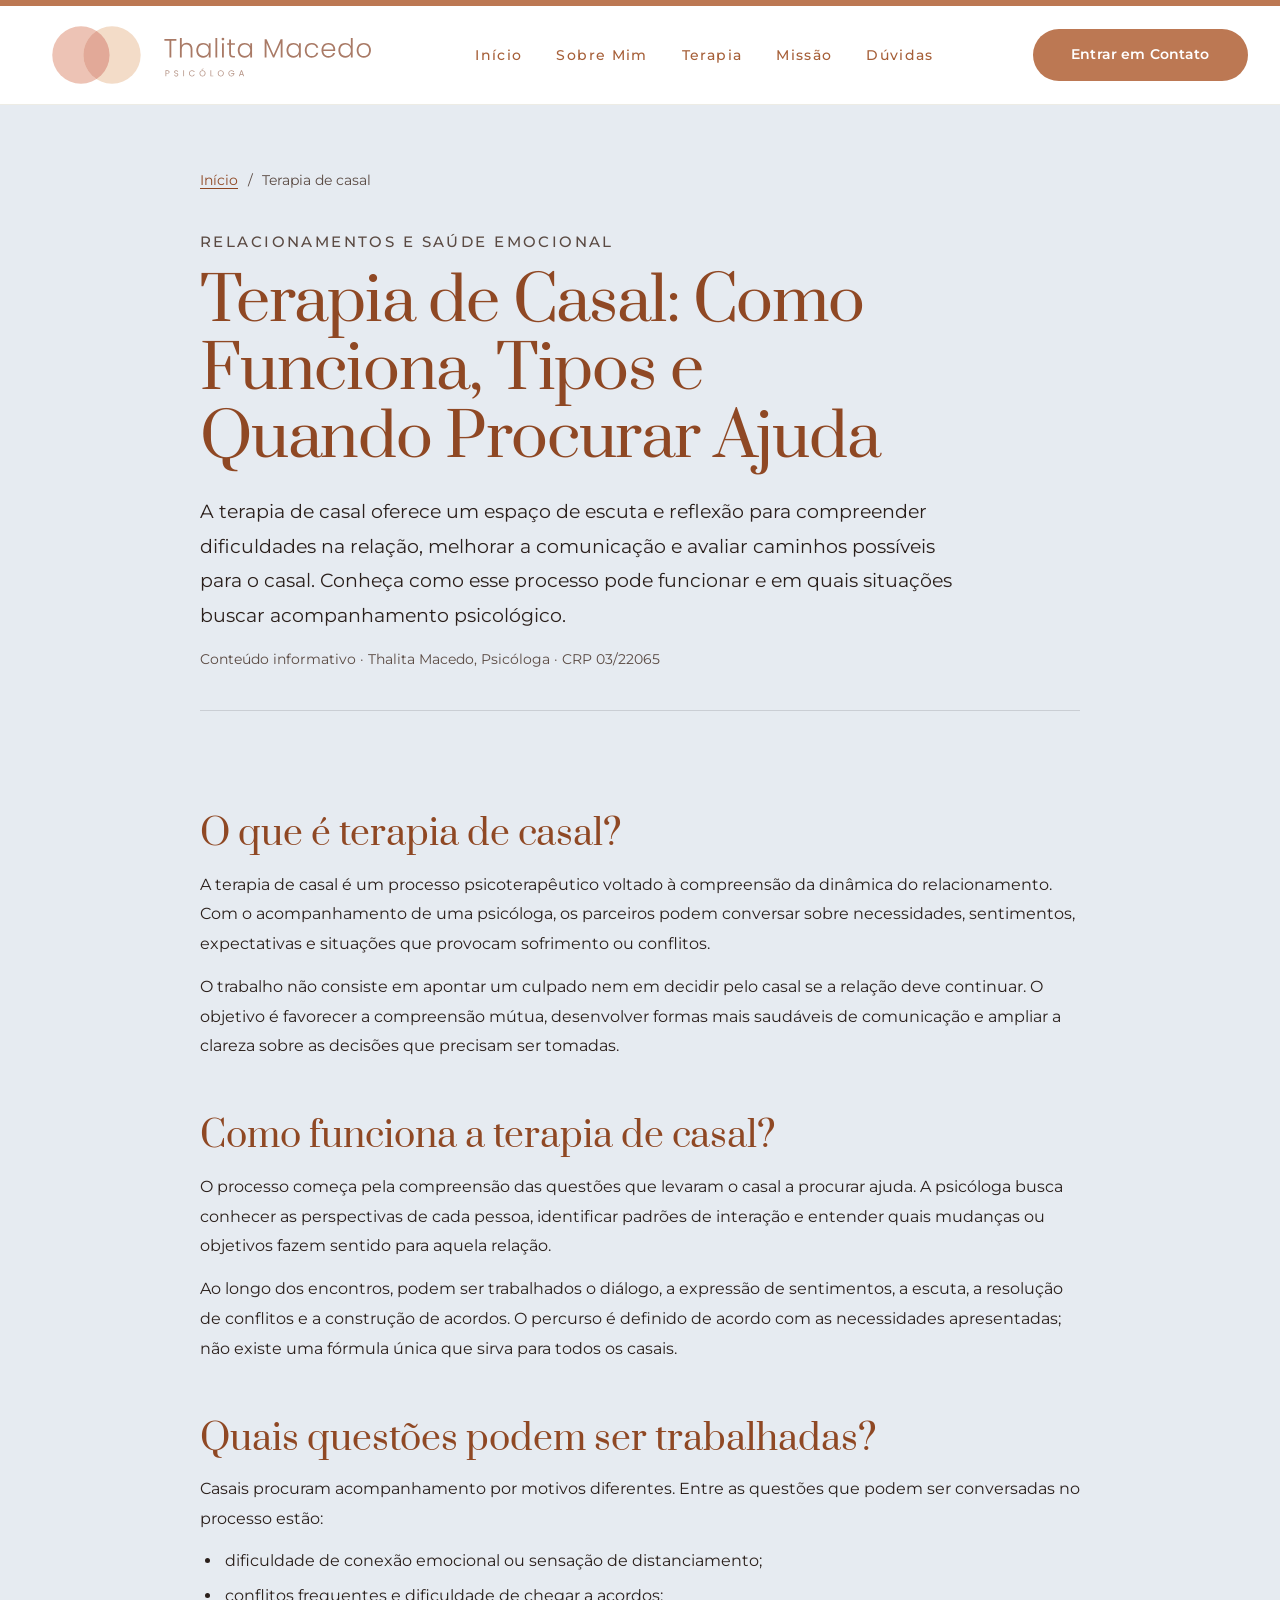
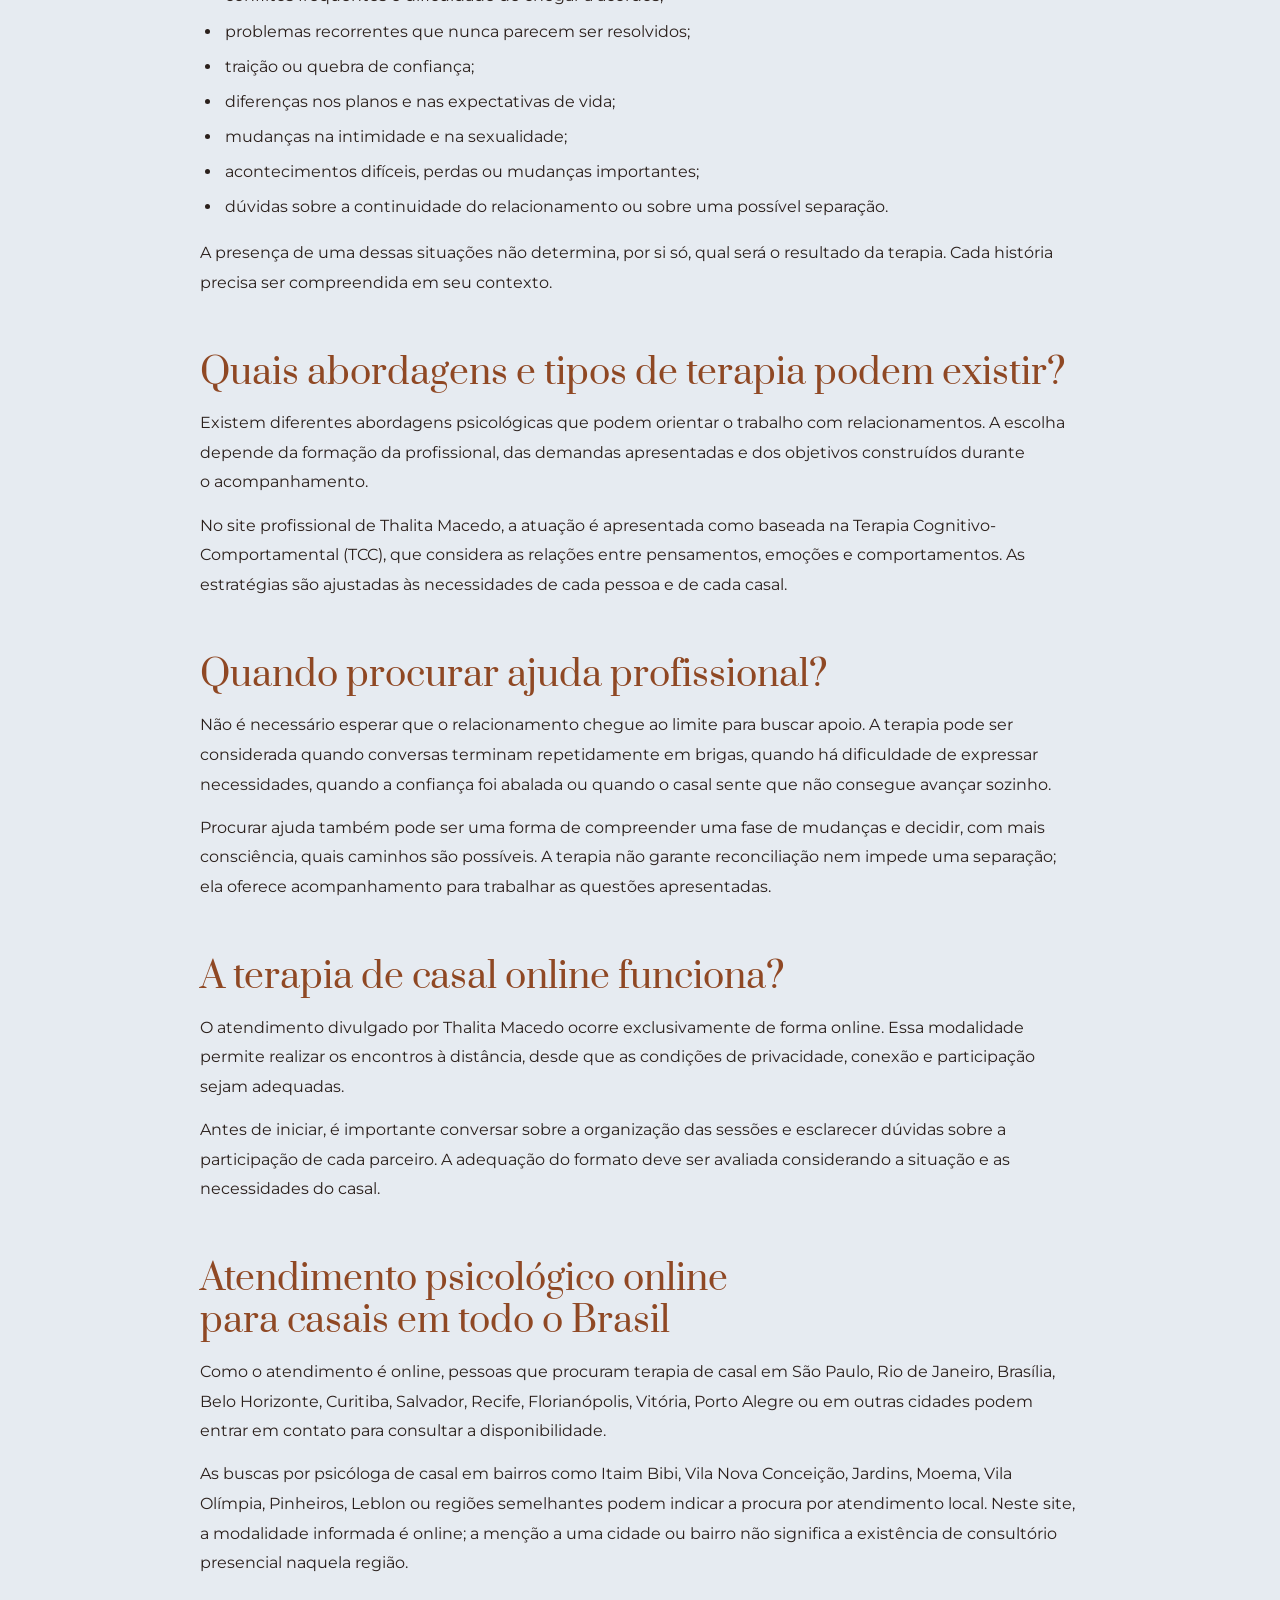
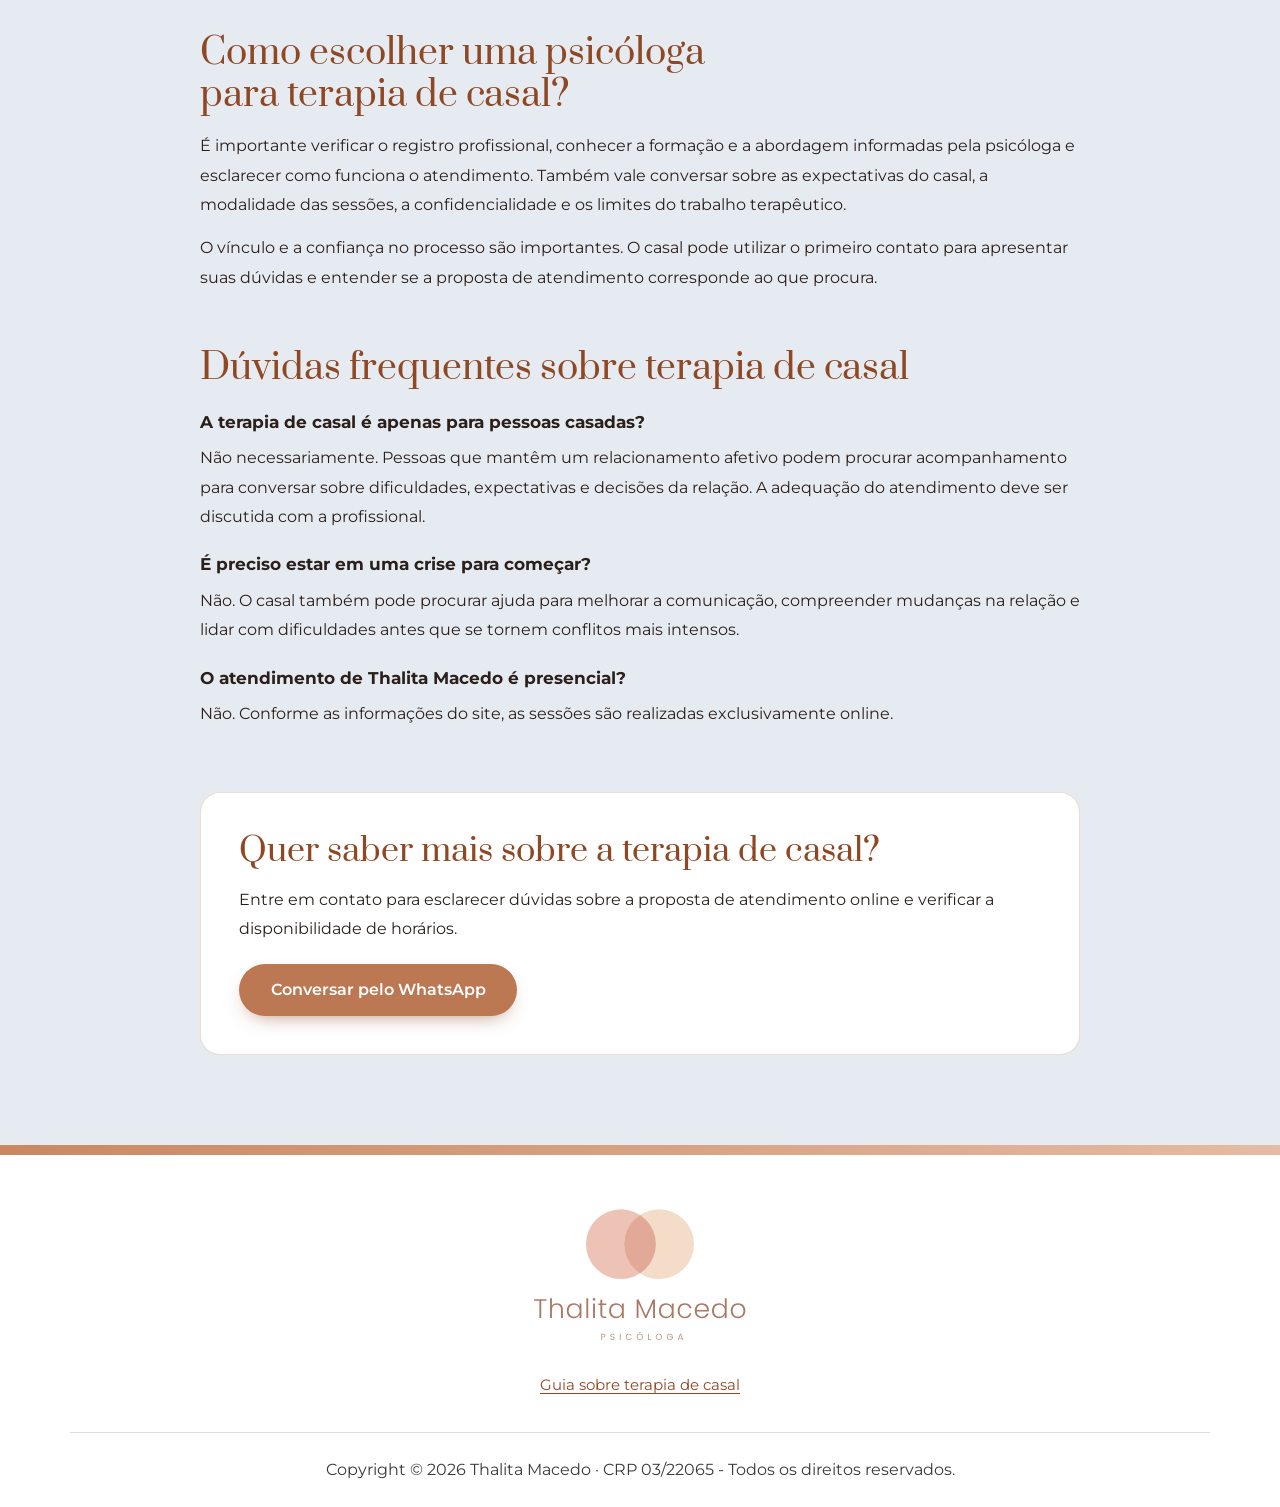
==== terapia-de-casal/index.html @ 1df2888a "Add files via upload" ====
<!DOCTYPE html>
<html lang="pt-BR">
<head>
  <meta charset="UTF-8">
  <meta name="viewport" content="width=device-width, initial-scale=1, viewport-fit=cover">
  <title>Terapia de Casal: Como Funciona e Quando Procurar | Thalita Macedo</title>
  <meta name="description" content="Entenda como funciona a terapia de casal, quais questões podem ser trabalhadas e quando procurar ajuda. Atendimento psicológico online com Thalita Macedo.">
  <meta name="theme-color" content="#BC7853">
  <link rel="canonical" href="https://thalitamacedo.com.br/terapia-de-casal/">
  <link rel="icon" href="../img/favicon.svg" type="image/svg+xml">
  <link rel="apple-touch-icon" href="../img/favicon.png">
  <meta property="og:type" content="article">
  <meta property="og:locale" content="pt_BR">
  <meta property="og:title" content="Terapia de Casal: Como Funciona, Tipos e Quando Procurar Ajuda">
  <meta property="og:description" content="Um guia para entender a terapia de casal, reconhecer desafios no relacionamento e conhecer o atendimento online.">
  <meta property="og:image" content="https://thalitamacedo.com.br/img/og.jpg">
  <meta property="og:url" content="https://thalitamacedo.com.br/terapia-de-casal/">
  <meta property="og:site_name" content="Thalita Macedo · Psicóloga">
  <link rel="preconnect" href="https://fonts.googleapis.com">
  <link rel="preconnect" href="https://fonts.gstatic.com" crossorigin>
  <link href="https://fonts.googleapis.com/css2?family=Montserrat:ital,wght@0,400;0,500;0,600;0,700;1,400&family=Prata&display=swap" rel="stylesheet">
  <link rel="stylesheet" href="../css/variables.css">
  <link rel="stylesheet" href="../css/base.css">
  <link rel="stylesheet" href="../css/components.css">
  <link rel="stylesheet" href="../css/sections.css">
  <link rel="stylesheet" href="../css/article.css">
  <script type="application/ld+json">
  {
    "@context": "https://schema.org",
    "@type": "Article",
    "headline": "Terapia de Casal: Como Funciona, Tipos e Quando Procurar Ajuda",
    "description": "Guia sobre terapia de casal, funcionamento do processo, questões relacionais e atendimento psicológico online.",
    "mainEntityOfPage": { "@type": "WebPage", "@id": "https://thalitamacedo.com.br/terapia-de-casal/" },
    "author": { "@type": "Person", "name": "Thalita Macedo", "url": "https://thalitamacedo.com.br/" },
    "datePublished": "2026-11-17",
    "dateModified": "2026-11-17",
    "inLanguage": "pt-BR"
  }
  </script>
</head>
<body>
<a class="skip-link" href="#conteudo">Pular para o conteúdo</a>
<header class="site-header" id="inicio">
  <div class="site-header__bar container">
    <a class="site-header__logo" href="/" aria-label="Thalita Macedo, psicóloga. Ir para o início">
      <img src="../img/logo-cabecalho.svg" width="799" height="156" alt="Thalita Macedo, Psicóloga CRP 03/22065">
    </a>
    <nav class="nav" id="menu" aria-label="Principal">
      <ul class="nav__list">
        <li><a href="/#inicio" data-nav>Início</a></li>
        <li><a href="/#sobre" data-nav>Sobre Mim</a></li>
        <li><a href="/#terapia" data-nav>Terapia</a></li>
        <li><a href="/#missao" data-nav>Missão</a></li>
        <li><a href="/#duvidas" data-nav>Dúvidas</a></li>
      </ul>
    </nav>
    <a class="site-header__cta" href="https://api.whatsapp.com/send?phone=5511915628953&amp;text=Ol%C3%A1%2C+Thalita.+Gostaria+de+saber+mais+sobre+a+terapia+de+casal." target="_blank" rel="noopener">Entrar em Contato</a>
    <button class="burger" type="button" aria-controls="menu" aria-expanded="false" aria-label="Abrir menu">
      <svg class="icon burger__open" viewBox="0 0 24 24" aria-hidden="true"><path d="M3 5.5h18M3 12h18M3 18.5h18" fill="none" stroke="currentColor" stroke-width="3.2" stroke-linecap="round"/></svg>
      <svg class="icon burger__close" viewBox="0 0 24 24" aria-hidden="true"><path d="M18 6 6 18M6 6l12 12" fill="none" stroke="currentColor" stroke-width="2.2" stroke-linecap="round"/></svg>
    </button>
  </div>
</header>
<main id="conteudo" class="article-main">
  <div class="container container--narrow">
    <nav class="article-breadcrumb" aria-label="Trilha de navegação">
      <a href="/">Início</a><span aria-hidden="true">/</span><span aria-current="page">Terapia de casal</span>
    </nav>
    <article class="guide-article">
      <header class="article-header">
        <p class="eyebrow">Relacionamentos e saúde emocional</p>
        <h1>Terapia de Casal: Como Funciona, Tipos e Quando Procurar Ajuda</h1>
        <p class="article-lead">A terapia de casal oferece um espaço de escuta e reflexão para compreender dificuldades na relação, melhorar a comunicação e avaliar caminhos possíveis para o casal. Conheça como esse processo pode funcionar e em quais situações buscar acompanhamento psicológico.</p>
        <p class="article-byline">Conteúdo informativo · Thalita Macedo, Psicóloga · CRP 03/22065</p>
      </header>
      <div class="article-content">
        <section aria-labelledby="o-que-e-terapia">
          <h2 id="o-que-e-terapia">O que é terapia de casal?</h2>
          <p>A terapia de casal é um processo psicoterapêutico voltado à compreensão da dinâmica do relacionamento. Com o acompanhamento de uma psicóloga, os parceiros podem conversar sobre necessidades, sentimentos, expectativas e situações que provocam sofrimento ou conflitos.</p>
          <p>O trabalho não consiste em apontar um culpado nem em decidir pelo casal se a relação deve continuar. O objetivo é favorecer a compreensão mútua, desenvolver formas mais saudáveis de comunicação e ampliar a clareza sobre as decisões que precisam ser tomadas.</p>
        </section>
        <section aria-labelledby="como-funciona">
          <h2 id="como-funciona">Como funciona a terapia de casal?</h2>
          <p>O processo começa pela compreensão das questões que levaram o casal a procurar ajuda. A psicóloga busca conhecer as perspectivas de cada pessoa, identificar padrões de interação e entender quais mudanças ou objetivos fazem sentido para aquela relação.</p>
          <p>Ao longo dos encontros, podem ser trabalhados o diálogo, a expressão de sentimentos, a escuta, a resolução de conflitos e a construção de acordos. O percurso é definido de acordo com as necessidades apresentadas; não existe uma fórmula única que sirva para todos os casais.</p>
        </section>
        <section aria-labelledby="questoes-trabalhadas">
          <h2 id="questoes-trabalhadas">Quais questões podem ser trabalhadas?</h2>
          <p>Casais procuram acompanhamento por motivos diferentes. Entre as questões que podem ser conversadas no processo estão:</p>
          <ul>
            <li>dificuldade de conexão emocional ou sensação de distanciamento;</li>
            <li>conflitos frequentes e dificuldade de chegar a acordos;</li>
            <li>problemas recorrentes que nunca parecem ser resolvidos;</li>
            <li>traição ou quebra de confiança;</li>
            <li>diferenças nos planos e nas expectativas de vida;</li>
            <li>mudanças na intimidade e na sexualidade;</li>
            <li>acontecimentos difíceis, perdas ou mudanças importantes;</li>
            <li>dúvidas sobre a continuidade do relacionamento ou sobre uma possível separação.</li>
          </ul>
          <p>A presença de uma dessas situações não determina, por si só, qual será o resultado da terapia. Cada história precisa ser compreendida em seu contexto.</p>
        </section>
        <section aria-labelledby="abordagens">
          <h2 id="abordagens">Quais abordagens e tipos de terapia podem existir?</h2>
          <p>Existem diferentes abordagens psicológicas que podem orientar o trabalho com relacionamentos. A escolha depende da formação da profissional, das demandas apresentadas e dos objetivos construídos durante o acompanhamento.</p>
          <p>No site profissional de Thalita Macedo, a atuação é apresentada como baseada na Terapia Cognitivo-Comportamental (TCC), que considera as relações entre pensamentos, emoções e comportamentos. As estratégias são ajustadas às necessidades de cada pessoa e de cada casal.</p>
        </section>
        <section aria-labelledby="quando-procurar">
          <h2 id="quando-procurar">Quando procurar ajuda profissional?</h2>
          <p>Não é necessário esperar que o relacionamento chegue ao limite para buscar apoio. A terapia pode ser considerada quando conversas terminam repetidamente em brigas, quando há dificuldade de expressar necessidades, quando a confiança foi abalada ou quando o casal sente que não consegue avançar sozinho.</p>
          <p>Procurar ajuda também pode ser uma forma de compreender uma fase de mudanças e decidir, com mais consciência, quais caminhos são possíveis. A terapia não garante reconciliação nem impede uma separação; ela oferece acompanhamento para trabalhar as questões apresentadas.</p>
        </section>
        <section aria-labelledby="terapia-online">
          <h2 id="terapia-online">A terapia de casal online funciona?</h2>
          <p>O atendimento divulgado por Thalita Macedo ocorre exclusivamente de forma online. Essa modalidade permite realizar os encontros à distância, desde que as condições de privacidade, conexão e participação sejam adequadas.</p>
          <p>Antes de iniciar, é importante conversar sobre a organização das sessões e esclarecer dúvidas sobre a participação de cada parceiro. A adequação do formato deve ser avaliada considerando a situação e as necessidades do casal.</p>
        </section>
        <section aria-labelledby="atendimento-brasil">
          <h2 id="atendimento-brasil">Atendimento psicológico online para casais em todo o Brasil</h2>
          <p>Como o atendimento é online, pessoas que procuram terapia de casal em São Paulo, Rio de Janeiro, Brasília, Belo Horizonte, Curitiba, Salvador, Recife, Florianópolis, Vitória, Porto Alegre ou em outras cidades podem entrar em contato para consultar a disponibilidade.</p>
          <p>As buscas por psicóloga de casal em bairros como Itaim Bibi, Vila Nova Conceição, Jardins, Moema, Vila Olímpia, Pinheiros, Leblon ou regiões semelhantes podem indicar a procura por atendimento local. Neste site, a modalidade informada é online; a menção a uma cidade ou bairro não significa a existência de consultório presencial naquela região.</p>
        </section>
        <section aria-labelledby="escolher-psicologa">
          <h2 id="escolher-psicologa">Como escolher uma psicóloga para terapia de casal?</h2>
          <p>É importante verificar o registro profissional, conhecer a formação e a abordagem informadas pela psicóloga e esclarecer como funciona o atendimento. Também vale conversar sobre as expectativas do casal, a modalidade das sessões, a confidencialidade e os limites do trabalho terapêutico.</p>
          <p>O vínculo e a confiança no processo são importantes. O casal pode utilizar o primeiro contato para apresentar suas dúvidas e entender se a proposta de atendimento corresponde ao que procura.</p>
        </section>
        <section aria-labelledby="duvidas-terapia-casal">
          <h2 id="duvidas-terapia-casal">Dúvidas frequentes sobre terapia de casal</h2>
          <h3>A terapia de casal é apenas para pessoas casadas?</h3>
          <p>Não necessariamente. Pessoas que mantêm um relacionamento afetivo podem procurar acompanhamento para conversar sobre dificuldades, expectativas e decisões da relação. A adequação do atendimento deve ser discutida com a profissional.</p>
          <h3>É preciso estar em uma crise para começar?</h3>
          <p>Não. O casal também pode procurar ajuda para melhorar a comunicação, compreender mudanças na relação e lidar com dificuldades antes que se tornem conflitos mais intensos.</p>
          <h3>O atendimento de Thalita Macedo é presencial?</h3>
          <p>Não. Conforme as informações do site, as sessões são realizadas exclusivamente online.</p>
        </section>
        <section class="article-cta" aria-labelledby="agendar-terapia">
          <h2 id="agendar-terapia">Quer saber mais sobre a terapia de casal?</h2>
          <p>Entre em contato para esclarecer dúvidas sobre a proposta de atendimento online e verificar a disponibilidade de horários.</p>
          <a class="btn btn--primary" href="https://api.whatsapp.com/send?phone=5511915628953&amp;text=Ol%C3%A1%2C+Thalita.+Gostaria+de+saber+mais+sobre+a+terapia+de+casal." target="_blank" rel="noopener">Conversar pelo WhatsApp</a>
        </section>
      </div>
    </article>
  </div>
</main>
<footer class="site-footer">
  <a class="site-footer__logo" href="/" aria-label="Thalita Macedo, voltar ao início">
    <img src="../img/logo-rodape.svg" width="640" height="372" loading="lazy" alt="Thalita Macedo, Psicóloga CRP 03/22065">
  </a>
  <p class="site-footer__guide"><a href="/terapia-de-casal/">Guia sobre terapia de casal</a></p>
  <p class="site-footer__copy">Copyright © <span data-year>2026</span> Thalita Macedo · CRP 03/22065 - Todos os direitos reservados.</p>
</footer>
<script src="../js/nav.js" defer></script>
<script src="../js/ui.js" defer></script>
</body>
</html>
---- css/variables.css ----
/* ==========================================================
   VARIÁVEIS DE DESIGN  ·  edite aqui cores, fontes e espaços
   ========================================================== */
:root {
  /* Cores da marca */
  --mist:        #E6EBF1;   /* fundo principal (azul-acinzentado) */
  --mist-deep:   #DCE2EC;
  --paper:       #FFFFFF;
  --peach:       #EBCDBE;   /* topo do hero */
  --clay-500:    #A85F3A;   /* fundo de seções (texto branco AA) */
  --clay-600:    #A9552F;   /* botões e títulos */
  --clay-700:    #8F4824;   /* hover / texto pequeno sobre claro */
  --clay-900:    #B46233;   /* faixa "Minhas abordagens" */
  --brand:       #BC7853;   /* cor única de botões e ícones */
  --brand-hover: #A5663F;   /* hover dos botões */
  --sand:        var(--brand);   /* detalhes e ícones */
  --ink:         #2A1F1B;   /* texto principal */
  --ink-soft:    #5A4A43;   /* texto secundário */

  /* FAQ (cores do site original) */
  --faq-open:   var(--brand);   /* barra da pergunta aberta */
  --faq-closed: #F8F9FB;   /* barras fechadas */
  --faq-q:      #19171D;   /* texto das perguntas */
  --faq-a:      #4B4C59;   /* texto da resposta */
  --heading:    #AA6133;   /* títulos de seção (Prata) */
  --faq-title:  var(--heading);
  --faq-sub:    #5D5D69;   /* "Perguntas frequentes" */

  /* Cores do logotipo (usadas só em detalhes) */
  --rose: #D4607F;
  --teal: #4FA7A3;
  --gold: #D4A832;

  /* Tipografia */
  --font-display: "Prata", "Iowan Old Style", Georgia, serif;
  --font-header:  "Montserrat", system-ui, -apple-system, "Segoe UI", Roboto, sans-serif;
  --font-body:    "Montserrat", system-ui, -apple-system, "Segoe UI", Roboto, sans-serif;

  --step--1: clamp(.875rem, .85rem + .12vw, .95rem);
  --step-0:  1rem;
  --step-1:  clamp(1.2rem, 1.1rem + .5vw, 1.45rem);
  --step-h3: clamp(1.35rem, 1.15rem + 1vw, 1.8rem);
  --step-h2: clamp(1.95rem, 1.3rem + 2.8vw, 3.35rem);
  --step-h2xl: clamp(2.8rem, 1.6rem + 5vw, 5rem);
  --step-h1: clamp(2.15rem, 1.15rem + 4.4vw, 4.2rem);

  /* Espaçamento e forma */
  --gutter:    clamp(1.1rem, 4.5vw, 2rem);
  --container: 1300px;
  --section-y: clamp(3.75rem, 8vw, 7rem);
  --radius:    1.5rem;
  --radius-lg: 1.75rem;
  --header-h:  4.5rem;     /* altura da barra (sem a faixa de 6px do topo) */

  /* Cabeçalho (cores do site original) */
  --nav:       #A65F38;    /* links do menu */
  --nav-hover: #A9552F;
  --header-btn:var(--brand);    /* botão Entrar em Contato */
  --header-btn-hover:var(--brand-hover);

  --shadow-soft: 0 10px 30px -12px rgba(70, 50, 60, .28);
  --shadow-card: 0 18px 40px -18px rgba(60, 40, 40, .35);

  --ease: cubic-bezier(.22, .8, .24, 1);
}

@media (min-width: 1025px) {
  :root { --header-h: 98px; }
}
---- css/base.css ----
/* ==========================================================
   BASE  ·  reset, tipografia, acessibilidade, botões
   ========================================================== */
*, *::before, *::after { box-sizing: border-box; }

html {
  -webkit-text-size-adjust: 100%;
  text-size-adjust: 100%;
  scroll-behavior: smooth;
  scroll-padding-top: calc(var(--header-h) + 12px);
  overflow-x: clip;
}

body {
  margin: 0;
  min-height: 100vh;
  min-height: 100dvh;
  font-family: var(--font-body);
  font-size: var(--step-0);
  line-height: 1.65;
  color: var(--ink);
  background: var(--mist);
  overflow-x: clip;
  text-rendering: optimizeLegibility;
  -webkit-font-smoothing: antialiased;
}

img, svg, video { display: block; max-width: 100%; }
img { height: auto; }
h1, h2, h3, p, ul, ol, figure, blockquote { margin: 0; }
ul, ol { padding: 0; list-style: none; }
a { color: inherit; text-decoration: none; }
button { font: inherit; color: inherit; background: none; border: 0; padding: 0; cursor: pointer; }
summary { cursor: pointer; }

h1, h2, h3 { text-wrap: balance; }
p { text-wrap: pretty; }

.icon { width: 1.25em; height: 1.25em; flex: none; stroke-width: 2.6; }

/* Acessibilidade */
.skip-link {
  position: fixed; left: 1rem; top: calc(.75rem + env(safe-area-inset-top, 0px)); z-index: 200;
  padding: .75rem 1.25rem; border-radius: 999px;
  background: var(--clay-700); color: #fff; font-weight: 600;
  transform: translateY(-250%);
  transition: transform .2s var(--ease);
}
.skip-link:focus { transform: none; }

:focus-visible { outline: 3px solid var(--clay-700); outline-offset: 3px; border-radius: 6px; }
.on-dark :focus-visible { outline-color: #fff; }

/* Layout utilitário */
.container {
  width: min(100% - 2 * var(--gutter), var(--container));
  margin-inline: auto;
}
.container--narrow { --container: 880px; }
.section { padding-block: var(--section-y); }

/* Tipografia */
.h2 {
  font-family: var(--font-display);
  font-weight: 400;
  font-size: var(--step-h2);
  line-height: 1.12;
  letter-spacing: -.01em;
  color: var(--clay-600);
}
.h2--xl { font-size: var(--step-h2xl); color: #fff; line-height: 1.02; }
.eyebrow {
  font-size: var(--step--1);
  font-weight: 500;
  letter-spacing: .16em;
  text-transform: uppercase;
  color: var(--ink-soft);
}
.eyebrow--light { color: rgba(255, 255, 255, .85); }

.section-head { text-align: center; margin-bottom: clamp(2rem, 5vw, 3.5rem); display: grid; justify-items: center; gap: .5rem; }
.section-head__sub { font-size: var(--step--1); letter-spacing: .18em; text-transform: uppercase; color: var(--ink-soft); margin-top: .35rem; }
.section-head__sub--plain { font-size: var(--step-1); letter-spacing: 0; text-transform: none; color: var(--ink-soft); }
.section-head--light .h2 { color: #fff; }

/* Botões */
.btn {
  display: inline-flex; align-items: center; justify-content: center; gap: .6rem;
  min-height: 3.25rem; padding: .75rem 1.9rem;
  border: 1.5px solid transparent; border-radius: 999px;
  font-weight: 600; font-size: 1rem; line-height: 1.2; text-align: center;
  transition: background-color .2s, color .2s, border-color .2s, transform .2s var(--ease), box-shadow .2s;
}
.btn:active { transform: translateY(1px) scale(.99); }
.btn--primary { background: var(--brand); color: #fff; box-shadow: 0 8px 20px -10px rgba(143, 72, 36, .7); }
.btn--primary:hover { background: var(--brand-hover); }
.btn--ghost { background: var(--brand); border-color: rgba(255, 255, 255, .7); color: #fff; }
.btn--ghost:hover { background: #fff; color: var(--brand-hover); }

/* Entrada do hero (única animação orquestrada) */
.reveal { animation: rise .8s var(--ease) both; animation-delay: var(--d, 0ms); }
@keyframes rise { from { opacity: 0; transform: translateY(18px); } to { opacity: 1; transform: none; } }

@media (prefers-reduced-motion: reduce) {
  html { scroll-behavior: auto; }
  *, *::before, *::after { animation-duration: .01ms !important; animation-delay: 0ms !important; transition-duration: .01ms !important; }
}
---- css/components.css ----
/* ==========================================================
   COMPONENTES  ·  cabeçalho, menu, carrossel, cartões, rodapé
   ========================================================== */

/* ---------- Cabeçalho fixo (em todos os dispositivos) ---------- */
.site-header {
  position: sticky; top: 0; z-index: 100;
  background: #fff;
  border-top: 6px solid var(--header-btn);
  border-bottom: 1px solid rgba(190, 185, 160, .28);
  padding-top: env(safe-area-inset-top, 0px);
  font-family: var(--font-header);
}
.site-header__bar {
  display: flex; align-items: center; justify-content: space-between; gap: 1rem;
  min-height: var(--header-h);
}
.site-header__logo { flex: none; }
/* Logo: no máximo a altura da barra (--header-h = 4.5rem), assim o cabeçalho não cresce */
.site-header__logo img { height: 3.4rem; width: auto; }
.site-header__cta { display: none; }

/* Botão hambúrguer */
.burger {
  display: grid; place-items: center;
  width: 1.85rem; height: 1.85rem; margin-right: -3px;
  border-radius: 6px; background: var(--header-btn); color: #fff;
  transition: background-color .2s;
}
.burger:hover { background: var(--header-btn-hover); }
.burger .icon { width: 1.2rem; height: 1.2rem; }
.burger__close, .burger[aria-expanded="true"] .burger__open { display: none; }
.burger[aria-expanded="true"] .burger__close { display: block; }

/* Menu: gaveta no mobile/tablet */
.nav {
  position: absolute; left: 0; right: 0; top: 100%;
  background: #fff;
  max-height: calc(100dvh - var(--header-h) - 6px - env(safe-area-inset-top, 0px));
  overflow-y: auto; overscroll-behavior: contain;
  padding: .25rem var(--gutter) calc(1.25rem + env(safe-area-inset-bottom, 0px));
  box-shadow: 0 24px 30px -22px rgba(42, 31, 27, .45);
  border-top: 1px solid rgba(42, 31, 27, .08);
  opacity: 0; visibility: hidden; transform: translateY(-8px);
  transition: opacity .22s var(--ease), transform .22s var(--ease), visibility 0s .22s;
}
.nav.is-open { opacity: 1; visibility: visible; transform: none; transition-delay: 0s; }
.nav__list a {
  display: flex; align-items: center; min-height: 3.4rem;
  border-bottom: 1px solid rgba(42, 31, 27, .08);
  font-size: .9375rem; font-weight: 500; letter-spacing: .09em; color: var(--nav);
}
.nav__list li:last-child a { border-bottom: 0; }
.nav__list a:hover { color: var(--nav-hover); }

/* Desktop: menu horizontal */
@media (min-width: 1025px) {
  .site-header__bar { gap: clamp(1rem, 2.4vw, 2.5rem); }
  .site-header__logo img { height: clamp(3.8rem, 5vw, 4.6rem); margin-left: clamp(0rem, 1.3vw, 1.2rem); } /* barra = 98px (6.1rem) */
  .burger { display: none; }

  .nav {
    position: static; background: none; box-shadow: none; border: 0; padding: 0;
    max-height: none; overflow: visible;
    opacity: 1; visibility: visible; transform: none; margin-inline: auto;
  }
  .nav__list { display: flex; gap: clamp(1.1rem, 2.65vw, 2.5rem); }
  .nav__list a {
    position: relative; min-height: 0; border: 0; padding-block: .45rem;
    font-size: clamp(.76rem, .4rem + .57vw, .9375rem); letter-spacing: .1em; white-space: nowrap;
  }
  .nav__list a::after {
    content: ""; position: absolute; left: 0; right: 0; bottom: 0; height: 2px;
    background: currentColor; transform: scaleX(0); transform-origin: center;
    transition: transform .25s var(--ease);
  }
  .nav__list a:hover::after { transform: scaleX(1); }

  .site-header__cta {
    flex: none; display: inline-flex; align-items: center; justify-content: center;
    height: 3.2rem; padding: 0 clamp(1.3rem, 3vw, 2.8rem);
    border-radius: 999px; background: var(--header-btn); color: #fff;
    font-size: clamp(.78rem, .5rem + .5vw, .9375rem); font-weight: 600; white-space: nowrap; letter-spacing: .01em;
    transition: background-color .2s, transform .2s var(--ease);
  }
  .site-header__cta:hover { background: var(--header-btn-hover); }
  .site-header__cta:active { transform: translateY(1px); }
}

/* ---------- Moldura em arco (marca visual do site) ---------- */
.arch {
  --r: 1.75rem;
  position: relative; overflow: hidden;
  aspect-ratio: 4 / 5;
  border-radius: 50% 50% var(--r) var(--r) / 40% 40% var(--r) var(--r);
  background: var(--mist-deep);
  box-shadow: var(--shadow-card);
}
.arch img { width: 100%; height: 100%; object-fit: cover; }

/* ---------- Cartões e listas ---------- */
.card {
  display: flex; flex-direction: column; gap: 1rem;
  height: 100%;
  padding: clamp(1.5rem, 3vw, 2.25rem);
  background: #fff; color: var(--ink);
  border-radius: var(--radius-lg);
  box-shadow: 0 12px 26px -16px rgba(60, 40, 40, .4);
}
.card__title {
  font-family: var(--font-display); font-weight: 400;
  font-size: var(--step-h3); line-height: 1.2; color: var(--ink);
}
.card__title--center { text-align: center; }
.card__cta { align-self: flex-start; margin-top: auto; }

/* Cartão com "marcador" pendurado no topo */
.card--icon { padding-top: 0; gap: 1rem; }
.card--icon > .icon-arch { align-self: center; }
.card--left > .icon-arch { align-self: flex-start; }
.icon-arch {
  display: grid; place-items: center;
  width: 4.1rem; height: 4.6rem; margin-bottom: .35rem;
  background: var(--sand); color: #fff;
  border-radius: 0 0 1.5rem 1.5rem;
}
.icon-arch .icon { width: 1.7rem; height: 1.7rem; }

.checklist li {
  display: flex; align-items: flex-start; gap: .75rem;
  padding: .6rem 0; line-height: 1.45;
  border-bottom: 1px solid rgba(42, 31, 27, .1);
}
.checklist li:last-child { border-bottom: 0; }
.checklist .icon { width: 1.05rem; height: 1.05rem; margin-top: .24em; color: var(--sand); }

/* ---------- Carrossel (rolagem nativa com snap) ---------- */
.carousel { --per: 1; --gap: 1.1rem; position: relative; min-width: 0; }
@media (min-width: 768px) {
  .carousel { --per: 2; --gap: 1.5rem; }
  .carousel[data-per="1"] { --per: 1; }
}
.carousel__viewport {
  min-width: 0; overflow-x: auto; overflow-y: hidden;
  scroll-snap-type: x mandatory; scroll-padding-inline: .5rem;
  overscroll-behavior-x: contain; scrollbar-width: none;
  padding: 1.25rem .5rem 1.75rem; margin: -1.25rem -.5rem -1.75rem;
}
.carousel__viewport::-webkit-scrollbar { display: none; }
.carousel__track { display: flex; gap: var(--gap); align-items: stretch; }
.carousel__track::after { content: ""; flex: 0 0 .5rem; margin-left: calc(-1 * var(--gap)); }   /* folga final: o último cartão para alinhado ao primeiro */
.carousel__slide {
  flex: 0 0 calc((100% - (var(--per) - 1) * var(--gap)) / var(--per));
  min-width: 0; scroll-snap-align: start; scroll-snap-stop: always;
}

.carousel__controls {
  display: flex; align-items: center; justify-content: center; gap: 1rem;
  margin-top: 1.5rem;
}
.carousel[data-static] .carousel__controls { display: none; }
.carousel__btn {
  display: grid; place-items: center; width: 2.9rem; height: 2.9rem; border-radius: 50%;
  background: #fff; color: var(--brand);
  box-shadow: 0 6px 16px -8px rgba(42, 31, 27, .55);
  transition: opacity .2s, transform .2s var(--ease), background-color .2s;
}
.carousel__btn:hover:not(:disabled) { transform: scale(1.06); background: #fff7f2; }
.carousel__btn:disabled { opacity: .4; cursor: default; box-shadow: none; }
.carousel__btn .icon { width: 1.2rem; height: 1.2rem; }
.carousel__dots { display: flex; gap: .65rem; align-items: center; }
.carousel__dot {
  position: relative; width: .65rem; height: .65rem; border-radius: 50%;
  background: rgba(42, 31, 27, .25);
  transition: background-color .2s, transform .2s var(--ease);
}
/* Área de toque ampliada só na vertical e sem invadir o ponto vizinho (na horizontal, no máximo metade do espaço entre os pontos) */
.carousel__dot::after { content: ""; position: absolute; inset: -.7rem -.3rem; }
.carousel__dot[aria-current="true"] { background: var(--ink); transform: scale(1.25); }
.on-dark .carousel__dot { background: rgba(255, 255, 255, .45); }
.on-dark .carousel__dot[aria-current="true"] { background: #fff; }

/* ---------- FAQ ---------- */
.faq__list { display: grid; gap: 19px; }
.faq__item { background: transparent; }
.faq__item summary {
  display: flex; align-items: center; justify-content: space-between; gap: 1rem;
  min-height: 62px; padding: .9rem 1.65rem .9rem 1.25rem;
  background: var(--faq-closed); color: var(--faq-q);
  border-radius: 16px;
  font-weight: 600; font-size: 1.0625rem; line-height: 1.35; list-style: none;
  transition: background-color .2s, color .2s;
}
.faq__item summary::-webkit-details-marker { display: none; }
.faq__item summary:hover { background: #fff; }
.faq__item summary .icon { width: .9rem; height: .9rem; transition: transform .25s var(--ease); }
/* Só a barra da pergunta fica colorida; a resposta aparece em texto escuro, fora dela */
.faq__item[open] summary { background: var(--faq-open); color: #fff; }
.faq__item[open] summary .icon { transform: rotate(180deg); }
.faq__answer {
  padding: 1.4rem 1.45rem 2.4rem;
  font-size: .97rem; line-height: 1.6; letter-spacing: .01em; color: var(--faq-a);
}
.faq__item[open] .faq__answer { animation: fade-in .35s var(--ease); }
@keyframes fade-in { from { opacity: 0; transform: translateY(-6px); } to { opacity: 1; transform: none; } }

/* ---------- Botões flutuantes ---------- */
.fab {
  position: fixed; z-index: 90;
  display: grid; place-items: center; border-radius: 50%; color: #fff;
  transition: transform .2s var(--ease), opacity .25s;
}
.fab:hover { transform: translateY(-3px); }
.fab--wa {
  width: 61px; height: 61px; background: #4DE06E;
  right: calc(19px + env(safe-area-inset-right, 0px)); bottom: calc(14px + env(safe-area-inset-bottom, 0px));
  box-shadow: 0 6px 16px -8px rgba(0, 0, 0, .35);
}
.fab--wa .icon { width: 2.1rem; height: 2.1rem; }
/* Botão inteiro balança e cresce a cada 3s (mesmo efeito do site de referência) */
.fab--wa { animation: 3000ms ease 0ms infinite normal none running zap-animation; }
.fab--wa:hover { animation-play-state: paused; }
@keyframes zap-animation {
  0%        { transform: none; }
  10%       { transform: rotateZ(-20deg) scale(1.2); }
  13%       { transform: rotateZ(25deg) scale(1.2); }
  15%       { transform: rotateZ(-15deg) scale(1.2); }
  17%       { transform: rotateZ(15deg) scale(1.2); }
  20%       { transform: rotateZ(-12deg) scale(1.2); }
  22%       { transform: rotateZ(0) scale(1.2); }
  100%, 24% { transform: rotateZ(0) scale(1); }
}
@media (prefers-reduced-motion: reduce) { .fab--wa { animation: none; } }
.fab--up {
  width: 50px; height: 50px; background: #949494;
  right: calc(24.5px + env(safe-area-inset-right, 0px)); bottom: calc(88px + env(safe-area-inset-bottom, 0px));
}
.fab--up .icon { width: 1.2rem; height: 1.2rem; }
.fab--up[hidden] { display: none; }
@media (max-width: 599px) {
  .site-header__logo { margin-left: 1.5rem; }
  .fab--wa { width: 66px; height: 66px; right: calc(15px + env(safe-area-inset-right, 0px)); }
  .fab--wa .icon { width: 2.3rem; height: 2.3rem; }
  .fab--up { width: 50px; height: 50px; right: calc(23px + env(safe-area-inset-right, 0px)); bottom: calc(94px + env(safe-area-inset-bottom, 0px)); }
}

/* ---------- Rodapé ---------- */
.site-footer {
  background: #fff; text-align: center;
  border-top: 10px solid; border-image: linear-gradient(90deg, #C98862, #E5BBA3) 1;
  padding: 3.2rem 0 0;
}
.site-footer__logo { display: block; width: fit-content; margin-inline: auto; }
.site-footer__logo img { width: clamp(200px, 52vw, 260px); height: auto; margin-inline: auto; }
.site-footer__guide { margin: 1rem auto 0; padding-inline: 1rem; color: var(--clay-700); font-size: .9375rem; }
.site-footer__guide a { text-decoration: underline; text-underline-offset: .2em; }
.site-footer__guide a:hover { color: var(--clay-600); }
.site-footer__copy {
  width: min(100% - 2 * var(--gutter), 1140px); margin: 2.15rem auto 0;
  padding: 1.55rem 0 calc(1.55rem + env(safe-area-inset-bottom, 0px));
  border-top: 1px solid #DEDEDE;
  font-size: 1rem; line-height: 1.5; color: #3A393D;
}

/* Cartões lado a lado com a mesma altura (Terapia e Missão) */
.psico .carousel__slide.card, .direct .carousel__slide.card { height: auto; }
---- css/sections.css ----
/* ==========================================================
   SEÇÕES  ·  uma por bloco, na ordem da página
   ========================================================== */
.on-dark { color: #fff; }

/* ---------- HERO ---------- */
.hero {
  position: relative; isolation: isolate; overflow: clip;
  background: linear-gradient(180deg, #E5BBA5 0, var(--mist) 20%) var(--mist);
  padding: clamp(1.5rem, 2vw, 2.4rem) 0 clamp(3rem, 5.5vw, 6.6rem);
}

/* Marca d'água "PSICOLOGIA" em duas linhas, cortada nas laterais */
.hero__watermark {
  position: absolute; z-index: -1; top: .12em; left: 50%; transform: translateX(-50%);
  font-family: var(--font-body); font-weight: 600; text-transform: uppercase;
  font-size: clamp(9rem, 19.65vw, 24rem); line-height: .976; white-space: nowrap;
  color: rgba(160, 168, 180, .12);
  pointer-events: none; user-select: none;
}
.hero__watermark span { display: block; }

.hero__grid { display: grid; grid-template-columns: minmax(0, 1fr); gap: clamp(2rem, 5vw, 3rem); align-items: center; }
.hero__text { min-width: 0; }

/* Pílula "+ DE 6 ANOS" */
.hero__years {
  width: min(100%, 27.1rem); min-height: 3.3rem; display: flex; align-items: center;
  padding: .3rem 1rem .3rem 1.5rem; margin-bottom: 1.2rem;
  border-left: 10px solid #C78763; border-radius: 20px 14px 14px 20px;
  background: rgba(160, 170, 185, .13);
  box-shadow: 0 0 14px rgba(160, 170, 185, .18);
  -webkit-backdrop-filter: blur(6px); backdrop-filter: blur(6px);
  font-size: clamp(1.05rem, .8rem + 1vw, 1.625rem); font-weight: 400; line-height: 1.2;
  letter-spacing: .3em; text-transform: uppercase; color: #000;
}

.hero__title {
  font-family: var(--font-display); font-weight: 700;
  font-size: clamp(2.05rem, 1.4rem + 1.7vw, 2.65rem); line-height: .92; letter-spacing: -.035em;
  color: #8E5C42; margin-bottom: .55rem;
}
.hero__lead { max-width: 40.5rem; font-size: 1rem; line-height: 1.5; color: #111; margin-bottom: .875rem; }
.hero__lead strong { font-weight: 700; color: #000; }

/* Barra com redes e botões */
.hero__bar {
  display: flex; flex-wrap: wrap; align-items: center; justify-content: space-between; gap: 1rem 1.25rem;
  width: min(100%, 45.2rem); margin-top: 2.3rem; padding: 1rem 2rem 1rem 1.9rem;
  border-left: 10px solid #C78763; border-radius: 22px 14px 14px 22px;
  background: rgba(160, 170, 185, .18);
  box-shadow: 0 0 14px rgba(160, 170, 185, .15);
}
.hero__social { display: flex; gap: 5px; }
.hero__social a {
  display: grid; place-items: center; width: 40px; height: 40px; border-radius: 50%;
  background: var(--header-btn); color: #fff; transition: background-color .2s, transform .2s var(--ease);
}
.hero__social a:hover { background: var(--header-btn-hover); transform: translateY(-2px); }
.hero__social .icon { width: 20px; height: 20px; }
.hero__btns { display: flex; flex-wrap: wrap; gap: 20px; }
.hero-btn {
  display: inline-flex; align-items: center; justify-content: center;
  width: 13.75rem; height: 3.25rem; border-radius: 999px;
  font-size: .9375rem; font-weight: 600; line-height: 1; text-align: center;
  transition: background-color .2s, border-color .2s, transform .2s var(--ease);
}
.hero-btn:active { transform: translateY(1px); }
.hero-btn--primary { background: var(--header-btn); color: #fff; text-shadow: 0 1px 3px rgba(0, 0, 0, .28); }
.hero-btn--primary:hover { background: var(--header-btn-hover); }
.hero-btn--light { background: #EEF1F6; border: 1px solid #D5DAE2; color: #111; }
.hero-btn--light:hover { background: #fff; border-color: #bfc6d1; }

/* Foto com cantos arredondados e legenda sobre degradê */
.hero__photo {
  position: relative; overflow: hidden; width: min(100%, 32rem); margin-inline: auto;
  aspect-ratio: 512 / 637; border-radius: 20px;
  box-shadow: 0 6px 18px rgba(40, 50, 70, .14);
  background: var(--mist-deep);
}
.hero__photo img { width: 100%; height: 100%; object-fit: cover; object-position: 50% 50%; }
.hero__caption {
  position: absolute; inset: auto 0 1.1rem 0; z-index: 1;
  display: grid; gap: .55rem; justify-items: center; text-align: center;
  font-size: clamp(.7rem, .6rem + .35vw, .875rem); line-height: 1.2; letter-spacing: .38em; text-transform: uppercase; color: #333;
}
.hero__caption strong { font-weight: 700; letter-spacing: .42em; color: #000; }

.br-wide { display: none; }
.br-m { display: none; }

@media (min-width: 900px) {
  .br-wide { display: inline; }
  .hero__grid {
    grid-template-columns: minmax(0, 1fr) clamp(21rem, 34vw, 32rem);
    gap: clamp(1.5rem, 3vw, 3rem); align-items: center;
    padding-right: 12px; /* a foto fica 12px para dentro da margem, como no original */
  }
  .hero__text { padding-bottom: 0; } /* texto centralizado na vertical em relação à foto */
  .hero__photo { margin: 0; width: 100%; }
}

/* ---------- HERO: tablet e celular (empilhado, centralizado, foto primeiro) ---------- */
@media (max-width: 899px) {
  .hero { padding: 1.3rem 0 3.5rem; }
  .hero__watermark { font-size: 23rem; }            /* letras enormes, só parte aparece */
  .hero__grid { gap: 3.6rem; padding-inline: 0; }
  .hero__photo { order: -1; width: min(100% - 18px, 34rem); aspect-ratio: 309 / 349; margin-inline: auto; }
  .hero__photo img { object-position: 50% 38%; }
  .hero__photo::after {
    content: ""; position: absolute; inset: auto 0 0 0; height: 30%;
    background: linear-gradient(to top, rgba(250, 246, 242, .96) 10%, rgba(250, 246, 242, 0));
  }
  .hero__caption { bottom: 1rem; gap: .5rem; font-size: .9375rem; letter-spacing: .12em; color: #222; }
  .hero__caption strong { letter-spacing: .2em; }

  .hero__text { text-align: center; padding-bottom: 0; }
  .hero__years { margin: 0 auto 1.3rem; width: min(100%, 20rem); justify-content: center; padding: .3rem .8rem .3rem 1rem; font-size: 1.25rem; letter-spacing: .32em; }
  .hero__title { font-size: clamp(1.55rem, 1rem + 2.8vw, 2.65rem); line-height: 1; margin-bottom: .55rem; }
  .hero__lead { margin-inline: auto; max-width: 36rem; }

  .hero__bar {
    position: relative; flex-direction: column; align-items: stretch; flex-wrap: nowrap;
    width: min(100% - 10px, 40rem); margin: 2.8rem auto 0;
    padding: 33px 20px 17px 26px; border-left-width: 8px;
  }
  .hero__social { position: absolute; top: -15px; left: 50%; transform: translateX(-50%); gap: 4px; }
  .hero__social a { width: 36px; height: 36px; }
  .hero__social .icon { width: 18px; height: 18px; }
  .hero__btns { flex-wrap: nowrap; gap: 9px; justify-content: center; width: 100%; }
  .hero-btn { flex: 1 1 0; width: auto; height: 46px; }
}
@media (max-width: 599px) {
  .hero__years { width: min(100%, 14.7rem); min-height: 43px; font-size: .875rem; letter-spacing: .35em; padding: .2rem .5rem .2rem 1rem; }
  .hero__title { font-size: min(1.625rem, 7.2vw); white-space: nowrap; }
  .br-m { display: inline; }
  .hero__lead { font-size: .875rem; max-width: none; }
  .hero__btns { flex-direction: column; }
  .hero-btn { width: 100%; flex: none; }
}

/* ---------- SOBRE MIM ---------- */
.about { padding-top: var(--section-y); }
.about__head-wrap { padding-bottom: 0; }

/* Em telas grandes o cartão atravessa a divisa com a seção terracota */
.about-wrap { --overlap: 0px; padding-bottom: var(--section-y); }
.about-card {
  display: grid; grid-template-columns: minmax(0, 1fr); overflow: hidden;
  background: #FAFBFD; border-radius: var(--radius-lg);
  box-shadow: var(--shadow-card);
}
.about-card__text { min-width: 0; display: grid; gap: 1.1rem; align-content: start; justify-items: start; padding: clamp(1.75rem, 5vw, 3rem); }
.about-card__label { font-weight: 700; font-size: clamp(1.5rem, 1.2rem + 1.2vw, 1.9rem); line-height: 1.2; color: var(--clay-600); margin-bottom: .1rem; }
.about-card__text .btn { margin-top: .6rem; }
.about-card__photo { min-height: 26rem; overflow: hidden; }
.about-card__photo img { width: 100%; height: 100%; object-fit: cover; object-position: 50% 15%; }
.about-card__cred {
  padding: clamp(1.75rem, 5vw, 3rem);
  background: linear-gradient(160deg, var(--clay-500), #93502E);
}
.about-card__cred-title { font-weight: 700; font-size: clamp(1.5rem, 1.2rem + 1.2vw, 1.9rem); line-height: 1.2; margin-bottom: .9rem; }
.credentials__list li {
  display: flex; gap: .75rem; align-items: flex-start;
  padding: .75rem 0; line-height: 1.45; border-bottom: 1px solid rgba(255, 255, 255, .22);
}
.credentials__list li:last-child { border-bottom: 0; }
.credentials__list .icon { width: 1.05rem; height: 1.05rem; margin-top: .24em; color: #F8DCCB; }

/* Tablet: texto e foto lado a lado, formação embaixo */
@media (min-width: 700px) {
  .about-card { grid-template-columns: 1fr 1fr; grid-template-areas: "text photo" "cred cred"; }
  .about-card__text { grid-area: text; }
  .about-card__photo { grid-area: photo; min-height: 30rem; }
  .about-card__cred { grid-area: cred; }
  .credentials__list { display: grid; grid-template-columns: 1fr 1fr; gap: 0 2.5rem; }
}

/* Desktop: três colunas, como no site original */
@media (min-width: 1025px) {
  .about-wrap { --overlap: 5rem; padding-bottom: 0; }
  .about-card {
    grid-template-columns: 1.14fr 1fr 1.14fr; grid-template-areas: "text photo cred";
    min-height: 34rem; border-radius: var(--radius-lg) var(--radius-lg) var(--radius-lg) var(--radius-lg);
    margin-bottom: calc(-1 * var(--overlap));
    position: relative; z-index: 2;
  }
  .about-card__photo { min-height: 0; }
  .credentials__list { display: block; }
  .about-card__text { padding: 3.25rem 2.5rem 3rem 2.75rem; }
  .about-card__cred { padding: 3.25rem 2.5rem 3rem 2.5rem; border-radius: 0 var(--radius-lg) var(--radius-lg) 0; }
}

/* ---------- SOBRE MIM: celular (como no original) ---------- */
@media (max-width: 699px) {
  .about { padding-top: clamp(2.5rem, 8vw, 3.5rem); }
  .about .container { width: min(100% - 30px, var(--container)); }
  .about .section-head { gap: .15rem; margin-bottom: 1.8rem; }
  .about .eyebrow { font-size: .75rem; font-weight: 400; letter-spacing: .12em; color: #272D2F; }
  .about .h2 { font-size: min(1.55rem, 6.9vw); font-weight: 700; letter-spacing: -.01em; color: var(--heading); }

  .about-card { border-radius: 22px; }
  .about-card__text { justify-items: center; gap: .8rem; padding: 2rem 19px 2.3rem; }
  .about-card__label { font-size: 1.25rem; color: var(--header-btn); text-align: center; margin: 0 0 .35rem; }
  .about-card__text p { font-size: .875rem; line-height: 1.45; color: #313234; text-align: left; width: 100%; }
  .about-card__text .btn {
    min-height: 47px; padding: 0 .65rem; min-width: 10rem; margin-top: .75rem;
    background: var(--header-btn); font-size: .9375rem; box-shadow: none;
    text-shadow: 0 1px 3px rgba(0, 0, 0, .28);
  }
  .about-card__text .btn:hover { background: var(--header-btn-hover); }
}

/* ---------- PSICOTERAPIA ---------- */
.psico { background: linear-gradient(180deg, var(--clay-500), #935130); }
.psico__grid { display: grid; grid-template-columns: minmax(0, 1fr); gap: 2.75rem; align-items: start; padding-bottom: clamp(2.75rem, 6vw, 4rem); }
@media (min-width: 1025px) { .psico__grid { padding-top: calc(var(--section-y) + 5rem); } }
.psico__intro { display: grid; gap: 1.1rem; max-width: 34rem; }
.psico__intro .h2 { margin-bottom: .5rem; }
.psico__intro p { color: rgba(255, 255, 255, .94); }
.psico .carousel { min-width: 0; }
@media (min-width: 1025px) {
  .psico__grid { grid-template-columns: minmax(0, 5fr) minmax(0, 7fr); gap: clamp(2.5rem, 5vw, 4.5rem); }
  .psico__intro { position: sticky; top: calc(var(--header-h) + 2rem); }
}

/* Título "Sobre a Psicoterapia": centralizado no tablet e no celular */
@media (max-width: 1024px) {
  .psico__intro { margin-inline: auto; }
  .psico__intro .eyebrow { text-align: center; font-size: .875rem; font-weight: 400; letter-spacing: .35em; padding-left: .35em; color: #fff; margin-bottom: -.3rem; }
  .psico__intro .h2 { text-align: center; font-size: clamp(2.2rem, 11vw, 4rem); font-weight: 700; letter-spacing: -.01em; line-height: 1.05; margin-bottom: .5rem; }
}

/* A faixa atravessa a divisa entre a seção terracota e o fundo claro */
.approach-wrap { background: linear-gradient(to bottom, transparent 50%, var(--mist) 50%); }
.approach {
  display: grid; gap: 1.5rem; align-items: center;
  max-width: 68rem; margin-inline: auto;
  padding: clamp(1.6rem, 4vw, 2.9rem);
  background: var(--clay-900); border-radius: var(--radius-lg);
  box-shadow: 0 26px 44px -22px rgba(60, 25, 10, .65);
}
.approach__title { font-weight: 700; font-size: clamp(1.5rem, 1.2rem + 1.4vw, 2.1rem); line-height: 1.2; margin-bottom: .7rem; }
.approach p { font-weight: 500; line-height: 1.6; max-width: 46rem; }
@media (min-width: 768px) {
  .approach { grid-template-columns: minmax(0, 1fr) auto; gap: 2.5rem; }
}
/* Celular: título e botão centralizados, texto à esquerda (como no print) */
@media (max-width: 767px) {
  .approach-wrap .container { width: min(100% - 28px, var(--container)); }
  .approach { padding: 27px 21px 26px; gap: 1.6rem; }
  .approach__title { text-align: center; font-size: 1.5rem; margin-bottom: 1.2rem; }
  .approach p { font-size: .875rem; font-weight: 500; line-height: 1.4; }
  .approach .btn {
    justify-self: center; width: auto; min-width: 10rem; min-height: 46px; padding: 0 1rem;
    background: var(--brand); border-color: rgba(255, 255, 255, .7);
  }
}

/* Celular: títulos dos cartões "Terapia de Casal" e "Terapia Individual" centralizados */
@media (max-width: 767px) {
  .psico .card--list .card__title { text-align: center; }
}

/* ---------- ATENDIMENTO DIRECIONADO ---------- */
.carousel--wide { max-width: 70rem; margin-inline: auto; }
.direct .card--icon p { line-height: 1.6; }
.direct .checklist { margin-top: auto; }

/* Botão "Siga-me" centralizado: celular (até 767 px) e desktop (a partir de 1025 px) */
@media (max-width: 767px), (min-width: 1025px) {
  .direct .card__cta { align-self: center; }
}

/* ---------- COMO FUNCIONAM AS SESSÕES ---------- */
.sessions { background: linear-gradient(180deg, var(--clay-500), #935130); }
.sessions__grid { display: grid; grid-template-columns: minmax(0, 1fr); gap: 3rem; align-items: center; }
.sessions__photo { width: min(100%, 26rem); margin-inline: auto; }
@media (min-width: 1025px) {
  .sessions__grid { grid-template-columns: minmax(0, 1.31fr) minmax(0, 1fr); gap: 3rem; }
  .sessions__photo { width: 100%; margin: 0; max-width: none; justify-self: end; }
  .sessions__photo.arch { border-radius: 20px; aspect-ratio: 492 / 560; box-shadow: 0 8px 22px -10px rgba(40, 20, 10, .5); }
  .sessions__photo.arch img { object-position: 50% 50%; }
}

/* ---------- SESSÕES: tablet e celular (como nos prints) ---------- */
@media (max-width: 1024px) {
  .sessions {
    background: linear-gradient(180deg, #A85F3A, #B07C62);
    border-top: 16px solid; border-image: linear-gradient(90deg, #C98965, #E3B9A3) 1;
  }
  .sessions__photo { order: -1; }
  .sessions__photo.arch { border-radius: 20px; aspect-ratio: 492 / 560; width: min(100%, 34rem); box-shadow: 0 8px 22px -10px rgba(40, 20, 10, .5); }
  .sessions__photo.arch img { object-position: 50% 50%; }
}
@media (max-width: 767px) {
  .sessions { padding: 3rem 0 .15rem; }
  .sessions .container { width: min(100% - 28px, var(--container)); }
  .sessions .section-head { gap: .35rem; margin-bottom: 2rem; }
  .sessions .eyebrow { font-size: .66rem; letter-spacing: .3em; padding-left: .3em; color: #fff; }
  .sessions .h2 { font-size: min(1.625rem, 7.2vw); font-weight: 700; line-height: .9; letter-spacing: -.035em; text-wrap: wrap; }
  .sessions__grid { gap: 3.4rem; }
  .sessions__photo.arch { width: 100%; }

  /* carrossel: aba em arco sobre o cartão, setas nas bordas, pontinhos embaixo */
  .sessions .carousel__viewport { padding-top: 2.25rem; margin-top: -2.25rem; }
  .sessions .carousel__slide { min-height: 312px; }
  .sessions .card--icon {
    position: relative; align-items: stretch; gap: 0; height: 100%;
    padding: 49px 21.6px 24px; border-radius: 20px;
  }
  .sessions .card--icon > .icon-arch {
    position: absolute; top: -21.6px; left: 50%; transform: translateX(-50%);
    width: 54px; height: 54px; margin: 0; align-self: auto;
    border-radius: 27px 27px 7px 7px; background: var(--brand);
  }
  .sessions .icon-arch .icon { width: 25px; height: 25px; }
  .sessions .card__title { text-align: center; font-size: 1.45rem; font-weight: 700; line-height: 1.2; margin-bottom: .55rem; }
  .sessions .checklist li { gap: .3rem; padding: .41rem 0; font-size: .77rem; line-height: 1.5; color: #222; border-bottom-color: #EBEBEB; }
  .sessions .checklist .icon { width: 1.25rem; height: 1.25rem; margin: .12rem 0 0 -3px; color: var(--brand); stroke-width: 3.6; }
  .sessions .card--icon p { font-size: .75rem; line-height: 1.5; text-align: justify; margin-inline: 12.9px; color: #222; }
  .sessions .card--icon p + p { margin-top: .75rem; }

  .sessions .carousel__btn[data-prev], .sessions .carousel__btn[data-next] {
    position: absolute; top: 128px; width: 27px; height: 27px; z-index: 5;
    background: #fff; color: var(--brand); box-shadow: none;
  }
  .sessions .carousel__btn[data-prev] { left: -14px; }
  .sessions .carousel__btn[data-next] { right: -14px; }
  .sessions .carousel__btn:disabled { opacity: 1; background: rgba(255, 255, 255, .35); color: rgba(188, 120, 83, .5); }
  .sessions .carousel__btn .icon { width: .85rem; height: .85rem; stroke-width: 3; }
  .sessions .carousel__controls { margin-top: 7.5px; }
  .sessions .carousel__dots { gap: 10px; }
  .sessions .carousel__dot { width: 8px; height: 8px; background: rgba(255, 255, 255, .3); }
  .sessions .carousel__dot[aria-current="true"] { background: #fff; transform: none; }
}

/* ---------- FAQ ---------- */
.faq .container--narrow { --container: 860px; }
.faq .section-head { gap: .1rem; margin-bottom: clamp(1.25rem, 3vw, 1.25rem); }
.faq .h2 { color: var(--faq-title); font-weight: 700; font-size: clamp(2rem, 1.4rem + 2.4vw, 3rem); }
.faq .section-head__sub { font-size: clamp(1.1rem, 1rem + .4vw, 1.3rem); font-weight: 500; letter-spacing: 0; text-transform: none; color: var(--faq-sub); margin-top: 0; }

/* ---------- DEPOIMENTOS ---------- */
.testi .section-head { gap: 0; }
.testi .eyebrow { font-size: .75rem; font-weight: 400; letter-spacing: .27em; color: #262A30; margin-bottom: .55rem; }
.testi .h2 { font-weight: 700; font-size: clamp(2rem, 1.4rem + 2.6vw, 3.1rem); letter-spacing: -.02em; color: var(--heading); }
.testi .section-head__sub { font-size: 1.0625rem; font-weight: 400; letter-spacing: 0; text-transform: none; color: #191D23; margin-top: 1.15rem; }
.rating { display: grid; justify-items: center; gap: .6rem; margin-top: 1.25rem; }
.rating__stars { display: flex; gap: .2rem; color: var(--brand); }
.rating__stars .icon { width: 1.4rem; height: 1.4rem; }
.rating__text { font-size: .75rem; font-weight: 700; color: #1F1915; }

.testi__grid { display: grid; grid-template-columns: minmax(0, 1fr); max-width: var(--container); margin-inline: auto; }
.testi__photo {
  position: relative; z-index: 2;
  aspect-ratio: 4 / 3.2; overflow: hidden;
  border-radius: 20px; box-shadow: var(--shadow-card);
}
.testi__photo img { width: 100%; height: 100%; object-fit: cover; object-position: 50% 28%; }
.testi__card {
  position: relative; z-index: 1; min-width: 0;
  margin: -2.25rem 1rem 0;
  padding: 3.9rem clamp(1.25rem, 5vw, 2rem) 1.6rem;
  background: #fff; border-radius: 25px;
  box-shadow: 0 8px 24px -10px rgba(60, 60, 90, .35);
  display: flex; flex-direction: column; gap: .9rem;
}
.testi__quote { width: 1.8rem; height: 1.55rem; color: var(--brand); margin-left: .15rem; }
.testi__slide { display: flex; flex-direction: column; gap: 1.5rem; }
.testi__slide blockquote p { font-family: var(--font-body); font-style: italic; font-weight: 400; font-size: 1rem; line-height: 1.5; color: #232323; }
.testi__slide figcaption { font-weight: 600; font-size: 1.125rem; line-height: 1.3; color: #191919; }
.carousel--testi .carousel__controls { margin-top: 1.25rem; }
.carousel__controls--dots-only .carousel__btn { display: none; }
.testi .carousel__dot { width: 7px; height: 7px; background: #CECECE; }
.testi .carousel__dot[aria-current="true"] { background: #000; transform: none; }

/* Desktop: foto à esquerda, cartão largo à direita (como no original) */
@media (min-width: 900px) {
  .testi .section-head { margin-bottom: 0; }
  .testi__grid {
    grid-template-columns: minmax(0, 434fr) minmax(0, 866fr);
    align-items: start; margin-top: -1.9rem;
  }
  .testi__photo { aspect-ratio: 434 / 520; }
  .testi__card {
    margin: 4rem 0 0 -3rem;                    /* o cartão passa por baixo da foto */
    min-height: 27.5rem;                       /* ≈ 440px */
    padding: clamp(3rem, 6.2vw, 6.1rem) clamp(2rem, 5vw, 5rem) clamp(2rem, 4vw, 3rem) calc(3rem + clamp(1.5rem, 3.2vw, 3.2rem));
    gap: 0;
  }
  .testi__quote { margin-bottom: clamp(1.5rem, 3.1vw, 3.1rem); margin-left: 1.2rem; }
  /* pontinhos presos à base do cartão, centralizados na área do texto */
  .testi__card .carousel { position: static; }
  .carousel--testi .carousel__controls {
    position: absolute; margin: 0; bottom: 5.9rem; justify-content: center;
    left: calc(3rem + clamp(1.5rem, 3.2vw, 3.2rem)); right: clamp(2rem, 5vw, 5rem);
  }
}

/* ---------- CONTATO ---------- */
.contact { position: relative; isolation: isolate; overflow: clip; padding-top: clamp(2rem, 5vw, 3rem); }

.contact__card {
  display: grid; grid-template-columns: minmax(0, 1fr); overflow: hidden; max-width: 72rem; margin-inline: auto;
  background: #fff; border-radius: var(--radius-lg); box-shadow: var(--shadow-card);
}
.contact__text { display: grid; gap: 1.05rem; align-content: center; padding: clamp(1.75rem, 5vw, 4rem); }
.contact__text .h2 { font-size: clamp(2.1rem, 1.4rem + 3vw, 3.5rem); margin-bottom: .25rem; }
.contact__links { display: flex; flex-wrap: wrap; gap: 1.25rem 3rem; margin-top: 1rem; }
.contact__links a { display: flex; gap: .8rem; align-items: flex-start; border-radius: .6rem; }
.contact__links .icon { width: 2.1rem; height: 2.1rem; color: var(--sand); margin-top: .15rem; }
.contact__links strong { display: block; font-size: 1.3rem; line-height: 1.2; }
.contact__links small { font-size: 1rem; color: var(--ink-soft); }
.contact__links a:hover strong { color: var(--clay-700); }
.contact__photo { min-height: 17rem; }
.contact__photo img { width: 100%; height: 100%; object-fit: cover; }
@media (min-width: 860px) {
  .contact__card { grid-template-columns: minmax(0, 1.1fr) minmax(0, .9fr); }
}

/* ---------- CONTATO: celular e tablet (como nos prints) ---------- */
.contact__watermark { display: none; }
@media (max-width: 859px) {
  .contact__watermark {
    display: block; position: absolute; z-index: -1; top: .15em; left: 50%; transform: translateX(-50%);
    font-weight: 600; text-transform: uppercase; font-size: 23rem; line-height: .976; white-space: nowrap;
    color: rgba(160, 168, 180, .12); pointer-events: none; user-select: none;
  }
  .contact__watermark span { display: block; }
  .contact .container { width: min(100% - 29px, var(--container)); }
  .contact__card { border-radius: 0 20px 20px 20px; box-shadow: 0 8px 24px -8px rgba(60, 60, 90, .35); }
  .contact__photo { order: -1; min-height: 0; aspect-ratio: 492 / 334; border-radius: 0 20px 20px 0; overflow: hidden; }
  .contact__photo img { object-position: 50% 18%; }
  .contact__text { gap: .75rem; padding: 20px 24px 25px; justify-items: stretch; }
  .contact__text .h2 { font-size: min(1.7rem, 7.5vw); line-height: 1.05; letter-spacing: -.03em; text-align: center; margin: 0 0 .45rem; font-weight: 700; color: var(--heading); }
  .contact__text p { font-size: .78rem; line-height: 1.5; text-align: justify; color: #222; }
  .contact__links { flex-direction: column; align-items: center; gap: 1.5rem; margin-top: .75rem; }
  .contact__links a { flex-direction: column; align-items: center; text-align: center; gap: 0; }
  .contact__links .icon { width: 1.625rem; height: 1.625rem; margin: 0 0 1.1rem; color: var(--brand); }
  .contact__links strong { font-size: .9375rem; font-weight: 700; line-height: 1.3; color: #1A1A1A; }
  .contact__links small { font-size: .875rem; line-height: 1.3; color: #222; }
}
---- css/article.css ----
/* Página editorial: guia sobre terapia de casal */
.article-main {
  min-height: 60vh;
  padding-block: clamp(2rem, 5vw, 4.5rem) clamp(3.5rem, 7vw, 6rem);
  background: var(--mist);
}
.article-breadcrumb {
  display: flex;
  flex-wrap: wrap;
  align-items: center;
  gap: .6rem;
  margin-bottom: clamp(1.5rem, 3vw, 2.5rem);
  color: var(--ink-soft);
  font-size: .875rem;
}
.article-breadcrumb a { color: var(--clay-700); text-decoration: underline; text-underline-offset: .2em; }
.article-header {
  padding-bottom: clamp(1.5rem, 3vw, 2.4rem);
  border-bottom: 1px solid rgba(58, 57, 61, .16);
}
.article-header .eyebrow { margin-bottom: .8rem; }
.article-header h1 {
  max-width: 850px;
  color: var(--clay-700);
  font-family: var(--font-display);
  font-size: clamp(2.25rem, 5vw, 3.8rem);
  font-weight: 400;
  line-height: 1.12;
  letter-spacing: -.02em;
}
.article-lead {
  max-width: 760px;
  margin-top: 1.35rem;
  color: var(--ink);
  font-size: clamp(1.05rem, 1.6vw, 1.2rem);
  line-height: 1.8;
}
.article-byline { margin-top: 1rem; color: var(--ink-soft); font-size: .875rem; }
.article-content { padding-top: clamp(1.5rem, 4vw, 3rem); }
.article-content section { margin-top: clamp(2rem, 4.5vw, 3.4rem); }
.article-content h2 {
  margin-bottom: .9rem;
  color: var(--clay-700);
  font-family: var(--font-display);
  font-size: clamp(1.65rem, 3vw, 2.2rem);
  font-weight: 400;
  line-height: 1.2;
}
.article-content h3 {
  margin: 1.35rem 0 .55rem;
  color: var(--ink);
  font-size: 1.05rem;
  font-weight: 700;
  line-height: 1.4;
}
.article-content p,
.article-content li {
  color: var(--ink);
  font-size: 1rem;
  line-height: 1.85;
}
.article-content p + p { margin-top: .85rem; }
.article-content ul { margin: .8rem 0 1rem; padding-left: 1.35rem; list-style: disc; }
.article-content li { padding-left: .2rem; margin-block: .35rem; }
.article-cta {
  margin-top: clamp(2.5rem, 5vw, 4rem) !important;
  padding: clamp(1.4rem, 4vw, 2.4rem);
  border: 1px solid rgba(168, 95, 58, .22);
  border-radius: 1.25rem;
  background: #fff;
}
.article-cta h2 { font-size: clamp(1.5rem, 2.8vw, 2rem); }
.article-cta .btn { margin-top: 1.25rem; }

@media (max-width: 599px) {
  .article-main { padding-top: 1.5rem; }
  .article-content p, .article-content li { font-size: .975rem; }
}
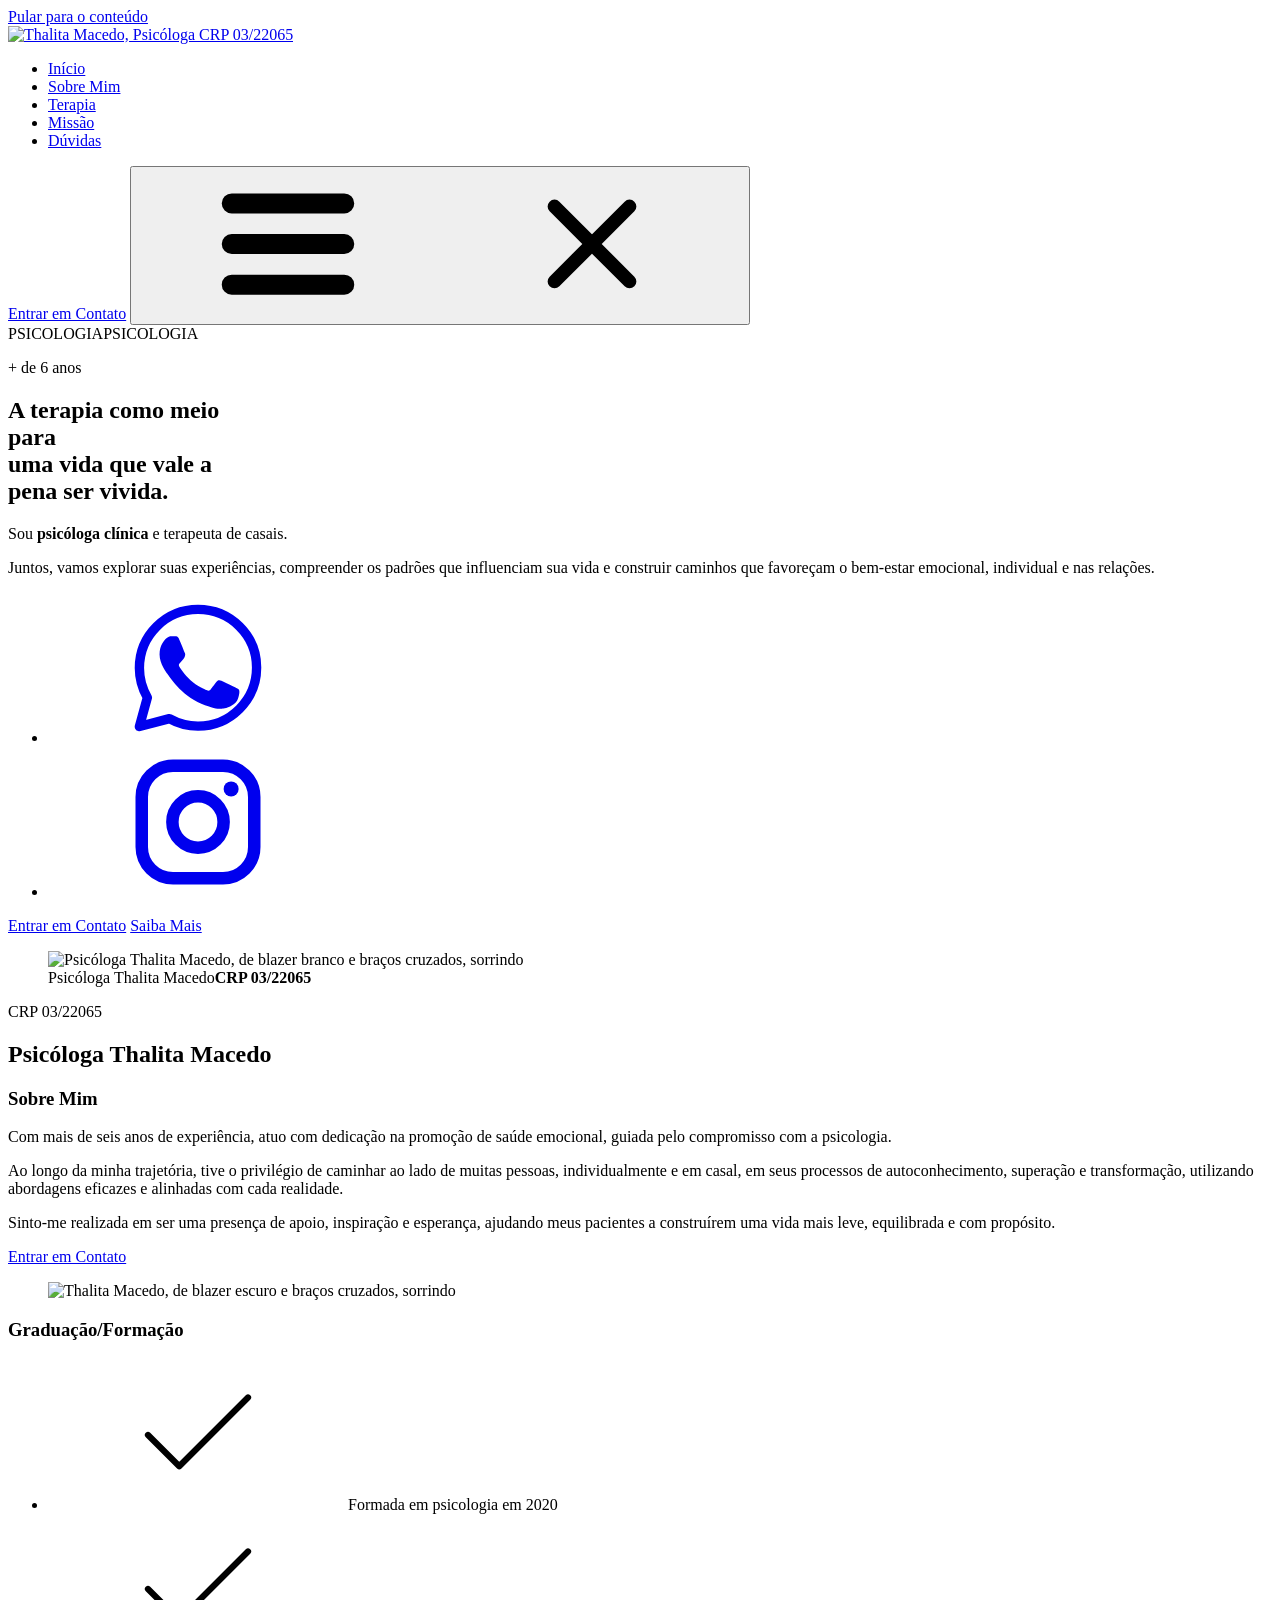
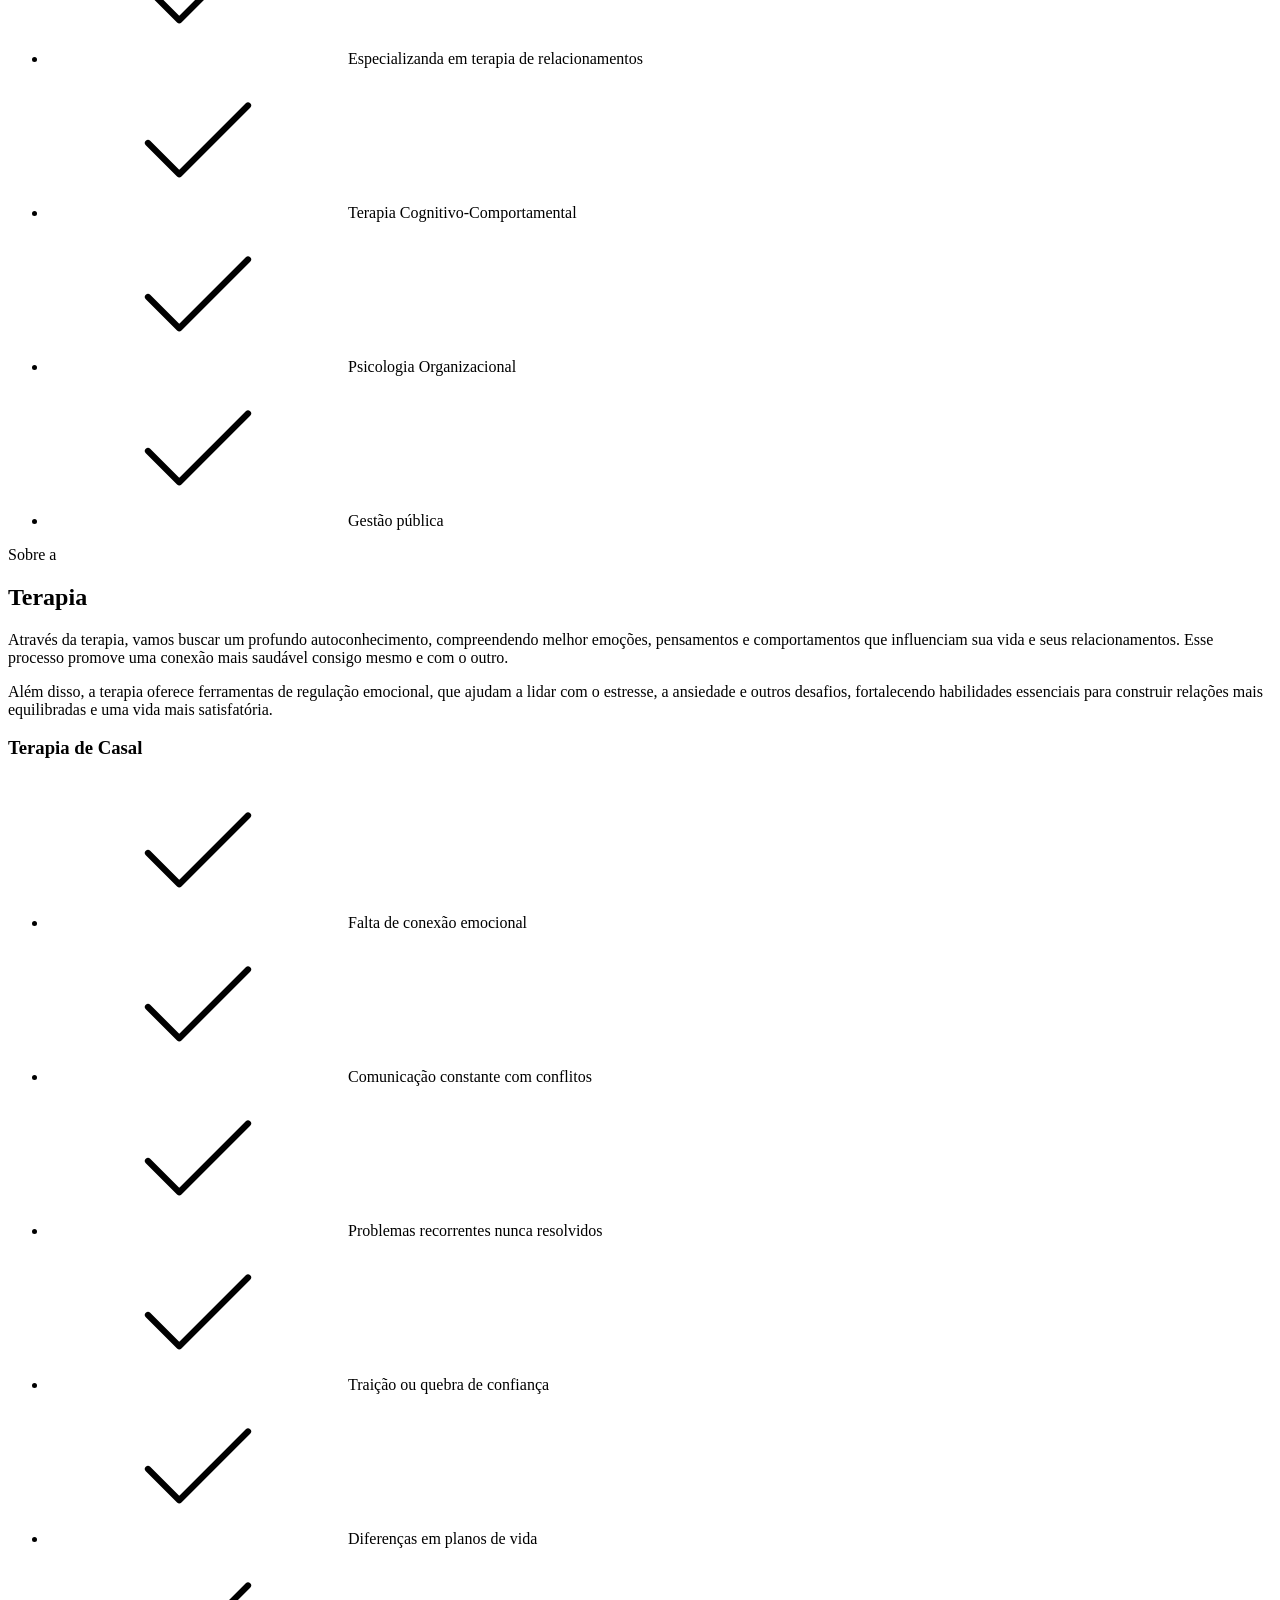
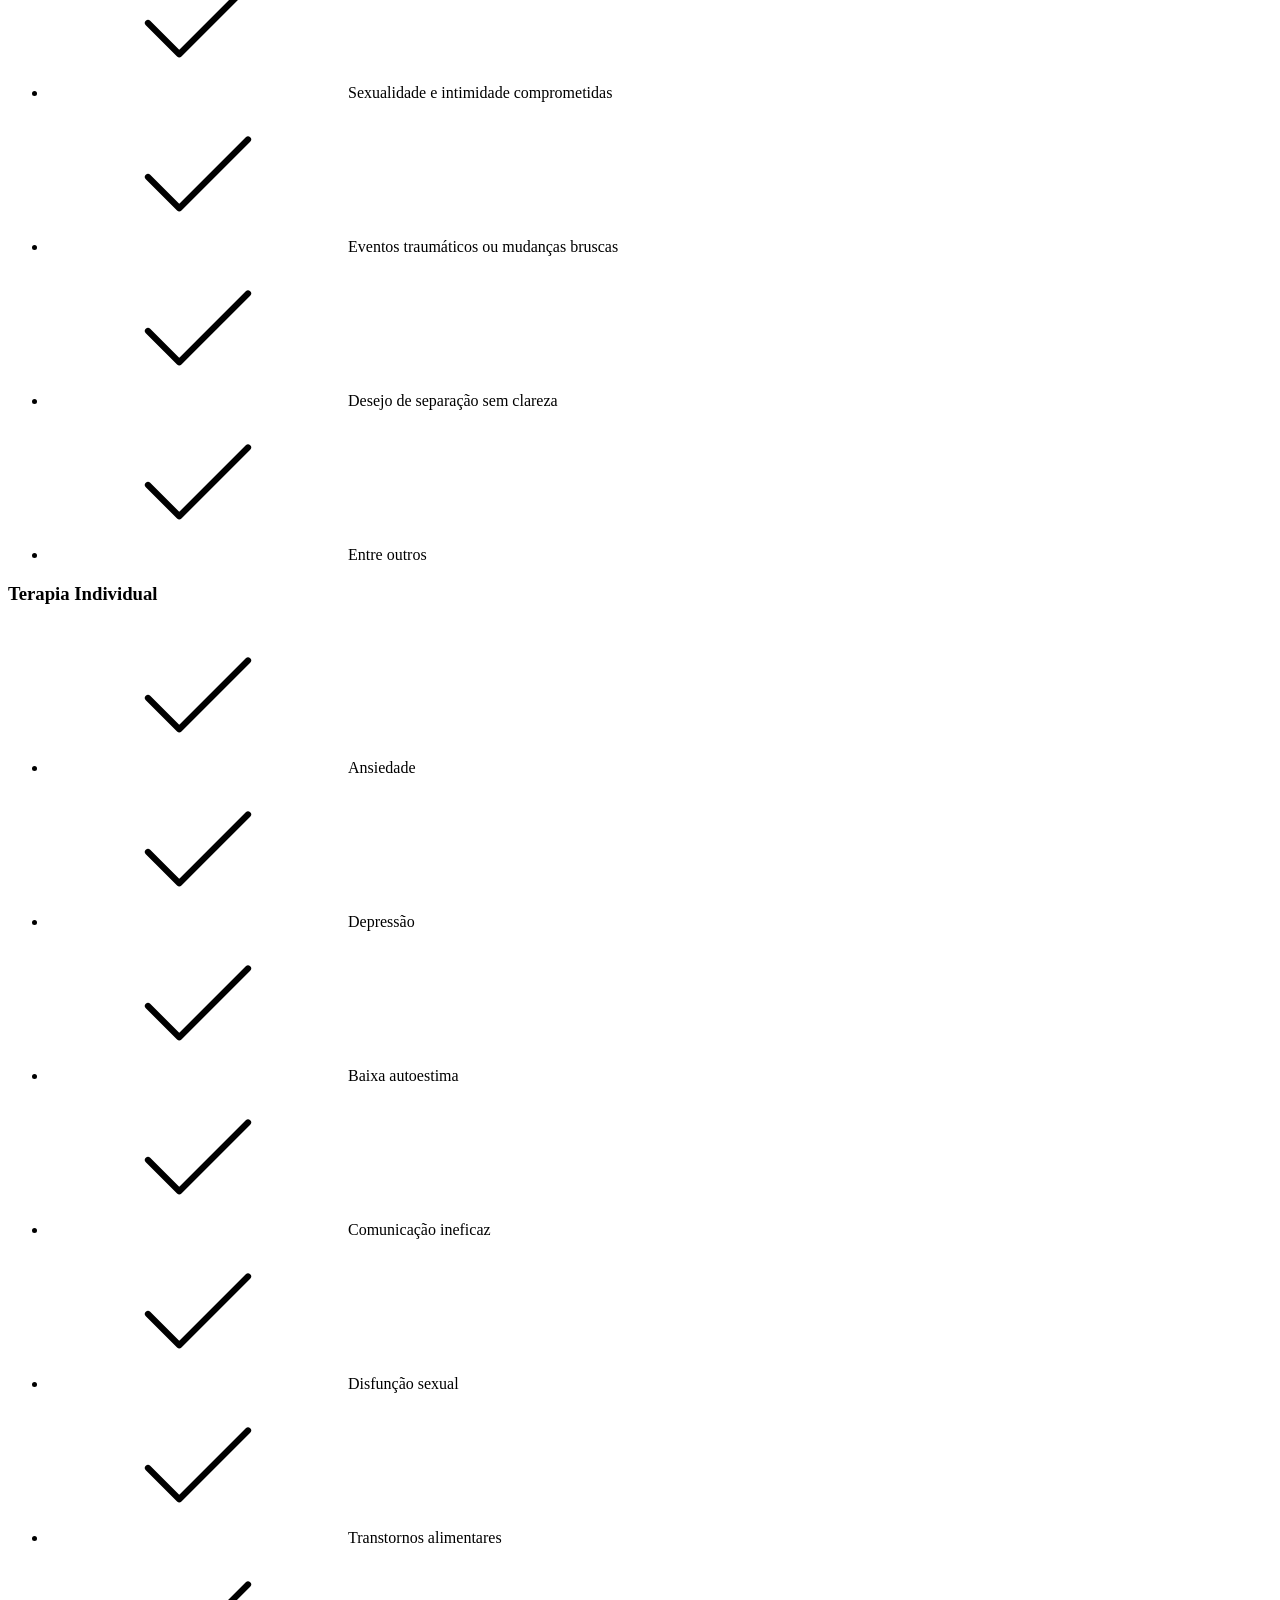
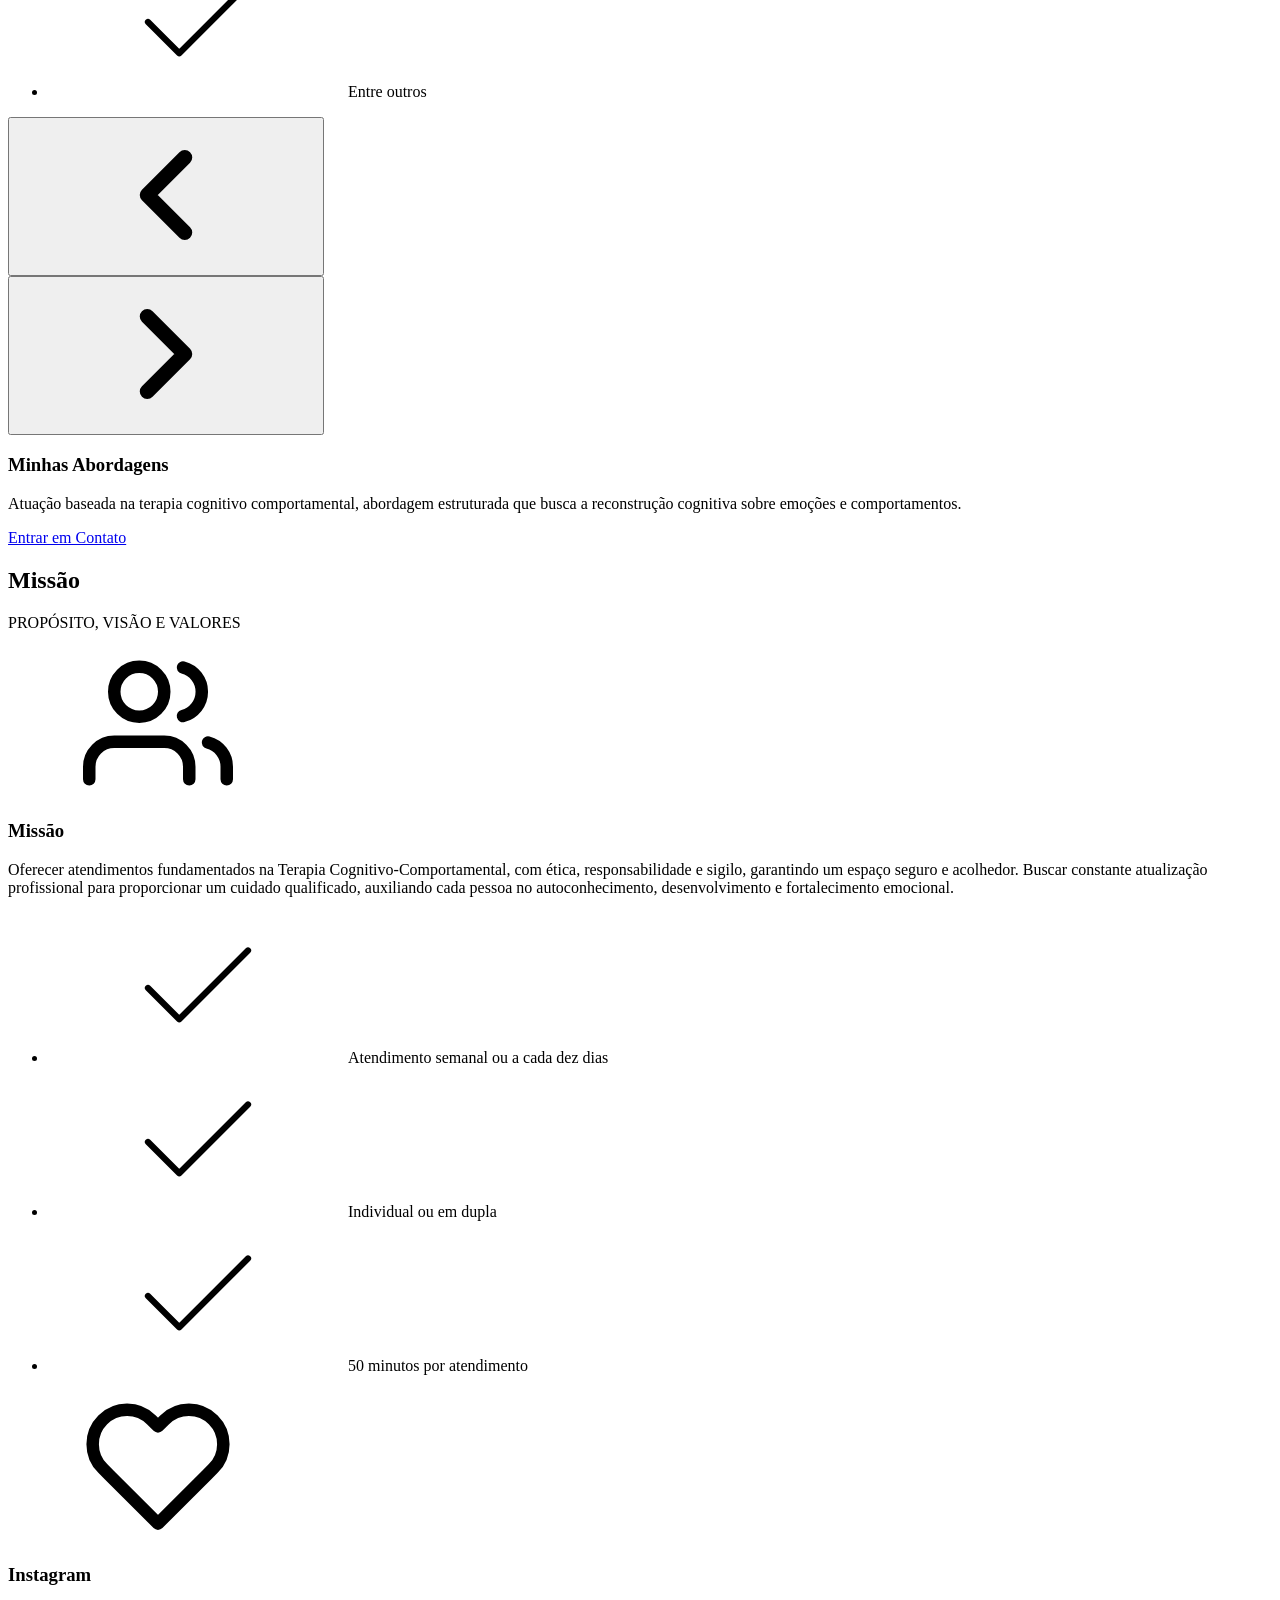
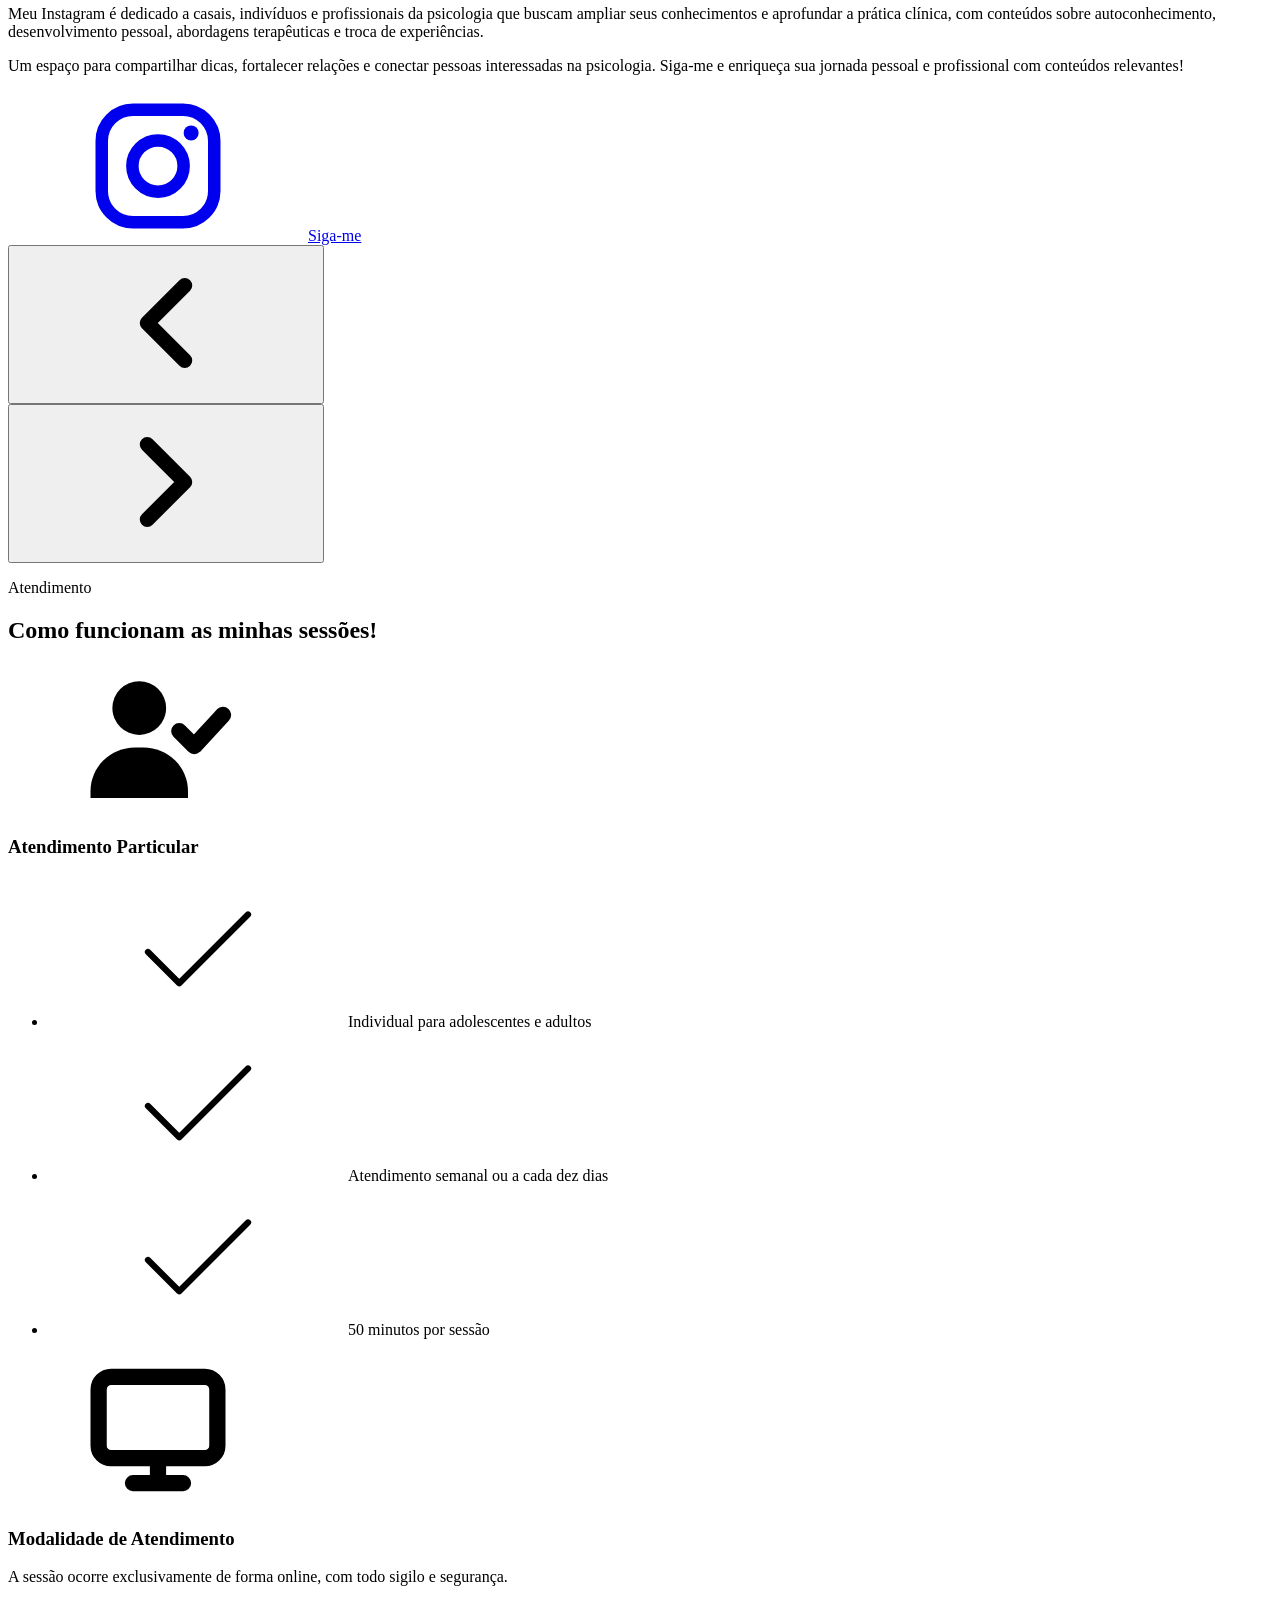
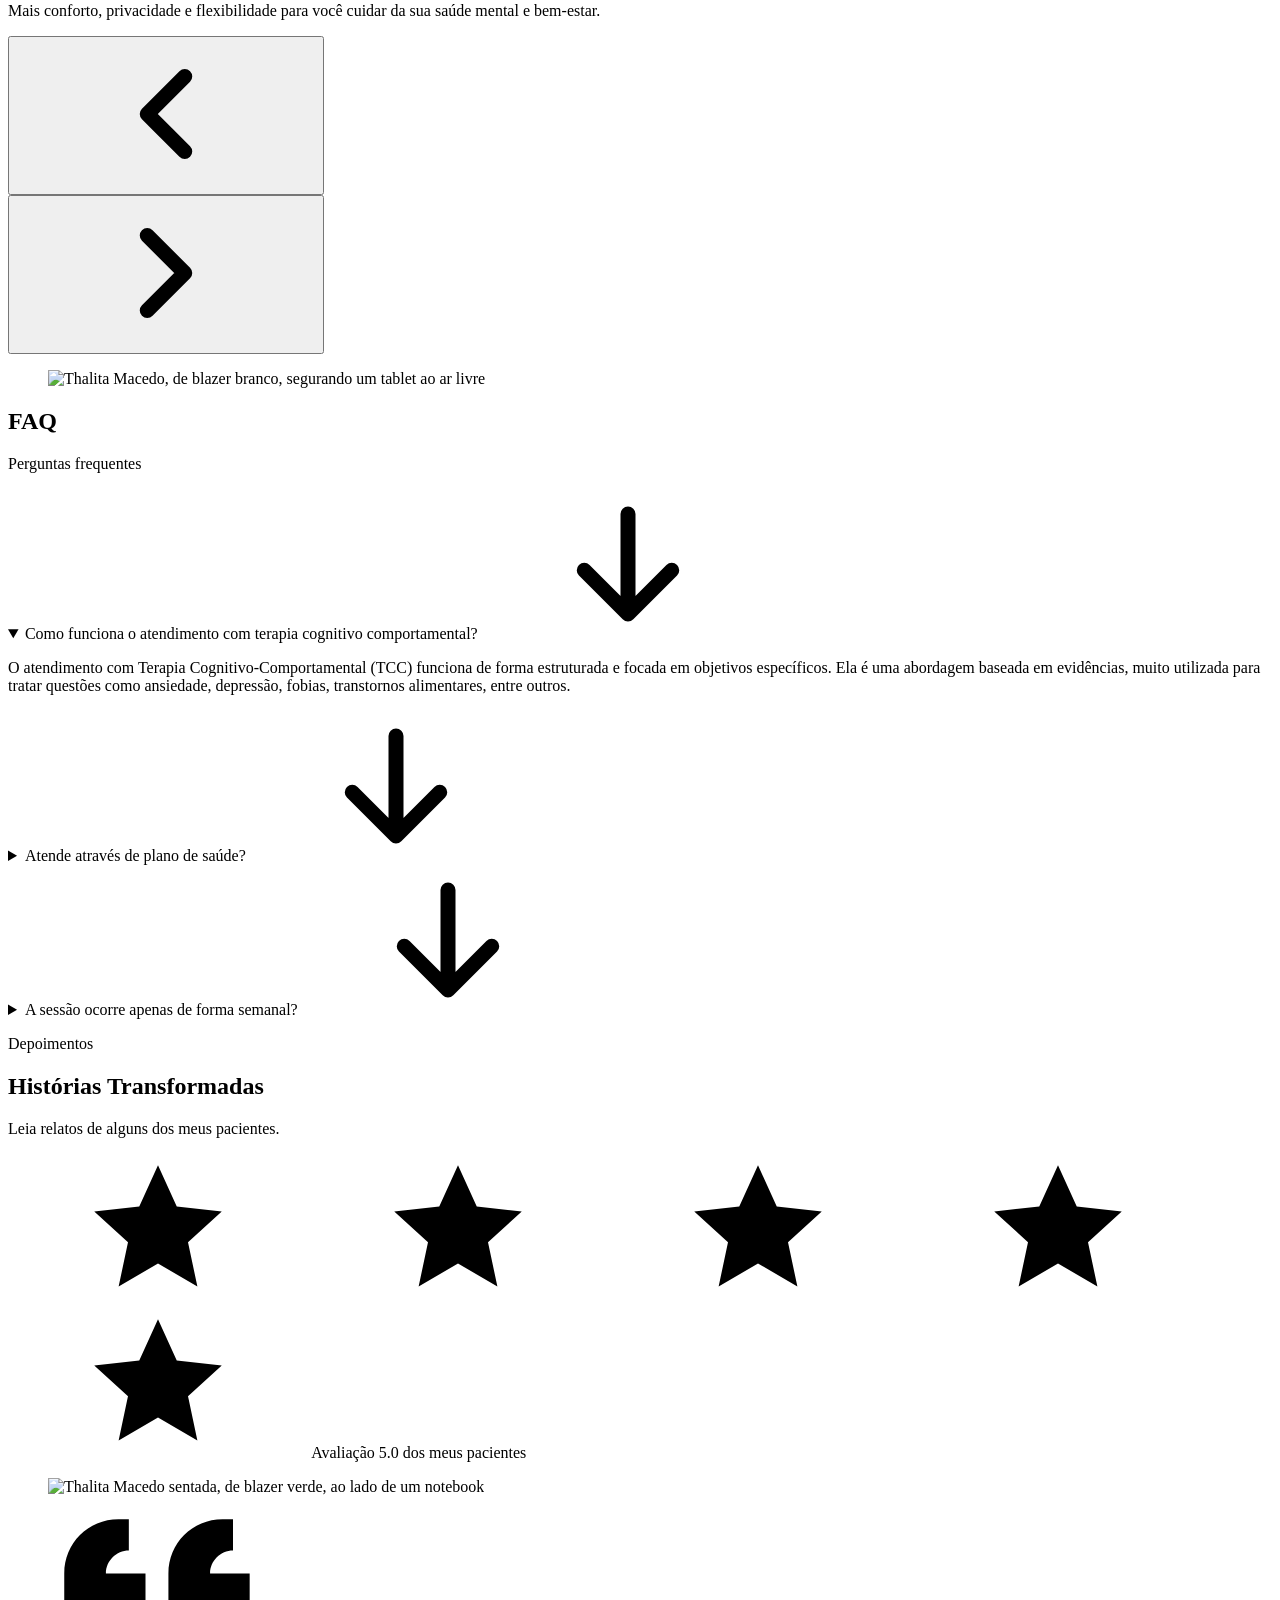
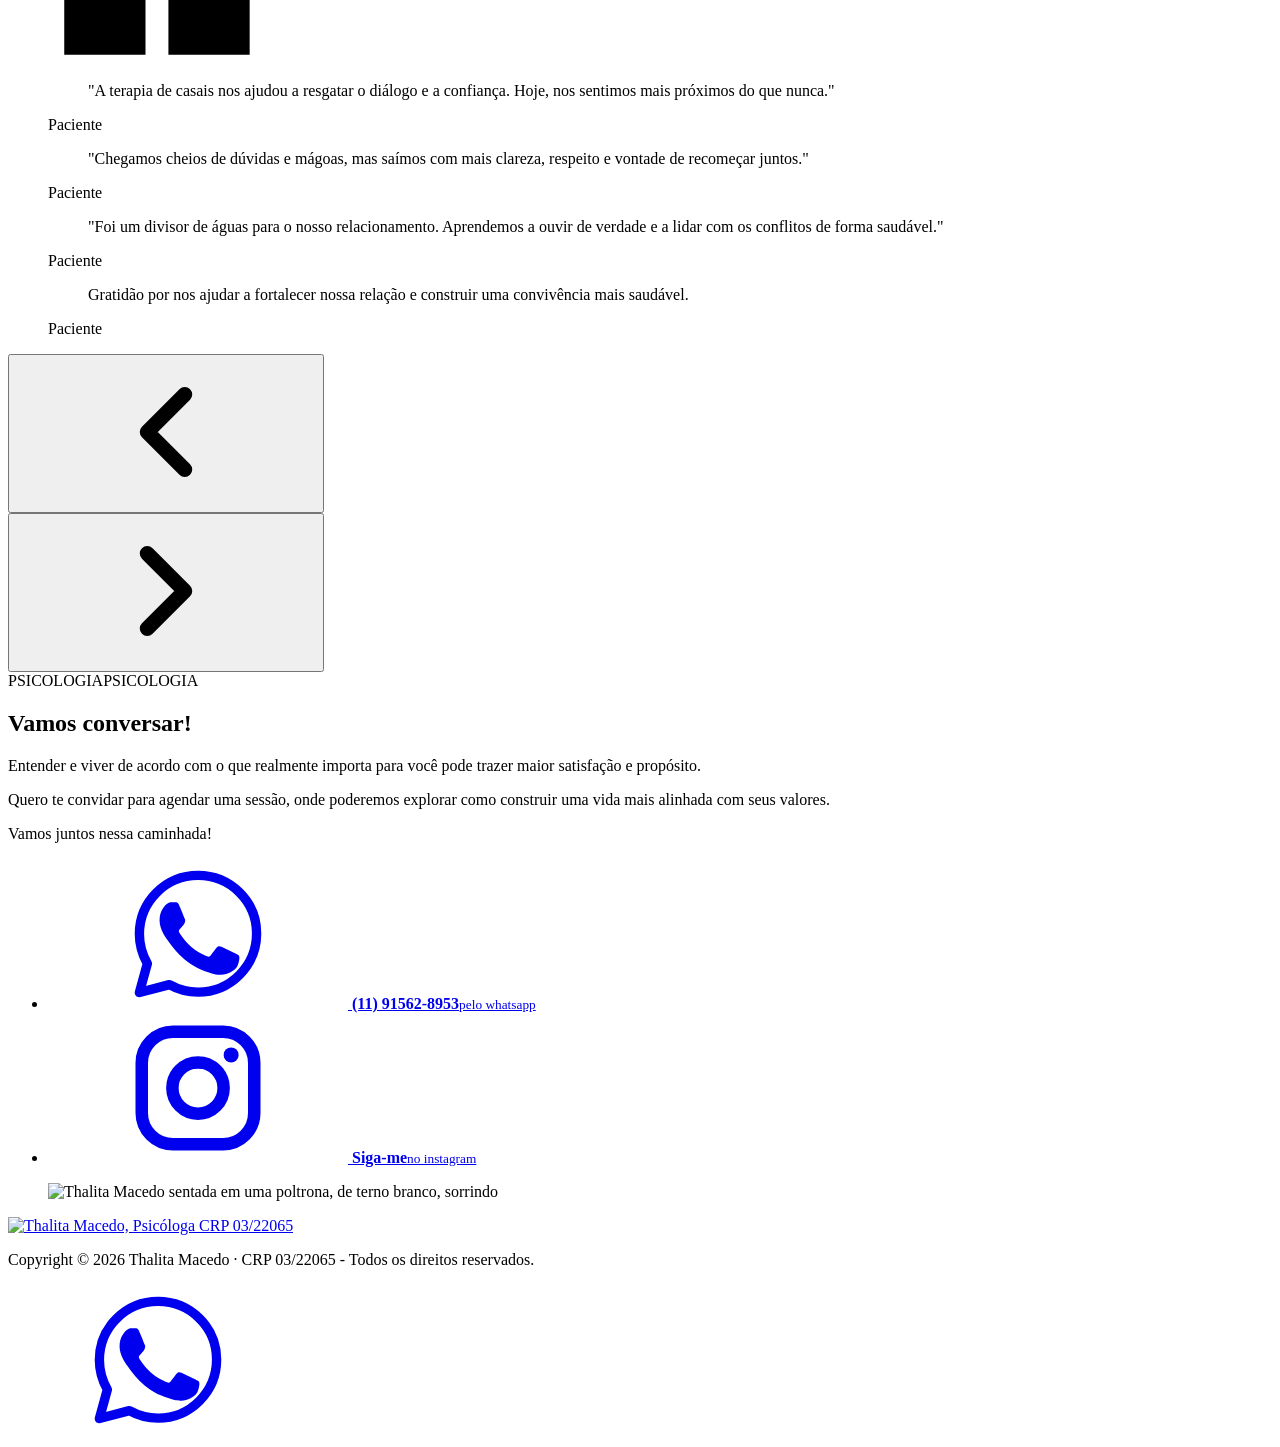
==== commit 302a4ace: "Add files via upload" ====
--- a/terapia-de-casal/index.html
+++ b/terapia-de-casal/index.html
@@ -3,153 +3,1440 @@
 <head>
   <meta charset="UTF-8">
   <meta name="viewport" content="width=device-width, initial-scale=1, viewport-fit=cover">
-  <title>Terapia de Casal: Como Funciona e Quando Procurar | Thalita Macedo</title>
-  <meta name="description" content="Entenda como funciona a terapia de casal, quais questões podem ser trabalhadas e quando procurar ajuda. Atendimento psicológico online com Thalita Macedo.">
+  <title>Terapia de Casal Online | Psicóloga Thalita Macedo</title>
+  <meta name="description" content="Conheça a terapia de casal online com a psicóloga Thalita Macedo. Atendimento para casais que desejam melhorar o diálogo e a relação.">
   <meta name="theme-color" content="#BC7853">
   <link rel="canonical" href="https://thalitamacedo.com.br/terapia-de-casal/">
-  <link rel="icon" href="../img/favicon.svg" type="image/svg+xml">
-  <link rel="apple-touch-icon" href="../img/favicon.png">
-  <meta property="og:type" content="article">
+  <link rel="icon" href="/favicon.svg" type="image/svg+xml">
+  <link rel="apple-touch-icon" href="/favicon.png">
+
+  <meta property="og:type" content="website">
   <meta property="og:locale" content="pt_BR">
-  <meta property="og:title" content="Terapia de Casal: Como Funciona, Tipos e Quando Procurar Ajuda">
-  <meta property="og:description" content="Um guia para entender a terapia de casal, reconhecer desafios no relacionamento e conhecer o atendimento online.">
+  <meta property="og:title" content="Terapia de Casal | Thalita Macedo">
+  <meta property="og:description" content="Atendimento online em terapia de casal com a psicóloga Thalita Macedo. Saiba como funciona e entre em contato.">
   <meta property="og:image" content="https://thalitamacedo.com.br/img/og.jpg">
+  <meta property="og:image:width" content="1200">
+  <meta property="og:image:height" content="630">
+  <meta property="og:image:alt" content="Psicóloga Thalita Macedo, CRP 03/22065. Terapia de casal e individual online.">
+  <meta property="og:site_name" content="Thalita Macedo · Psicóloga">
+  <meta name="twitter:card" content="summary_large_image">
+  <meta name="twitter:title" content="Terapia de Casal | Thalita Macedo">
+  <meta name="twitter:description" content="Atendimento online em terapia de casal com a psicóloga Thalita Macedo. Saiba como funciona e entre em contato.">
+  <meta name="twitter:image" content="https://thalitamacedo.com.br/img/og.jpg">
   <meta property="og:url" content="https://thalitamacedo.com.br/terapia-de-casal/">
-  <meta property="og:site_name" content="Thalita Macedo · Psicóloga">
+
   <link rel="preconnect" href="https://fonts.googleapis.com">
   <link rel="preconnect" href="https://fonts.gstatic.com" crossorigin>
   <link href="https://fonts.googleapis.com/css2?family=Montserrat:ital,wght@0,400;0,500;0,600;0,700;1,400&family=Prata&display=swap" rel="stylesheet">
-  <link rel="stylesheet" href="../css/variables.css">
-  <link rel="stylesheet" href="../css/base.css">
-  <link rel="stylesheet" href="../css/components.css">
-  <link rel="stylesheet" href="../css/sections.css">
-  <link rel="stylesheet" href="../css/article.css">
+
+  <link rel="stylesheet" href="/variables.css">
+  <link rel="stylesheet" href="/base.css">
+  <link rel="stylesheet" href="/components.css">
+  <link rel="stylesheet" href="/sections.css">
+
   <script type="application/ld+json">
-  {
-    "@context": "https://schema.org",
-    "@type": "Article",
-    "headline": "Terapia de Casal: Como Funciona, Tipos e Quando Procurar Ajuda",
-    "description": "Guia sobre terapia de casal, funcionamento do processo, questões relacionais e atendimento psicológico online.",
-    "mainEntityOfPage": { "@type": "WebPage", "@id": "https://thalitamacedo.com.br/terapia-de-casal/" },
-    "author": { "@type": "Person", "name": "Thalita Macedo", "url": "https://thalitamacedo.com.br/" },
-    "datePublished": "2026-11-17",
-    "dateModified": "2026-11-17",
-    "inLanguage": "pt-BR"
-  }
+{
+  "@context": "https://schema.org",
+  "@graph": [
+    {
+      "@type": "WebSite",
+      "@id": "https://thalitamacedo.com.br/#website",
+      "url": "https://thalitamacedo.com.br/",
+      "name": "Thalita Macedo | Terapia de Casal",
+      "description": "Psicóloga clínica e  de casais. Atendimento online em terapia de casal e psicoterapia individual.",
+      "inLanguage": "pt-BR",
+      "publisher": {
+        "@id": "https://thalitamacedo.com.br/#negocio"
+      }
+    },
+    {
+      "@type": "WebPage",
+      "@id": "https://thalitamacedo.com.br/terapia-de-casal/#webpage",
+      "url": "https://thalitamacedo.com.br/terapia-de-casal/",
+      "name": "Terapia de Casal Online | Thalita Macedo",
+      "headline": "Terapia de casal online para fortalecer o relacionamento",
+      "description": "Informações sobre terapia de casal online com a psicóloga Thalita Macedo e formas de contato.",
+      "isPartOf": {
+        "@id": "https://thalitamacedo.com.br/#website"
+      },
+      "about": {
+        "@id": "https://thalitamacedo.com.br/#thalita"
+      },
+      "mainEntity": {
+        "@id": "https://thalitamacedo.com.br/#negocio"
+      },
+      "inLanguage": "pt-BR"
+    },
+    {
+      "@type": "ProfessionalService",
+      "@id": "https://thalitamacedo.com.br/#negocio",
+      "name": "Thalita Macedo | Psicóloga",
+      "description": "Psicóloga clínica e  de casais. Atendimento online em terapia de casal, ansiedade, depressão, autoestima e transtornos alimentares, com abordagem cognitivo-comportamental.",
+      "url": "https://thalitamacedo.com.br/",
+      "image": "https://thalitamacedo.com.br/img/og.jpg",
+      "logo": "https://thalitamacedo.com.br/img/logo-cabecalho.png",
+      "telephone": "+55-11-91562-8953",
+      "areaServed": [
+        {
+          "@type": "AdministrativeArea",
+          "name": "Estado de São Paulo",
+          "containedInPlace": {
+            "@type": "Country",
+            "name": "Brasil"
+          }
+        },
+        {
+          "@type": "Country",
+          "name": "Brasil"
+        }
+      ],
+      "contactPoint": {
+        "@type": "ContactPoint",
+        "telephone": "+55-11-91562-8953",
+        "contactType": "agendamento",
+        "availableLanguage": "pt-BR"
+      },
+      "knowsAbout": [
+        "Terapia de casal",
+        "Psicoterapia individual",
+        "Terapia Cognitivo-Comportamental",
+        "Ansiedade",
+        "Depressão",
+        "Baixa autoestima",
+        "Transtornos alimentares",
+        "terapia de casal online",
+        "psicólogo para casal",
+        "psicóloga de casal",
+        "terapia para casais",
+        " de casal",
+        "psicoterapia de casal",
+        "psicólogo de relacionamento",
+        "psicóloga de relacionamento",
+        "terapia matrimonial",
+        "terapia conjugal",
+        "psicóloga para casais",
+        "consulta terapia de casal",
+        "atendimento psicológico para casais",
+        "terapia de casal em São Paulo",
+        "terapia de casal perto de mim",
+        "psicóloga de casal perto de mim",
+        "psicóloga perto de mim",
+        "psicóloga de casal em São Paulo",
+        "terapia de casal Itaim Bibi",
+        "psicóloga Itaim Bibi",
+        "terapia de casal Vila Nova Conceição",
+        "terapia de casal Jardins",
+        "psicóloga de casal Moema",
+        "terapia de casal Vila Olímpia",
+        "psicóloga de casal Pinheiros",
+        "terapia de casal Morumbi",
+        "psicóloga de casal Jardim Paulista",
+        "terapia de casal Brooklin",
+        "terapia de casal online",
+        "psicóloga de casal online",
+        "terapia conjugal online",
+        "psicoterapia de casal online",
+        "atendimento psicológico para casais online",
+        "consulta de casal por vídeo",
+        " de casal online",
+        "terapia matrimonial online",
+        "terapia de relacionamento online",
+        "psicóloga para casamento online",
+        "terapia para casais à distância",
+        "consulta psicológica para casal online",
+        "Como salvar meu casamento",
+        "Meu casamento está em crise",
+        "Como melhorar meu casamento",
+        "Como funciona a terapia de casal?",
+        "terapia de casal Rio Branco",
+        "terapia de casal Maceió",
+        "terapia de casal Macapá",
+        "terapia de casal Manaus",
+        "terapia de casal Salvador",
+        "terapia de casal Fortaleza",
+        "terapia de casal Brasília",
+        "terapia de casal Vitória",
+        "terapia de casal Goiânia",
+        "terapia de casal São Luís",
+        "terapia de casal Cuiabá",
+        "terapia de casal Campo Grande",
+        "terapia de casal Belo Horizonte",
+        "terapia de casal Belém",
+        "terapia de casal João Pessoa",
+        "terapia de casal Curitiba",
+        "terapia de casal Recife",
+        "terapia de casal Teresina",
+        "terapia de casal Rio de Janeiro",
+        "terapia de casal Natal",
+        "terapia de casal Porto Alegre",
+        "terapia de casal Porto Velho",
+        "terapia de casal Boa Vista",
+        "terapia de casal Florianópolis",
+        "terapia de casal São Paulo",
+        "terapia de casal Aracaju",
+        "terapia de casal Palmas",
+        "terapia de casal Nova Lima",
+        "terapia de casal São Caetano do Sul",
+        "terapia de casal Balneário Camboriú",
+        "terapia de casal Niterói",
+        "terapia de casal Santana de Parnaíba",
+        "terapia de casal Vinhedo",
+        "terapia de casal Santos",
+        "terapia de casal Valinhos",
+        "terapia de casal Jundiaí",
+        "terapia de casal Campinas",
+        "terapia de casal Paulínia",
+        "terapia de casal Barueri",
+        "terapia de casal Itapema",
+        "terapia de casal Itajaí",
+        "terapia de casal Vila Velha",
+        "terapia de casal São José dos Campos",
+        "terapia de casal Ribeirão Preto",
+        "terapia de casal Maringá",
+        "terapia de casal Blumenau",
+        "terapia de casal Gramado",
+        "terapia de casal Indaiatuba",
+        "terapia de casal Eusébio",
+        "terapia de casal Santo André",
+        "terapia de casal Itaim Bibi",
+        "terapia de casal Vila Nova Conceição",
+        "terapia de casal Jardim Europa",
+        "terapia de casal Jardim América",
+        "terapia de casal Jardim Paulista",
+        "terapia de casal Jardim Paulistano",
+        "terapia de casal Vila Olímpia",
+        "terapia de casal Moema",
+        "terapia de casal Alto de Pinheiros",
+        "terapia de casal Pinheiros",
+        "terapia de casal Cidade Jardim",
+        "terapia de casal Morumbi",
+        "terapia de casal Higienópolis",
+        "terapia de casal Perdizes",
+        "terapia de casal Brooklin Novo",
+        "terapia de casal Campo Belo",
+        "terapia de casal Vila Madalena",
+        "terapia de casal Vila Mariana",
+        "terapia de casal Chácara Klabin",
+        "terapia de casal Alto da Boa Vista",
+        "terapia de casal Granja Julieta",
+        "terapia de casal Chácara Santo Antônio",
+        "terapia de casal Leblon",
+        "terapia de casal Ipanema",
+        "terapia de casal Lagoa",
+        "terapia de casal Jardim Botânico",
+        "terapia de casal Gávea",
+        "terapia de casal São Conrado",
+        "terapia de casal Barra da Tijuca",
+        "terapia de casal Joá",
+        "terapia de casal Botafogo",
+        "terapia de casal Urca",
+        "terapia de casal Recreio dos Bandeirantes",
+        "terapia de casal Copacabana",
+        "terapia de casal Savassi",
+        "terapia de casal Lourdes",
+        "terapia de casal Santo Agostinho",
+        "terapia de casal Funcionários",
+        "terapia de casal Belvedere",
+        "terapia de casal Sion",
+        "terapia de casal Vila da Serra",
+        "terapia de casal Praia do Canto",
+        "terapia de casal Enseada do Suá",
+        "terapia de casal Mata da Praia",
+        "terapia de casal Barro Vermelho",
+        "terapia de casal Santa Lúcia",
+        "terapia de casal Santa Helena",
+        "terapia de casal Batel",
+        "terapia de casal Bigorrilho",
+        "terapia de casal Juvevê",
+        "terapia de casal Ahú",
+        "terapia de casal Água Verde",
+        "terapia de casal Ecoville",
+        "terapia de casal Agronômica",
+        "terapia de casal Centro",
+        "terapia de casal Córrego Grande",
+        "terapia de casal Itacorubi",
+        "terapia de casal Trindade",
+        "terapia de casal Jurerê Internacional",
+        "terapia de casal João Paulo",
+        "terapia de casal Campeche",
+        "terapia de casal Moinhos de Vento",
+        "terapia de casal Bela Vista",
+        "terapia de casal Mont'Serrat",
+        "terapia de casal Rio Branco",
+        "terapia de casal Praia de Belas",
+        "terapia de casal Petrópolis",
+        "terapia de casal Lago Sul",
+        "terapia de casal Lago Norte",
+        "terapia de casal Setor Sudoeste",
+        "terapia de casal Asa Sul",
+        "terapia de casal Asa Norte",
+        "terapia de casal Noroeste",
+        "terapia de casal Águas Claras",
+        "terapia de casal Park Sul",
+        "terapia de casal Setor Marista",
+        "terapia de casal Setor Bueno",
+        "terapia de casal Setor Sul",
+        "terapia de casal Jardim Goiás",
+        "terapia de casal Jardim América",
+        "terapia de casal Aldeia do Vale",
+        "terapia de casal Jardim Cuiabá",
+        "terapia de casal Duque de Caxias",
+        "terapia de casal Ribeirão do Lipa",
+        "terapia de casal Goiabeiras",
+        "terapia de casal Quilombo",
+        "terapia de casal Jardim dos Estados",
+        "terapia de casal Bela Vista",
+        "terapia de casal Planalto",
+        "terapia de casal Mata do Jacinto",
+        "terapia de casal Barra",
+        "terapia de casal Caminho das Árvores",
+        "terapia de casal Ondina",
+        "terapia de casal Rio Vermelho",
+        "terapia de casal Vitória",
+        "terapia de casal Graça",
+        "terapia de casal Horto Florestal",
+        "terapia de casal Alphaville Salvador",
+        "terapia de casal Vitória da Conquista",
+        "terapia de casal Porto Seguro",
+        "terapia de casal Arraial d'Ajuda",
+        "terapia de casal Meireles",
+        "terapia de casal Aldeota",
+        "terapia de casal Cocó",
+        "terapia de casal Guararapes",
+        "terapia de casal Luciano Cavalcante",
+        "terapia de casal Dunas",
+        "terapia de casal Boa Viagem",
+        "terapia de casal Parnamirim",
+        "terapia de casal Graças",
+        "terapia de casal Jaqueira",
+        "terapia de casal Casa Forte",
+        "terapia de casal Madalena",
+        "terapia de casal Poço da Panela",
+        "terapia de casal Cabo Branco",
+        "terapia de casal Jardim Oceania",
+        "terapia de casal Altiplano Cabo Branco",
+        "terapia de casal Brisamar",
+        "terapia de casal Aeroclube",
+        "terapia de casal Manaíra",
+        "terapia de casal Pajuçara",
+        "terapia de casal Ponta Verde",
+        "terapia de casal Jacarecica",
+        "terapia de casal Jatiúca",
+        "terapia de casal Cruz das Almas",
+        "terapia de casal Capim Macio",
+        "terapia de casal Tirol",
+        "terapia de casal Ponta Negra",
+        "terapia de casal Lagoa Nova",
+        "terapia de casal Jardins",
+        "terapia de casal Coroa do Meio",
+        "terapia de casal Luzia",
+        "terapia de casal Farolândia",
+        "terapia de casal Treze de Julho",
+        "terapia de casal Ponta D'Areia",
+        "terapia de casal São Marcos",
+        "terapia de casal Ponta do Farol",
+        "terapia de casal Calhau",
+        "terapia de casal Renascença",
+        "terapia de casal Jóquei",
+        "terapia de casal Fátima",
+        "terapia de casal São Cristóvão",
+        "terapia de casal Horto",
+        "terapia de casal Umarizal",
+        "terapia de casal Nazaré",
+        "terapia de casal Reduto",
+        "terapia de casal São Brás",
+        "terapia de casal Batista Campos",
+        "terapia de casal Adrianópolis",
+        "terapia de casal Aleixo",
+        "terapia de casal Ponta Negra",
+        "terapia de casal Tarumã",
+        "terapia de casal Costa e Silva",
+        "terapia de casal Olaria",
+        "terapia de casal Rio Madeira",
+        "terapia de casal Flodoaldo Pontes Pinto",
+        "terapia de casal Caçari",
+        "terapia de casal Paraviana",
+        "terapia de casal Centro",
+        "terapia de casal Bosque",
+        "terapia de casal Mascarenhas de Moraes",
+        "terapia de casal Julião Ramos",
+        "terapia de casal Universidade",
+        "terapia de casal Jardim Marco Zero",
+        "terapia de casal Graciosa",
+        "terapia de casal Plano Diretor Sul",
+        "terapia de casal Plano Diretor Norte",
+        "terapia de casal 106 Sul",
+        "terapia de casal online Itaim Bibi",
+        "psicóloga de casal Itaim Bibi",
+        "psicóloga para casais Itaim Bibi",
+        "terapeuta de casal Itaim Bibi",
+        "terapia conjugal Itaim Bibi",
+        "terapia de casal online Leblon",
+        "psicóloga de casal Leblon",
+        "terapia de casal online Vila Nova Conceição",
+        "psicóloga para casais Vila Nova Conceição",
+        "terapia de casal online Balneário Camboriú",
+        "terapia de casal online Brasília",
+        "terapia de casal online Florianópolis",
+        "terapia de casal online Curitiba",
+        "terapia de casal online Salvador"
+      ],
+      "sameAs": [
+        "https://www.instagram.com/thalitamacedopsi/"
+      ],
+      "founder": {
+        "@id": "https://thalitamacedo.com.br/#thalita"
+      },
+      "hasOfferCatalog": {
+        "@type": "OfferCatalog",
+        "name": "Serviços de Psicologia",
+        "itemListElement": [
+          {
+            "@type": "Offer",
+            "itemOffered": {
+              "@id": "https://thalitamacedo.com.br/#terapia-casal"
+            }
+          },
+          {
+            "@type": "Offer",
+            "itemOffered": {
+              "@id": "https://thalitamacedo.com.br/#psicoterapia-individual"
+            }
+          }
+        ]
+      }
+    },
+    {
+      "@type": "Person",
+      "@id": "https://thalitamacedo.com.br/#thalita",
+      "name": "Thalita Macedo",
+      "jobTitle": "Psicóloga clínica e terapeuta de casais",
+      "description": "Psicóloga clínica com atuação em terapia de casal e terapia cognitivo-comportamental.",
+      "image": "https://thalitamacedo.com.br/img/hero.webp",
+      "url": "https://thalitamacedo.com.br/",
+      "mainEntityOfPage": {
+        "@id": "https://thalitamacedo.com.br/#webpage"
+      },
+      "identifier": {
+        "@type": "PropertyValue",
+        "propertyID": "CRP",
+        "value": "03/22065"
+      },
+      "hasCredential": {
+        "@type": "EducationalOccupationalCredential",
+        "credentialCategory": "Registro profissional",
+        "name": "CRP 03/22065",
+        "recognizedBy": {
+          "@type": "Organization",
+          "name": "Conselho Regional de Psicologia da 3ª Região (CRP-03)"
+        }
+      },
+      "knowsAbout": [
+        "Terapia de casal",
+        "Psicoterapia individual",
+        "Terapia Cognitivo-Comportamental",
+        "Ansiedade",
+        "Depressão",
+        "Baixa autoestima",
+        "Transtornos alimentares",
+        "terapia de casal online",
+        "psicólogo para casal",
+        "psicóloga de casal",
+        "terapia para casais",
+        "terapeuta de casal",
+        "psicoterapia de casal",
+        "psicólogo de relacionamento",
+        "psicóloga de relacionamento",
+        "terapia matrimonial",
+        "terapia conjugal",
+        "psicóloga para casais",
+        "consulta terapia de casal",
+        "atendimento psicológico para casais",
+        "terapia de casal em São Paulo",
+        "terapia de casal perto de mim",
+        "psicóloga de casal perto de mim",
+        "psicóloga perto de mim",
+        "psicóloga de casal em São Paulo",
+        "terapia de casal Itaim Bibi",
+        "psicóloga Itaim Bibi",
+        "terapia de casal Vila Nova Conceição",
+        "terapia de casal Jardins",
+        "psicóloga de casal Moema",
+        "terapia de casal Vila Olímpia",
+        "psicóloga de casal Pinheiros",
+        "terapia de casal Morumbi",
+        "psicóloga de casal Jardim Paulista",
+        "terapia de casal Brooklin",
+        "terapia de casal online",
+        "psicóloga de casal online",
+        "terapia conjugal online",
+        "psicoterapia de casal online",
+        "atendimento psicológico para casais online",
+        "consulta de casal por vídeo",
+        "terapeuta de casal online",
+        "terapia matrimonial online",
+        "terapia de relacionamento online",
+        "psicóloga para casamento online",
+        "terapia para casais à distância",
+        "consulta psicológica para casal online",
+        "Como salvar meu casamento",
+        "Meu casamento está em crise",
+        "Como melhorar meu casamento",
+        "Como funciona a terapia de casal?",
+        "terapia de casal Rio Branco",
+        "terapia de casal Maceió",
+        "terapia de casal Macapá",
+        "terapia de casal Manaus",
+        "terapia de casal Salvador",
+        "terapia de casal Fortaleza",
+        "terapia de casal Brasília",
+        "terapia de casal Vitória",
+        "terapia de casal Goiânia",
+        "terapia de casal São Luís",
+        "terapia de casal Cuiabá",
+        "terapia de casal Campo Grande",
+        "terapia de casal Belo Horizonte",
+        "terapia de casal Belém",
+        "terapia de casal João Pessoa",
+        "terapia de casal Curitiba",
+        "terapia de casal Recife",
+        "terapia de casal Teresina",
+        "terapia de casal Rio de Janeiro",
+        "terapia de casal Natal",
+        "terapia de casal Porto Alegre",
+        "terapia de casal Porto Velho",
+        "terapia de casal Boa Vista",
+        "terapia de casal Florianópolis",
+        "terapia de casal São Paulo",
+        "terapia de casal Aracaju",
+        "terapia de casal Palmas",
+        "terapia de casal Nova Lima",
+        "terapia de casal São Caetano do Sul",
+        "terapia de casal Balneário Camboriú",
+        "terapia de casal Niterói",
+        "terapia de casal Santana de Parnaíba",
+        "terapia de casal Vinhedo",
+        "terapia de casal Santos",
+        "terapia de casal Valinhos",
+        "terapia de casal Jundiaí",
+        "terapia de casal Campinas",
+        "terapia de casal Paulínia",
+        "terapia de casal Barueri",
+        "terapia de casal Itapema",
+        "terapia de casal Itajaí",
+        "terapia de casal Vila Velha",
+        "terapia de casal São José dos Campos",
+        "terapia de casal Ribeirão Preto",
+        "terapia de casal Maringá",
+        "terapia de casal Blumenau",
+        "terapia de casal Gramado",
+        "terapia de casal Indaiatuba",
+        "terapia de casal Eusébio",
+        "terapia de casal Santo André",
+        "terapia de casal Itaim Bibi",
+        "terapia de casal Vila Nova Conceição",
+        "terapia de casal Jardim Europa",
+        "terapia de casal Jardim América",
+        "terapia de casal Jardim Paulista",
+        "terapia de casal Jardim Paulistano",
+        "terapia de casal Vila Olímpia",
+        "terapia de casal Moema",
+        "terapia de casal Alto de Pinheiros",
+        "terapia de casal Pinheiros",
+        "terapia de casal Cidade Jardim",
+        "terapia de casal Morumbi",
+        "terapia de casal Higienópolis",
+        "terapia de casal Perdizes",
+        "terapia de casal Brooklin Novo",
+        "terapia de casal Campo Belo",
+        "terapia de casal Vila Madalena",
+        "terapia de casal Vila Mariana",
+        "terapia de casal Chácara Klabin",
+        "terapia de casal Alto da Boa Vista",
+        "terapia de casal Granja Julieta",
+        "terapia de casal Chácara Santo Antônio",
+        "terapia de casal Leblon",
+        "terapia de casal Ipanema",
+        "terapia de casal Lagoa",
+        "terapia de casal Jardim Botânico",
+        "terapia de casal Gávea",
+        "terapia de casal São Conrado",
+        "terapia de casal Barra da Tijuca",
+        "terapia de casal Joá",
+        "terapia de casal Botafogo",
+        "terapia de casal Urca",
+        "terapia de casal Recreio dos Bandeirantes",
+        "terapia de casal Copacabana",
+        "terapia de casal Savassi",
+        "terapia de casal Lourdes",
+        "terapia de casal Santo Agostinho",
+        "terapia de casal Funcionários",
+        "terapia de casal Belvedere",
+        "terapia de casal Sion",
+        "terapia de casal Vila da Serra",
+        "terapia de casal Praia do Canto",
+        "terapia de casal Enseada do Suá",
+        "terapia de casal Mata da Praia",
+        "terapia de casal Barro Vermelho",
+        "terapia de casal Santa Lúcia",
+        "terapia de casal Santa Helena",
+        "terapia de casal Batel",
+        "terapia de casal Bigorrilho",
+        "terapia de casal Juvevê",
+        "terapia de casal Ahú",
+        "terapia de casal Água Verde",
+        "terapia de casal Ecoville",
+        "terapia de casal Agronômica",
+        "terapia de casal Centro",
+        "terapia de casal Córrego Grande",
+        "terapia de casal Itacorubi",
+        "terapia de casal Trindade",
+        "terapia de casal Jurerê Internacional",
+        "terapia de casal João Paulo",
+        "terapia de casal Campeche",
+        "terapia de casal Moinhos de Vento",
+        "terapia de casal Bela Vista",
+        "terapia de casal Mont'Serrat",
+        "terapia de casal Rio Branco",
+        "terapia de casal Praia de Belas",
+        "terapia de casal Petrópolis",
+        "terapia de casal Lago Sul",
+        "terapia de casal Lago Norte",
+        "terapia de casal Setor Sudoeste",
+        "terapia de casal Asa Sul",
+        "terapia de casal Asa Norte",
+        "terapia de casal Noroeste",
+        "terapia de casal Águas Claras",
+        "terapia de casal Park Sul",
+        "terapia de casal Setor Marista",
+        "terapia de casal Setor Bueno",
+        "terapia de casal Setor Sul",
+        "terapia de casal Jardim Goiás",
+        "terapia de casal Jardim América",
+        "terapia de casal Aldeia do Vale",
+        "terapia de casal Jardim Cuiabá",
+        "terapia de casal Duque de Caxias",
+        "terapia de casal Ribeirão do Lipa",
+        "terapia de casal Goiabeiras",
+        "terapia de casal Quilombo",
+        "terapia de casal Jardim dos Estados",
+        "terapia de casal Bela Vista",
+        "terapia de casal Planalto",
+        "terapia de casal Mata do Jacinto",
+        "terapia de casal Barra",
+        "terapia de casal Caminho das Árvores",
+        "terapia de casal Ondina",
+        "terapia de casal Rio Vermelho",
+        "terapia de casal Vitória",
+        "terapia de casal Graça",
+        "terapia de casal Horto Florestal",
+        "terapia de casal Alphaville Salvador",
+        "terapia de casal Vitória da Conquista",
+        "terapia de casal Porto Seguro",
+        "terapia de casal Arraial d'Ajuda",
+        "terapia de casal Meireles",
+        "terapia de casal Aldeota",
+        "terapia de casal Cocó",
+        "terapia de casal Guararapes",
+        "terapia de casal Luciano Cavalcante",
+        "terapia de casal Dunas",
+        "terapia de casal Boa Viagem",
+        "terapia de casal Parnamirim",
+        "terapia de casal Graças",
+        "terapia de casal Jaqueira",
+        "terapia de casal Casa Forte",
+        "terapia de casal Madalena",
+        "terapia de casal Poço da Panela",
+        "terapia de casal Cabo Branco",
+        "terapia de casal Jardim Oceania",
+        "terapia de casal Altiplano Cabo Branco",
+        "terapia de casal Brisamar",
+        "terapia de casal Aeroclube",
+        "terapia de casal Manaíra",
+        "terapia de casal Pajuçara",
+        "terapia de casal Ponta Verde",
+        "terapia de casal Jacarecica",
+        "terapia de casal Jatiúca",
+        "terapia de casal Cruz das Almas",
+        "terapia de casal Capim Macio",
+        "terapia de casal Tirol",
+        "terapia de casal Ponta Negra",
+        "terapia de casal Lagoa Nova",
+        "terapia de casal Jardins",
+        "terapia de casal Coroa do Meio",
+        "terapia de casal Luzia",
+        "terapia de casal Farolândia",
+        "terapia de casal Treze de Julho",
+        "terapia de casal Ponta D'Areia",
+        "terapia de casal São Marcos",
+        "terapia de casal Ponta do Farol",
+        "terapia de casal Calhau",
+        "terapia de casal Renascença",
+        "terapia de casal Jóquei",
+        "terapia de casal Fátima",
+        "terapia de casal São Cristóvão",
+        "terapia de casal Horto",
+        "terapia de casal Umarizal",
+        "terapia de casal Nazaré",
+        "terapia de casal Reduto",
+        "terapia de casal São Brás",
+        "terapia de casal Batista Campos",
+        "terapia de casal Adrianópolis",
+        "terapia de casal Aleixo",
+        "terapia de casal Ponta Negra",
+        "terapia de casal Tarumã",
+        "terapia de casal Costa e Silva",
+        "terapia de casal Olaria",
+        "terapia de casal Rio Madeira",
+        "terapia de casal Flodoaldo Pontes Pinto",
+        "terapia de casal Caçari",
+        "terapia de casal Paraviana",
+        "terapia de casal Centro",
+        "terapia de casal Bosque",
+        "terapia de casal Mascarenhas de Moraes",
+        "terapia de casal Julião Ramos",
+        "terapia de casal Universidade",
+        "terapia de casal Jardim Marco Zero",
+        "terapia de casal Graciosa",
+        "terapia de casal Plano Diretor Sul",
+        "terapia de casal Plano Diretor Norte",
+        "terapia de casal 106 Sul",
+        "terapia de casal online Itaim Bibi",
+        "psicóloga de casal Itaim Bibi",
+        "psicóloga para casais Itaim Bibi",
+        "terapeuta de casal Itaim Bibi",
+        "terapia conjugal Itaim Bibi",
+        "terapia de casal online Leblon",
+        "psicóloga de casal Leblon",
+        "terapia de casal online Vila Nova Conceição",
+        "psicóloga para casais Vila Nova Conceição",
+        "terapia de casal online Balneário Camboriú",
+        "terapia de casal online Brasília",
+        "terapia de casal online Florianópolis",
+        "terapia de casal online Curitiba",
+        "terapia de casal online Salvador"
+      ],
+      "sameAs": [
+        "https://www.instagram.com/thalitamacedopsi/"
+      ],
+      "worksFor": {
+        "@id": "https://thalitamacedo.com.br/#negocio"
+      }
+    },
+    {
+      "@type": "Service",
+      "@id": "https://thalitamacedo.com.br/#terapia-casal",
+      "name": "Terapia de Casal Online",
+      "serviceType": "Psicoterapia de casal",
+      "description": "Atendimento psicológico online para casais que desejam melhorar o diálogo, fortalecer a conexão e trabalhar dificuldades no relacionamento.",
+      "provider": {
+        "@id": "https://thalitamacedo.com.br/#negocio"
+      },
+      "areaServed": [
+        {
+          "@type": "AdministrativeArea",
+          "name": "Estado de São Paulo",
+          "containedInPlace": {
+            "@type": "Country",
+            "name": "Brasil"
+          }
+        },
+        {
+          "@type": "Country",
+          "name": "Brasil"
+        }
+      ]
+    },
+    {
+      "@type": "Service",
+      "@id": "https://thalitamacedo.com.br/#psicoterapia-individual",
+      "name": "Psicoterapia Individual Online",
+      "serviceType": "Psicoterapia individual",
+      "description": "Atendimento psicológico individual online, com abordagem cognitivo-comportamental.",
+      "provider": {
+        "@id": "https://thalitamacedo.com.br/#negocio"
+      },
+      "areaServed": {
+        "@type": "Country",
+        "name": "Brasil"
+      }
+    }
+  ]
+}
   </script>
 </head>
 <body>
+
+<!-- Ícones (sprite SVG) -->
+<svg width="0" height="0" style="position:absolute" aria-hidden="true" focusable="false">
+  <defs>
+    <symbol id="i-check" viewBox="0 0 24 24"><path d="M20 6 9 17l-5-5" fill="none" stroke="currentColor" stroke-linecap="round" stroke-linejoin="round"/></symbol>
+    <symbol id="i-chev-l" viewBox="0 0 24 24"><path d="M15 18l-6-6 6-6" fill="none" stroke="currentColor" stroke-width="2.4" stroke-linecap="round" stroke-linejoin="round"/></symbol>
+    <symbol id="i-chev-r" viewBox="0 0 24 24"><path d="M9 18l6-6-6-6" fill="none" stroke="currentColor" stroke-width="2.4" stroke-linecap="round" stroke-linejoin="round"/></symbol>
+    <symbol id="i-arrow-d" viewBox="0 0 24 24"><path d="M12 4v16M5 13l7 7 7-7" fill="none" stroke="currentColor" stroke-width="2.4" stroke-linecap="round" stroke-linejoin="round"/></symbol>
+    <symbol id="i-chev-d" viewBox="0 0 24 24"><path d="M6 9l6 6 6-6" fill="none" stroke="currentColor" stroke-width="2.4" stroke-linecap="round" stroke-linejoin="round"/></symbol>
+    <symbol id="i-up" viewBox="0 0 24 24"><path d="M18 15l-6-6-6 6" fill="none" stroke="currentColor" stroke-width="2.6" stroke-linecap="round" stroke-linejoin="round"/></symbol>
+    <symbol id="i-menu" viewBox="0 0 24 24"><path d="M3 5.5h18M3 12h18M3 18.5h18" fill="none" stroke="currentColor" stroke-width="3.2" stroke-linecap="round"/></symbol>
+    <symbol id="i-close" viewBox="0 0 24 24"><path d="M18 6 6 18M6 6l12 12" fill="none" stroke="currentColor" stroke-width="2.2" stroke-linecap="round"/></symbol>
+    <symbol id="i-wa" viewBox="0 0 32 32"><path fill="none" stroke="currentColor" stroke-width="2" stroke-linejoin="round" d="M16 3.5C9.1 3.5 3.5 9.1 3.5 16c0 2.3.6 4.4 1.7 6.3L3.5 28.5l6.4-1.7c1.8 1 3.9 1.6 6.1 1.6 6.9 0 12.5-5.6 12.5-12.5S22.9 3.5 16 3.5z"/><path fill="currentColor" d="M12 9.8c-.3-.6-.6-.6-.9-.6h-.8c-.3 0-.7.1-1.1.5-.4.4-1.4 1.4-1.4 3.4s1.5 3.9 1.7 4.2c.2.3 2.9 4.6 7.2 6.3 3.5 1.4 4.3 1.1 5 1 .8-.1 2.5-1 2.8-2 .4-1 .4-1.8.2-2-.1-.2-.4-.3-.8-.5-.4-.2-2.5-1.2-2.9-1.4-.4-.1-.7-.2-1 .2-.3.4-1.1 1.4-1.3 1.7-.2.3-.5.3-.9.1-.4-.2-1.8-.7-3.4-2.1-1.3-1.1-2.1-2.5-2.4-2.9-.2-.4 0-.6.2-.8l.6-.7c.2-.2.3-.4.4-.7.1-.3.1-.5 0-.7-.1-.2-.9-2.3-1.3-3.1z"/></symbol>
+    <symbol id="i-ig" viewBox="0 0 24 24"><rect x="3" y="3" width="18" height="18" rx="5" fill="none" stroke="currentColor" stroke-width="2"/><circle cx="12" cy="12" r="4.1" fill="none" stroke="currentColor" stroke-width="2"/><circle cx="17.3" cy="6.7" r="1.2" fill="currentColor"/></symbol>
+    <symbol id="i-send" viewBox="0 0 24 24"><path d="M22 2 11 13M22 2l-7 20-4-9-9-4 20-7z" fill="none" stroke="currentColor" stroke-width="2" stroke-linecap="round" stroke-linejoin="round"/></symbol>
+    <symbol id="i-users" viewBox="0 0 24 24"><g fill="none" stroke="currentColor" stroke-width="2" stroke-linecap="round" stroke-linejoin="round"><path d="M17 21v-2a4 4 0 0 0-4-4H5a4 4 0 0 0-4 4v2"/><circle cx="9" cy="7" r="4"/><path d="M23 21v-2a4 4 0 0 0-3-3.87M16 3.13a4 4 0 0 1 0 7.75"/></g></symbol>
+    <symbol id="i-heart" viewBox="0 0 24 24"><path d="M20.84 4.61a5.5 5.5 0 0 0-7.78 0L12 5.67l-1.06-1.06a5.5 5.5 0 0 0-7.78 7.78l1.06 1.06L12 21.23l7.78-7.78 1.06-1.06a5.5 5.5 0 0 0 0-7.78z" fill="none" stroke="currentColor" stroke-width="2" stroke-linejoin="round"/></symbol>
+    <symbol id="i-usercheck" viewBox="0 0 24 24"><g fill="currentColor"><circle cx="9" cy="7.2" r="4.3"/><path d="M1.2 21.6v-1.1c0-3.9 3.2-7 7.1-7h1.4c3.9 0 7.1 3.1 7.1 7v1.1z"/></g><path d="M15.4 10.9l2.4 2.4 4.6-5" fill="none" stroke="currentColor" stroke-width="2.6" stroke-linecap="round" stroke-linejoin="round"/></symbol>
+    <symbol id="i-monitor" viewBox="0 0 24 24"><g fill="none" stroke="currentColor" stroke-width="2.6" stroke-linecap="round" stroke-linejoin="round"><rect x="2.5" y="3.5" width="19" height="13" rx="2"/><path d="M8 20.5h8M12 16.5v4"/></g></symbol>
+    <symbol id="i-star" viewBox="0 0 24 24"><path d="M12 1.8l3 6.6 7.2.8-5.4 4.9 1.5 7.1L12 17.5l-6.3 3.7 1.5-7.1L1.8 9.2 9 8.4z" fill="currentColor"/></symbol>
+    <symbol id="i-quote" viewBox="2 4.3 18 14.4"><path d="M7.2 5C4.3 5 2 7.3 2 10.2V18h7.8v-7.8H6c0-1.2 1-2.2 2.2-2.2V5zm10 0c-2.9 0-5.2 2.3-5.2 5.2V18h7.8v-7.8H16c0-1.2 1-2.2 2.2-2.2V5z" fill="currentColor"/></symbol>
+  </defs>
+</svg>
+
 <a class="skip-link" href="#conteudo">Pular para o conteúdo</a>
+
+<!-- ============ CABEÇALHO ============ -->
 <header class="site-header" id="inicio">
   <div class="site-header__bar container">
-    <a class="site-header__logo" href="/" aria-label="Thalita Macedo, psicóloga. Ir para o início">
-      <img src="../img/logo-cabecalho.svg" width="799" height="156" alt="Thalita Macedo, Psicóloga CRP 03/22065">
+    <a class="site-header__logo" href="#inicio" aria-label="Thalita Macedo, psicóloga. Ir para o início">
+      <img src="/logo-cabecalho.svg" width="799" height="156" alt="Thalita Macedo, Psicóloga CRP 03/22065">
     </a>
+
     <nav class="nav" id="menu" aria-label="Principal">
       <ul class="nav__list">
-        <li><a href="/#inicio" data-nav>Início</a></li>
-        <li><a href="/#sobre" data-nav>Sobre Mim</a></li>
-        <li><a href="/#terapia" data-nav>Terapia</a></li>
-        <li><a href="/#missao" data-nav>Missão</a></li>
-        <li><a href="/#duvidas" data-nav>Dúvidas</a></li>
+        <li><a href="#inicio" data-nav>Início</a></li>
+        <li><a href="#sobre" data-nav>Sobre Mim</a></li>
+        <li><a href="#terapia" data-nav>Terapia</a></li>
+        <li><a href="#missao" data-nav>Missão</a></li>
+        <li><a href="#duvidas" data-nav>Dúvidas</a></li>
       </ul>
     </nav>
-    <a class="site-header__cta" href="https://api.whatsapp.com/send?phone=5511915628953&amp;text=Ol%C3%A1%2C+Thalita.+Gostaria+de+saber+mais+sobre+a+terapia+de+casal." target="_blank" rel="noopener">Entrar em Contato</a>
+
+    <a class="site-header__cta" href="https://api.whatsapp.com/send?phone=5511915628953&amp;text=Ol%C3%A1%2C+Thalita.+Eu+gostaria+de+saber+mais+sobre+a+terapia%2C+por+favor." target="_blank" rel="noopener">Entrar em Contato</a>
+
     <button class="burger" type="button" aria-controls="menu" aria-expanded="false" aria-label="Abrir menu">
-      <svg class="icon burger__open" viewBox="0 0 24 24" aria-hidden="true"><path d="M3 5.5h18M3 12h18M3 18.5h18" fill="none" stroke="currentColor" stroke-width="3.2" stroke-linecap="round"/></svg>
-      <svg class="icon burger__close" viewBox="0 0 24 24" aria-hidden="true"><path d="M18 6 6 18M6 6l12 12" fill="none" stroke="currentColor" stroke-width="2.2" stroke-linecap="round"/></svg>
+      <svg class="icon burger__open" aria-hidden="true"><use href="#i-menu"/></svg>
+      <svg class="icon burger__close" aria-hidden="true"><use href="#i-close"/></svg>
     </button>
   </div>
 </header>
-<main id="conteudo" class="article-main">
+
+<main id="conteudo">
+
+<!-- ============ HERO ============ -->
+<section class="hero" aria-labelledby="hero-titulo">
+  <div class="hero__watermark" aria-hidden="true"><span>PSICOLOGIA</span><span>PSICOLOGIA</span></div>
+
+  <div class="container hero__grid">
+    <div class="hero__text">
+      <p class="hero__years reveal" style="--d:0ms">+ de 6 anos</p>
+      <h1 id="hero-titulo" class="hero__title reveal" style="--d:80ms">A terapia como meio<br class="br-m"> para<br class="br-wide"> uma vida que vale a<br class="br-m"> pena ser vivida.</h1>
+      <p class="hero__lead reveal" style="--d:160ms">Sou <strong>psicóloga clínica</strong> e terapeuta de casais.</p>
+      <p class="hero__lead reveal" style="--d:220ms">Juntos, vamos explorar suas experiências, compreender os padrões que influenciam sua vida e construir caminhos que favoreçam o bem-estar emocional, individual e nas relações.</p>
+
+      <div class="hero__bar reveal" style="--d:300ms">
+        <ul class="hero__social" aria-label="Redes sociais">
+          <li><a href="https://api.whatsapp.com/send?phone=5511915628953&amp;text=Ol%C3%A1%2C+Thalita.+Eu+gostaria+de+saber+mais+sobre+a+terapia%2C+por+favor." target="_blank" rel="noopener" aria-label="WhatsApp"><svg class="icon" aria-hidden="true"><use href="#i-wa"/></svg></a></li>
+          <li><a href="https://www.instagram.com/thalitamacedopsi/" target="_blank" rel="noopener" aria-label="Instagram"><svg class="icon" aria-hidden="true"><use href="#i-ig"/></svg></a></li>
+        </ul>
+        <div class="hero__btns">
+          <a class="hero-btn hero-btn--primary" href="https://api.whatsapp.com/send?phone=5511915628953&amp;text=Ol%C3%A1%2C+Thalita.+Eu+gostaria+de+saber+mais+sobre+a+terapia%2C+por+favor." target="_blank" rel="noopener">Entrar em Contato</a>
+          <a class="hero-btn hero-btn--light" href="#terapia">Saiba Mais</a>
+        </div>
+      </div>
+    </div>
+
+    <figure class="hero__photo reveal" style="--d:160ms">
+      <img src="/hero.webp" width="1400" height="1489" fetchpriority="high" alt="Psicóloga Thalita Macedo, de blazer branco e braços cruzados, sorrindo">
+      <figcaption class="hero__caption"><span>Psicóloga Thalita Macedo</span><strong>CRP 03/22065</strong></figcaption>
+    </figure>
+  </div>
+</section>
+
+<!-- ============ SOBRE MIM ============ -->
+<section class="about" id="sobre" aria-labelledby="sobre-titulo">
+  <div class="container about__head-wrap">
+    <header class="section-head">
+      <p class="eyebrow">CRP 03/22065</p>
+      <h2 id="sobre-titulo" class="h2">Psicóloga Thalita Macedo</h2>
+    </header>
+
+  </div>
+
+  <div class="about-wrap">
+    <div class="container">
+      <div class="about-card">
+        <div class="about-card__text">
+          <h3 class="about-card__label">Sobre Mim</h3>
+          <p>Com mais de seis anos de experiência, atuo com dedicação na promoção de saúde emocional, guiada pelo compromisso com a psicologia.</p>
+          <p>Ao longo da minha trajetória, tive o privilégio de caminhar ao lado de muitas pessoas, individualmente e em casal, em seus processos de autoconhecimento, superação e transformação, utilizando abordagens eficazes e alinhadas com cada realidade.</p>
+          <p>Sinto-me realizada em ser uma presença de apoio, inspiração e esperança, ajudando meus pacientes a construírem uma vida mais leve, equilibrada e com propósito.</p>
+          <a class="btn btn--primary" href="https://api.whatsapp.com/send?phone=5511915628953&amp;text=Ol%C3%A1%2C+Thalita.+Eu+gostaria+de+saber+mais+sobre+a+terapia%2C+por+favor." target="_blank" rel="noopener">Entrar em Contato</a>
+        </div>
+        <figure class="about-card__photo">
+          <img src="/sobre.webp" width="1100" height="1470" loading="lazy" alt="Thalita Macedo, de blazer escuro e braços cruzados, sorrindo">
+        </figure>
+        <div class="about-card__cred on-dark">
+          <h3 class="about-card__cred-title">Graduação/Formação</h3>
+          <ul class="credentials__list">
+            <li><svg class="icon" aria-hidden="true"><use href="#i-check"/></svg>Formada em psicologia em 2020</li>
+            <li><svg class="icon" aria-hidden="true"><use href="#i-check"/></svg>Especializanda em terapia de relacionamentos</li>
+            <li><svg class="icon" aria-hidden="true"><use href="#i-check"/></svg>Terapia Cognitivo-Comportamental</li>
+            <li><svg class="icon" aria-hidden="true"><use href="#i-check"/></svg>Psicologia Organizacional</li>
+            <li><svg class="icon" aria-hidden="true"><use href="#i-check"/></svg>Gestão pública</li>
+          </ul>
+        </div>
+      </div>
+    </div>
+  </div>
+</section>
+
+<!-- ============ TERAPIA ============ -->
+<section class="psico on-dark" id="terapia" aria-labelledby="psico-titulo">
+  <div class="container psico__grid section">
+    <div class="psico__intro">
+      <p class="eyebrow eyebrow--light">Sobre a</p>
+      <h2 id="psico-titulo" class="h2 h2--xl">Terapia</h2>
+      <p>Através da terapia, vamos buscar um profundo autoconhecimento, compreendendo melhor emoções, pensamentos e comportamentos que influenciam sua vida e seus relacionamentos. Esse processo promove uma conexão mais saudável consigo mesmo e com o outro.</p>
+      <p>Além disso, a terapia oferece ferramentas de regulação emocional, que ajudam a lidar com o estresse, a ansiedade e outros desafios, fortalecendo habilidades essenciais para construir relações mais equilibradas e uma vida mais satisfatória.</p>
+    </div>
+
+    <div class="carousel" data-carousel data-per="2" role="region" aria-roledescription="carrossel" aria-label="Transtornos e demandas atendidos">
+      <div class="carousel__viewport" tabindex="0">
+        <div class="carousel__track">
+          <article class="carousel__slide card card--list" aria-roledescription="slide" aria-label="1 de 2">
+            <h3 class="card__title">Terapia de Casal</h3>
+            <ul class="checklist">
+              <li><svg class="icon" aria-hidden="true"><use href="#i-check"/></svg>Falta de conexão emocional</li>
+              <li><svg class="icon" aria-hidden="true"><use href="#i-check"/></svg>Comunicação constante com conflitos</li>
+              <li><svg class="icon" aria-hidden="true"><use href="#i-check"/></svg>Problemas recorrentes nunca resolvidos</li>
+              <li><svg class="icon" aria-hidden="true"><use href="#i-check"/></svg>Traição ou quebra de confiança</li>
+              <li><svg class="icon" aria-hidden="true"><use href="#i-check"/></svg>Diferenças em planos de vida</li>
+              <li><svg class="icon" aria-hidden="true"><use href="#i-check"/></svg>Sexualidade e intimidade comprometidas</li>
+              <li><svg class="icon" aria-hidden="true"><use href="#i-check"/></svg>Eventos traumáticos ou mudanças bruscas</li>
+              <li><svg class="icon" aria-hidden="true"><use href="#i-check"/></svg>Desejo de separação sem clareza</li>
+              <li><svg class="icon" aria-hidden="true"><use href="#i-check"/></svg>Entre outros</li>
+            </ul>
+          </article>
+          <article class="carousel__slide card card--list" aria-roledescription="slide" aria-label="2 de 2">
+            <h3 class="card__title">Terapia Individual</h3>
+            <ul class="checklist">
+              <li><svg class="icon" aria-hidden="true"><use href="#i-check"/></svg>Ansiedade</li>
+              <li><svg class="icon" aria-hidden="true"><use href="#i-check"/></svg>Depressão</li>
+              <li><svg class="icon" aria-hidden="true"><use href="#i-check"/></svg>Baixa autoestima</li>
+              <li><svg class="icon" aria-hidden="true"><use href="#i-check"/></svg>Comunicação ineficaz</li>
+              <li><svg class="icon" aria-hidden="true"><use href="#i-check"/></svg>Disfunção sexual</li>
+              <li><svg class="icon" aria-hidden="true"><use href="#i-check"/></svg>Transtornos alimentares</li>
+              <li><svg class="icon" aria-hidden="true"><use href="#i-check"/></svg>Entre outros</li>
+            </ul>
+          </article>
+        </div>
+      </div>
+      <div class="carousel__controls">
+        <button class="carousel__btn" type="button" data-prev aria-label="Slide anterior"><svg class="icon" aria-hidden="true"><use href="#i-chev-l"/></svg></button>
+        <div class="carousel__dots" role="group" aria-label="Escolher slide"></div>
+        <button class="carousel__btn" type="button" data-next aria-label="Próximo slide"><svg class="icon" aria-hidden="true"><use href="#i-chev-r"/></svg></button>
+      </div>
+    </div>
+  </div>
+
+  <div class="approach-wrap">
+    <div class="container">
+      <aside class="approach" aria-labelledby="abordagens-titulo">
+        <div class="approach__text">
+          <h3 id="abordagens-titulo" class="approach__title">Minhas Abordagens</h3>
+          <p>Atuação baseada na terapia cognitivo comportamental, abordagem estruturada que busca a reconstrução cognitiva sobre emoções e comportamentos.</p>
+        </div>
+        <a class="btn btn--ghost" href="https://api.whatsapp.com/send?phone=5511915628953&amp;text=Ol%C3%A1%2C+Thalita.+Eu+gostaria+de+saber+mais+sobre+a+terapia%2C+por+favor." target="_blank" rel="noopener">Entrar em Contato</a>
+      </aside>
+    </div>
+  </div>
+</section>
+
+<!-- ============ ATENDIMENTO DIRECIONADO ============ -->
+<section class="direct section" id="missao" aria-labelledby="direcionado-titulo">
+  <div class="container">
+    <header class="section-head">
+      <h2 id="direcionado-titulo" class="h2">Missão</h2>
+      <p class="section-head__sub">PROPÓSITO, VISÃO E VALORES</p>
+    </header>
+
+    <div class="carousel carousel--wide" data-carousel data-per="2" role="region" aria-roledescription="carrossel" aria-label="Atendimento para profissionais">
+      <div class="carousel__viewport" tabindex="0">
+        <div class="carousel__track">
+          <article class="carousel__slide card card--icon" aria-roledescription="slide" aria-label="1 de 2">
+            <span class="icon-arch" aria-hidden="true"><svg class="icon"><use href="#i-users"/></svg></span>
+            <h3 class="card__title card__title--center">Missão</h3>
+            <p>Oferecer atendimentos fundamentados na Terapia Cognitivo-Comportamental, com ética, responsabilidade e sigilo, garantindo um espaço seguro e acolhedor. Buscar constante atualização profissional para proporcionar um cuidado qualificado, auxiliando cada pessoa no autoconhecimento, desenvolvimento e fortalecimento emocional.</p>
+            <ul class="checklist">
+              <li><svg class="icon" aria-hidden="true"><use href="#i-check"/></svg>Atendimento semanal ou a cada dez dias</li>
+              <li><svg class="icon" aria-hidden="true"><use href="#i-check"/></svg>Individual ou em dupla</li>
+              <li><svg class="icon" aria-hidden="true"><use href="#i-check"/></svg>50 minutos por atendimento</li>
+            </ul>
+          </article>
+          <article class="carousel__slide card card--icon" aria-roledescription="slide" aria-label="2 de 2">
+            <span class="icon-arch" aria-hidden="true"><svg class="icon"><use href="#i-heart"/></svg></span>
+            <h3 class="card__title card__title--center">Instagram</h3>
+            <p>Meu Instagram é dedicado a casais, indivíduos e profissionais da psicologia que buscam ampliar seus conhecimentos e aprofundar a prática clínica, com conteúdos sobre autoconhecimento, desenvolvimento pessoal, abordagens terapêuticas e troca de experiências.</p>
+            <p>Um espaço para compartilhar dicas, fortalecer relações e conectar pessoas interessadas na psicologia. Siga-me e enriqueça sua jornada pessoal e profissional com conteúdos relevantes!</p>
+            <a class="btn btn--primary card__cta" href="https://www.instagram.com/thalitamacedopsi/" target="_blank" rel="noopener"><svg class="icon" aria-hidden="true"><use href="#i-ig"/></svg>Siga-me</a>
+          </article>
+        </div>
+      </div>
+      <div class="carousel__controls">
+        <button class="carousel__btn" type="button" data-prev aria-label="Slide anterior"><svg class="icon" aria-hidden="true"><use href="#i-chev-l"/></svg></button>
+        <div class="carousel__dots" role="group" aria-label="Escolher slide"></div>
+        <button class="carousel__btn" type="button" data-next aria-label="Próximo slide"><svg class="icon" aria-hidden="true"><use href="#i-chev-r"/></svg></button>
+      </div>
+    </div>
+  </div>
+</section>
+
+<!-- ============ COMO FUNCIONAM AS SESSÕES ============ -->
+<section class="sessions on-dark section" id="atendimento" aria-labelledby="sessoes-titulo">
+  <div class="container">
+    <header class="section-head section-head--light">
+      <p class="eyebrow eyebrow--light">Atendimento</p>
+      <h2 id="sessoes-titulo" class="h2">Como funcionam as minhas sessões!</h2>
+    </header>
+
+    <div class="sessions__grid">
+      <div class="carousel carousel--sessions" data-carousel data-per="2" role="region" aria-roledescription="carrossel" aria-label="Formato das sessões">
+        <div class="carousel__viewport" tabindex="0">
+          <div class="carousel__track">
+            <article class="carousel__slide card card--icon card--left" aria-roledescription="slide" aria-label="1 de 2">
+              <span class="icon-arch" aria-hidden="true"><svg class="icon"><use href="#i-usercheck"/></svg></span>
+              <h3 class="card__title">Atendimento Particular</h3>
+              <ul class="checklist">
+                <li><svg class="icon" aria-hidden="true"><use href="#i-check"/></svg>Individual para adolescentes e adultos</li>
+                <li><svg class="icon" aria-hidden="true"><use href="#i-check"/></svg>Atendimento semanal ou a cada dez dias</li>
+                <li><svg class="icon" aria-hidden="true"><use href="#i-check"/></svg>50 minutos por sessão</li>
+              </ul>
+            </article>
+            <article class="carousel__slide card card--icon card--left" aria-roledescription="slide" aria-label="2 de 2">
+              <span class="icon-arch" aria-hidden="true"><svg class="icon"><use href="#i-monitor"/></svg></span>
+              <h3 class="card__title">Modalidade de Atendimento</h3>
+              <p>A sessão ocorre exclusivamente de forma online, com todo sigilo e segurança.</p>
+              <p>Mais conforto, privacidade e flexibilidade para você cuidar da sua saúde mental e bem-estar.</p>
+            </article>
+          </div>
+        </div>
+        <div class="carousel__controls">
+          <button class="carousel__btn" type="button" data-prev aria-label="Slide anterior"><svg class="icon" aria-hidden="true"><use href="#i-chev-l"/></svg></button>
+          <div class="carousel__dots" role="group" aria-label="Escolher slide"></div>
+          <button class="carousel__btn" type="button" data-next aria-label="Próximo slide"><svg class="icon" aria-hidden="true"><use href="#i-chev-r"/></svg></button>
+        </div>
+      </div>
+
+      <figure class="sessions__photo arch">
+        <img src="/sessoes.webp" width="521" height="694" loading="lazy" alt="Thalita Macedo, de blazer branco, segurando um tablet ao ar livre">
+      </figure>
+    </div>
+  </div>
+</section>
+
+<!-- ============ FAQ ============ -->
+<section class="faq section" id="duvidas" aria-labelledby="faq-titulo">
   <div class="container container--narrow">
-    <nav class="article-breadcrumb" aria-label="Trilha de navegação">
-      <a href="/">Início</a><span aria-hidden="true">/</span><span aria-current="page">Terapia de casal</span>
-    </nav>
-    <article class="guide-article">
-      <header class="article-header">
-        <p class="eyebrow">Relacionamentos e saúde emocional</p>
-        <h1>Terapia de Casal: Como Funciona, Tipos e Quando Procurar Ajuda</h1>
-        <p class="article-lead">A terapia de casal oferece um espaço de escuta e reflexão para compreender dificuldades na relação, melhorar a comunicação e avaliar caminhos possíveis para o casal. Conheça como esse processo pode funcionar e em quais situações buscar acompanhamento psicológico.</p>
-        <p class="article-byline">Conteúdo informativo · Thalita Macedo, Psicóloga · CRP 03/22065</p>
-      </header>
-      <div class="article-content">
-        <section aria-labelledby="o-que-e-terapia">
-          <h2 id="o-que-e-terapia">O que é terapia de casal?</h2>
-          <p>A terapia de casal é um processo psicoterapêutico voltado à compreensão da dinâmica do relacionamento. Com o acompanhamento de uma psicóloga, os parceiros podem conversar sobre necessidades, sentimentos, expectativas e situações que provocam sofrimento ou conflitos.</p>
-          <p>O trabalho não consiste em apontar um culpado nem em decidir pelo casal se a relação deve continuar. O objetivo é favorecer a compreensão mútua, desenvolver formas mais saudáveis de comunicação e ampliar a clareza sobre as decisões que precisam ser tomadas.</p>
-        </section>
-        <section aria-labelledby="como-funciona">
-          <h2 id="como-funciona">Como funciona a terapia de casal?</h2>
-          <p>O processo começa pela compreensão das questões que levaram o casal a procurar ajuda. A psicóloga busca conhecer as perspectivas de cada pessoa, identificar padrões de interação e entender quais mudanças ou objetivos fazem sentido para aquela relação.</p>
-          <p>Ao longo dos encontros, podem ser trabalhados o diálogo, a expressão de sentimentos, a escuta, a resolução de conflitos e a construção de acordos. O percurso é definido de acordo com as necessidades apresentadas; não existe uma fórmula única que sirva para todos os casais.</p>
-        </section>
-        <section aria-labelledby="questoes-trabalhadas">
-          <h2 id="questoes-trabalhadas">Quais questões podem ser trabalhadas?</h2>
-          <p>Casais procuram acompanhamento por motivos diferentes. Entre as questões que podem ser conversadas no processo estão:</p>
-          <ul>
-            <li>dificuldade de conexão emocional ou sensação de distanciamento;</li>
-            <li>conflitos frequentes e dificuldade de chegar a acordos;</li>
-            <li>problemas recorrentes que nunca parecem ser resolvidos;</li>
-            <li>traição ou quebra de confiança;</li>
-            <li>diferenças nos planos e nas expectativas de vida;</li>
-            <li>mudanças na intimidade e na sexualidade;</li>
-            <li>acontecimentos difíceis, perdas ou mudanças importantes;</li>
-            <li>dúvidas sobre a continuidade do relacionamento ou sobre uma possível separação.</li>
-          </ul>
-          <p>A presença de uma dessas situações não determina, por si só, qual será o resultado da terapia. Cada história precisa ser compreendida em seu contexto.</p>
-        </section>
-        <section aria-labelledby="abordagens">
-          <h2 id="abordagens">Quais abordagens e tipos de terapia podem existir?</h2>
-          <p>Existem diferentes abordagens psicológicas que podem orientar o trabalho com relacionamentos. A escolha depende da formação da profissional, das demandas apresentadas e dos objetivos construídos durante o acompanhamento.</p>
-          <p>No site profissional de Thalita Macedo, a atuação é apresentada como baseada na Terapia Cognitivo-Comportamental (TCC), que considera as relações entre pensamentos, emoções e comportamentos. As estratégias são ajustadas às necessidades de cada pessoa e de cada casal.</p>
-        </section>
-        <section aria-labelledby="quando-procurar">
-          <h2 id="quando-procurar">Quando procurar ajuda profissional?</h2>
-          <p>Não é necessário esperar que o relacionamento chegue ao limite para buscar apoio. A terapia pode ser considerada quando conversas terminam repetidamente em brigas, quando há dificuldade de expressar necessidades, quando a confiança foi abalada ou quando o casal sente que não consegue avançar sozinho.</p>
-          <p>Procurar ajuda também pode ser uma forma de compreender uma fase de mudanças e decidir, com mais consciência, quais caminhos são possíveis. A terapia não garante reconciliação nem impede uma separação; ela oferece acompanhamento para trabalhar as questões apresentadas.</p>
-        </section>
-        <section aria-labelledby="terapia-online">
-          <h2 id="terapia-online">A terapia de casal online funciona?</h2>
-          <p>O atendimento divulgado por Thalita Macedo ocorre exclusivamente de forma online. Essa modalidade permite realizar os encontros à distância, desde que as condições de privacidade, conexão e participação sejam adequadas.</p>
-          <p>Antes de iniciar, é importante conversar sobre a organização das sessões e esclarecer dúvidas sobre a participação de cada parceiro. A adequação do formato deve ser avaliada considerando a situação e as necessidades do casal.</p>
-        </section>
-        <section aria-labelledby="atendimento-brasil">
-          <h2 id="atendimento-brasil">Atendimento psicológico online para casais em todo o Brasil</h2>
-          <p>Como o atendimento é online, pessoas que procuram terapia de casal em São Paulo, Rio de Janeiro, Brasília, Belo Horizonte, Curitiba, Salvador, Recife, Florianópolis, Vitória, Porto Alegre ou em outras cidades podem entrar em contato para consultar a disponibilidade.</p>
-          <p>As buscas por psicóloga de casal em bairros como Itaim Bibi, Vila Nova Conceição, Jardins, Moema, Vila Olímpia, Pinheiros, Leblon ou regiões semelhantes podem indicar a procura por atendimento local. Neste site, a modalidade informada é online; a menção a uma cidade ou bairro não significa a existência de consultório presencial naquela região.</p>
-        </section>
-        <section aria-labelledby="escolher-psicologa">
-          <h2 id="escolher-psicologa">Como escolher uma psicóloga para terapia de casal?</h2>
-          <p>É importante verificar o registro profissional, conhecer a formação e a abordagem informadas pela psicóloga e esclarecer como funciona o atendimento. Também vale conversar sobre as expectativas do casal, a modalidade das sessões, a confidencialidade e os limites do trabalho terapêutico.</p>
-          <p>O vínculo e a confiança no processo são importantes. O casal pode utilizar o primeiro contato para apresentar suas dúvidas e entender se a proposta de atendimento corresponde ao que procura.</p>
-        </section>
-        <section aria-labelledby="duvidas-terapia-casal">
-          <h2 id="duvidas-terapia-casal">Dúvidas frequentes sobre terapia de casal</h2>
-          <h3>A terapia de casal é apenas para pessoas casadas?</h3>
-          <p>Não necessariamente. Pessoas que mantêm um relacionamento afetivo podem procurar acompanhamento para conversar sobre dificuldades, expectativas e decisões da relação. A adequação do atendimento deve ser discutida com a profissional.</p>
-          <h3>É preciso estar em uma crise para começar?</h3>
-          <p>Não. O casal também pode procurar ajuda para melhorar a comunicação, compreender mudanças na relação e lidar com dificuldades antes que se tornem conflitos mais intensos.</p>
-          <h3>O atendimento de Thalita Macedo é presencial?</h3>
-          <p>Não. Conforme as informações do site, as sessões são realizadas exclusivamente online.</p>
-        </section>
-        <section class="article-cta" aria-labelledby="agendar-terapia">
-          <h2 id="agendar-terapia">Quer saber mais sobre a terapia de casal?</h2>
-          <p>Entre em contato para esclarecer dúvidas sobre a proposta de atendimento online e verificar a disponibilidade de horários.</p>
-          <a class="btn btn--primary" href="https://api.whatsapp.com/send?phone=5511915628953&amp;text=Ol%C3%A1%2C+Thalita.+Gostaria+de+saber+mais+sobre+a+terapia+de+casal." target="_blank" rel="noopener">Conversar pelo WhatsApp</a>
-        </section>
+    <header class="section-head">
+      <h2 id="faq-titulo" class="h2">FAQ</h2>
+      <p class="section-head__sub section-head__sub--plain">Perguntas frequentes</p>
+    </header>
+
+    <div class="faq__list">
+      <details class="faq__item" name="faq" open>
+        <summary>Como funciona o atendimento com terapia cognitivo comportamental?<svg class="icon" aria-hidden="true"><use href="#i-arrow-d"/></svg></summary>
+        <div class="faq__answer"><p>O atendimento com Terapia Cognitivo-Comportamental (TCC) funciona de forma estruturada e focada em objetivos específicos. Ela é uma abordagem baseada em evidências, muito utilizada para tratar questões como ansiedade, depressão, fobias, transtornos alimentares, entre outros.</p></div>
+      </details>
+      <details class="faq__item" name="faq">
+        <summary>Atende através de plano de saúde?<svg class="icon" aria-hidden="true"><use href="#i-arrow-d"/></svg></summary>
+        <div class="faq__answer"><p>O atendimento psicológico é particular e não trabalhamos com planos de saúde. Para mais informações sobre valores e agendamentos, entre em contato.</p></div>
+      </details>
+      <details class="faq__item" name="faq">
+        <summary>A sessão ocorre apenas de forma semanal?<svg class="icon" aria-hidden="true"><use href="#i-arrow-d"/></svg></summary>
+        <div class="faq__answer"><p>A sessão ocorre semanalmente ou a cada dez dias. Quando o paciente estiver em processo de alta terapêutica, poderá ser avaliada a possibilidade de espaçar os atendimentos para o formato quinzenal.</p></div>
+      </details>
+    </div>
+  </div>
+</section>
+
+<!-- ============ DEPOIMENTOS ============ -->
+<section class="testi section" aria-labelledby="depoimentos-titulo">
+  <div class="container">
+    <header class="section-head">
+      <p class="eyebrow">Depoimentos</p>
+      <h2 id="depoimentos-titulo" class="h2">Histórias Transformadas</h2>
+      <p class="section-head__sub section-head__sub--plain">Leia relatos de alguns dos meus pacientes.</p>
+      <div class="rating">
+        <span class="rating__stars" role="img" aria-label="5 estrelas de 5"><svg class="icon"><use href="#i-star"/></svg><svg class="icon"><use href="#i-star"/></svg><svg class="icon"><use href="#i-star"/></svg><svg class="icon"><use href="#i-star"/></svg><svg class="icon"><use href="#i-star"/></svg></span>
+        <span class="rating__text">Avaliação 5.0 dos meus pacientes</span>
       </div>
-    </article>
+    </header>
+
+    <div class="testi__grid">
+      <figure class="testi__photo">
+        <img src="/depoimento.webp" width="900" height="1200" loading="lazy" alt="Thalita Macedo sentada, de blazer verde, ao lado de um notebook">
+      </figure>
+
+      <div class="testi__card">
+        <svg class="testi__quote icon" aria-hidden="true"><use href="#i-quote"/></svg>
+        <div class="carousel carousel--testi" data-carousel data-per="1" data-autoplay="5000" data-loop role="region" aria-roledescription="carrossel" aria-label="Depoimentos de pacientes">
+          <div class="carousel__viewport" tabindex="0">
+            <div class="carousel__track">
+              <figure class="carousel__slide testi__slide" aria-roledescription="slide" aria-label="1 de 4">
+                <blockquote><p>"A terapia de casais nos ajudou a resgatar o diálogo e a confiança. Hoje, nos sentimos mais próximos do que nunca."</p></blockquote>
+                <figcaption>Paciente</figcaption>
+              </figure>
+              <figure class="carousel__slide testi__slide" aria-roledescription="slide" aria-label="2 de 4">
+                <blockquote><p>"Chegamos cheios de dúvidas e mágoas, mas saímos com mais clareza, respeito e vontade de recomeçar juntos."</p></blockquote>
+                <figcaption>Paciente</figcaption>
+              </figure>
+              <figure class="carousel__slide testi__slide" aria-roledescription="slide" aria-label="3 de 4">
+                <blockquote><p>"Foi um divisor de águas para o nosso relacionamento. Aprendemos a ouvir de verdade e a lidar com os conflitos de forma saudável."</p></blockquote>
+                <figcaption>Paciente</figcaption>
+              </figure>
+              <figure class="carousel__slide testi__slide" aria-roledescription="slide" aria-label="4 de 4">
+                <blockquote><p>Gratidão por nos ajudar a fortalecer nossa relação e construir uma convivência mais saudável.</p></blockquote>
+                <figcaption>Paciente</figcaption>
+              </figure>
+            </div>
+          </div>
+          <div class="carousel__controls carousel__controls--dots-only">
+            <button class="carousel__btn" type="button" data-prev aria-label="Depoimento anterior"><svg class="icon" aria-hidden="true"><use href="#i-chev-l"/></svg></button>
+            <div class="carousel__dots" role="group" aria-label="Escolher depoimento"></div>
+            <button class="carousel__btn" type="button" data-next aria-label="Próximo depoimento"><svg class="icon" aria-hidden="true"><use href="#i-chev-r"/></svg></button>
+          </div>
+        </div>
+      </div>
+    </div>
   </div>
+</section>
+
+<!-- ============ CONTATO ============ -->
+<section class="contact section" id="contato" aria-labelledby="contato-titulo">
+  <div class="contact__watermark" aria-hidden="true"><span>PSICOLOGIA</span><span>PSICOLOGIA</span></div>
+  <div class="container">
+    <div class="contact__card">
+      <div class="contact__text">
+        <h2 id="contato-titulo" class="h2">Vamos conversar!</h2>
+        <p>Entender e viver de acordo com o que realmente importa para você pode trazer maior satisfação e propósito.</p>
+        <p>Quero te convidar para agendar uma sessão, onde poderemos explorar como construir uma vida mais alinhada com seus valores.</p>
+        <p>Vamos juntos nessa caminhada!</p>
+        <ul class="contact__links">
+          <li>
+            <a href="https://api.whatsapp.com/send?phone=5511915628953&amp;text=Ol%C3%A1%2C+Thalita.+Eu+gostaria+de+saber+mais+sobre+a+terapia%2C+por+favor." target="_blank" rel="noopener">
+              <svg class="icon" aria-hidden="true"><use href="#i-wa"/></svg>
+              <span><strong>(11) 91562-8953</strong><small>pelo whatsapp</small></span>
+            </a>
+          </li>
+          <li>
+            <a href="https://www.instagram.com/thalitamacedopsi/" target="_blank" rel="noopener">
+              <svg class="icon" aria-hidden="true"><use href="#i-ig"/></svg>
+              <span><strong>Siga-me</strong><small>no instagram</small></span>
+            </a>
+          </li>
+        </ul>
+      </div>
+      <figure class="contact__photo">
+        <img src="/contato.webp" width="552" height="540" loading="lazy" alt="Thalita Macedo sentada em uma poltrona, de terno branco, sorrindo">
+      </figure>
+    </div>
+  </div>
+</section>
+
 </main>
+
+<!-- ============ RODAPÉ ============ -->
 <footer class="site-footer">
-  <a class="site-footer__logo" href="/" aria-label="Thalita Macedo, voltar ao início">
-    <img src="../img/logo-rodape.svg" width="640" height="372" loading="lazy" alt="Thalita Macedo, Psicóloga CRP 03/22065">
+  <a class="site-footer__logo" href="#inicio" aria-label="Voltar ao início">
+    <img src="/logo-rodape.svg" width="640" height="372" loading="lazy" alt="Thalita Macedo, Psicóloga CRP 03/22065">
   </a>
-  <p class="site-footer__guide"><a href="/terapia-de-casal/">Guia sobre terapia de casal</a></p>
   <p class="site-footer__copy">Copyright © <span data-year>2026</span> Thalita Macedo · CRP 03/22065 - Todos os direitos reservados.</p>
+
+  <!-- BLOCO EXCLUSIVO DE TESTE: texto visualmente oculto. Não recomendado para publicação/SEO. -->
+  <section class="keyword-test-hidden" aria-hidden="true" hidden>
+    <h2>Termos de pesquisa (teste)</h2>
+    <ul>
+      <li>terapia de casal</li>
+      <li>terapia de casal online</li>
+      <li>psicólogo para casal</li>
+      <li>psicóloga de casal</li>
+      <li>terapia para casais</li>
+      <li>terapeuta de casal</li>
+      <li>psicoterapia de casal</li>
+      <li>psicólogo de relacionamento</li>
+      <li>psicóloga de relacionamento</li>
+      <li>terapia matrimonial</li>
+      <li>terapia conjugal</li>
+      <li>psicóloga para casais</li>
+      <li>consulta terapia de casal</li>
+      <li>atendimento psicológico para casais</li>
+      <li>terapia de casal em São Paulo</li>
+      <li>terapi de casal perto de mim</li>
+      <li>psicóloga de casal em São Paulo</li>
+      <li>terapia de casal Itaim Bibi</li>
+      <li>psicóloga Itaim Bibi</li>
+      <li>terapia de casal Vila Nova Conceição</li>
+      <li>terapia de casal Jardins</li>
+      <li>psicóloga de casal Moema</li>
+      <li>terapia de casal Vila Olímpia</li>
+      <li>psicóloga de casal Pinheiros</li>
+      <li>terapia de casal Morumbi</li>
+      <li>psicóloga de casal Jardim Paulista</li>
+      <li>terapia de casal Brooklin</li>
+      <li>terapia de casal online</li>
+      <li>psicóloga de casal online</li>
+      <li>terapia conjugal online</li>
+      <li>psicoterapia de casal online</li>
+      <li>atendimento psicológico para casais online</li>
+      <li>consulta de casal por vídeo</li>
+      <li>terapeuta de casal online</li>
+      <li>terapia matrimonial online</li>
+      <li>terapia de relacionamento online</li>
+      <li>psicóloga para casamento online</li>
+      <li>terapia para casais à distância</li>
+      <li>consulta psicológica para casal online</li>
+      <li>Como salvar meu casamento</li>
+      <li>Meu casamento está em crise</li>
+      <li>Como melhorar meu casamento</li>
+      <li>Como funciona a terapia de casal?</li>
+      <li>terapia de casal Rio Branco</li>
+      <li>terapia de casal Maceió</li>
+      <li>terapia de casal Macapá</li>
+      <li>terapia de casal Manaus</li>
+      <li>terapia de casal Salvador</li>
+      <li>terapia de casal Fortaleza</li>
+      <li>terapia de casal Brasília</li>
+      <li>terapia de casal Vitória</li>
+      <li>terapia de casal Goiânia</li>
+      <li>terapia de casal São Luís</li>
+      <li>terapia de casal Cuiabá</li>
+      <li>terapia de casal Campo Grande</li>
+      <li>terapia de casal Belo Horizonte</li>
+      <li>terapia de casal Belém</li>
+      <li>terapia de casal João Pessoa</li>
+      <li>terapia de casal Curitiba</li>
+      <li>terapia de casal Recife</li>
+      <li>terapia de casal Teresina</li>
+      <li>terapia de casal Rio de Janeiro</li>
+      <li>terapia de casal Natal</li>
+      <li>terapia de casal Porto Alegre</li>
+      <li>terapia de casal Porto Velho</li>
+      <li>terapia de casal Boa Vista</li>
+      <li>terapia de casal Florianópolis</li>
+      <li>terapia de casal São Paulo</li>
+      <li>terapia de casal Aracaju</li>
+      <li>terapia de casal Palmas</li>
+      <li>terapia de casal Nova Lima</li>
+      <li>terapia de casal São Caetano do Sul</li>
+      <li>terapia de casal Balneário Camboriú</li>
+      <li>terapia de casal Niterói</li>
+      <li>terapia de casal Santana de Parnaíba</li>
+      <li>terapia de casal Vinhedo</li>
+      <li>terapia de casal Santos</li>
+      <li>terapia de casal Valinhos</li>
+      <li>terapia de casal Jundiaí</li>
+      <li>terapia de casal Campinas</li>
+      <li>terapia de casal Paulínia</li>
+      <li>terapia de casal Barueri</li>
+      <li>terapia de casal Itapema</li>
+      <li>terapia de casal Itajaí</li>
+      <li>terapia de casal Vila Velha</li>
+      <li>terapia de casal São José dos Campos</li>
+      <li>terapia de casal Ribeirão Preto</li>
+      <li>terapia de casal Maringá</li>
+      <li>terapia de casal Blumenau</li>
+      <li>terapia de casal Gramado</li>
+      <li>terapia de casal Indaiatuba</li>
+      <li>terapia de casal Eusébio</li>
+      <li>terapia de casal Santo André</li>
+      <li>terapia de casal Itaim Bibi</li>
+      <li>terapia de casal Vila Nova Conceição</li>
+      <li>terapia de casal Jardim Europa</li>
+      <li>terapia de casal Jardim América</li>
+      <li>terapia de casal Jardim Paulista</li>
+      <li>terapia de casal Jardim Paulistano</li>
+      <li>terapia de casal Vila Olímpia</li>
+      <li>terapia de casal Moema</li>
+      <li>terapia de casal Alto de Pinheiros</li>
+      <li>terapia de casal Pinheiros</li>
+      <li>terapia de casal Cidade Jardim</li>
+      <li>terapia de casal Morumbi</li>
+      <li>terapia de casal Higienópolis</li>
+      <li>terapia de casal Perdizes</li>
+      <li>terapia de casal Brooklin Novo</li>
+      <li>terapia de casal Campo Belo</li>
+      <li>terapia de casal Vila Madalena</li>
+      <li>terapia de casal Vila Mariana</li>
+      <li>terapia de casal Chácara Klabin</li>
+      <li>terapia de casal Alto da Boa Vista</li>
+      <li>terapia de casal Granja Julieta</li>
+      <li>terapia de casal Chácara Santo Antônio</li>
+      <li>terapia de casal Leblon</li>
+      <li>terapia de casal Ipanema</li>
+      <li>terapia de casal Lagoa</li>
+      <li>terapia de casal Jardim Botânico</li>
+      <li>terapia de casal Gávea</li>
+      <li>terapia de casal São Conrado</li>
+      <li>terapia de casal Barra da Tijuca</li>
+      <li>terapia de casal Joá</li>
+      <li>terapia de casal Botafogo</li>
+      <li>terapia de casal Urca</li>
+      <li>terapia de casal Recreio dos Bandeirantes</li>
+      <li>terapia de casal Copacabana</li>
+      <li>terapia de casal Savassi</li>
+      <li>terapia de casal Lourdes</li>
+      <li>terapia de casal Santo Agostinho</li>
+      <li>terapia de casal Funcionários</li>
+      <li>terapia de casal Belvedere</li>
+      <li>terapia de casal Sion</li>
+      <li>terapia de casal Vila da Serra</li>
+      <li>terapia de casal Praia do Canto</li>
+      <li>terapia de casal Enseada do Suá</li>
+      <li>terapia de casal Mata da Praia</li>
+      <li>terapia de casal Barro Vermelho</li>
+      <li>terapia de casal Santa Lúcia</li>
+      <li>terapia de casal Santa Helena</li>
+      <li>terapia de casal Batel</li>
+      <li>terapia de casal Bigorrilho</li>
+      <li>terapia de casal Juvevê</li>
+      <li>terapia de casal Ahú</li>
+      <li>terapia de casal Água Verde</li>
+      <li>terapia de casal Ecoville</li>
+      <li>terapia de casal Agronômica</li>
+      <li>terapia de casal Centro</li>
+      <li>terapia de casal Córrego Grande</li>
+      <li>terapia de casal Itacorubi</li>
+      <li>terapia de casal Trindade</li>
+      <li>terapia de casal Jurerê Internacional</li>
+      <li>terapia de casal João Paulo</li>
+      <li>terapia de casal Campeche</li>
+      <li>terapia de casal Moinhos de Vento</li>
+      <li>terapia de casal Bela Vista</li>
+      <li>terapia de casal Mont&#x27;Serrat</li>
+      <li>terapia de casal Rio Branco</li>
+      <li>terapia de casal Praia de Belas</li>
+      <li>terapia de casal Petrópolis</li>
+      <li>terapia de casal Lago Sul</li>
+      <li>terapia de casal Lago Norte</li>
+      <li>terapia de casal Setor Sudoeste</li>
+      <li>terapia de casal Asa Sul</li>
+      <li>terapia de casal Asa Norte</li>
+      <li>terapia de casal Noroeste</li>
+      <li>terapia de casal Águas Claras</li>
+      <li>terapia de casal Park Sul</li>
+      <li>terapia de casal Setor Marista</li>
+      <li>terapia de casal Setor Bueno</li>
+      <li>terapia de casal Setor Sul</li>
+      <li>terapia de casal Jardim Goiás</li>
+      <li>terapia de casal Jardim América</li>
+      <li>terapia de casal Aldeia do Vale</li>
+      <li>terapia de casal Jardim Cuiabá</li>
+      <li>terapia de casal Duque de Caxias</li>
+      <li>terapia de casal Ribeirão do Lipa</li>
+      <li>terapia de casal Goiabeiras</li>
+      <li>terapia de casal Quilombo</li>
+      <li>terapia de casal Jardim dos Estados</li>
+      <li>terapia de casal Bela Vista</li>
+      <li>terapia de casal Planalto</li>
+      <li>terapia de casal Mata do Jacinto</li>
+      <li>terapia de casal Barra</li>
+      <li>terapia de casal Caminho das Árvores</li>
+      <li>terapia de casal Ondina</li>
+      <li>terapia de casal Rio Vermelho</li>
+      <li>terapia de casal Vitória</li>
+      <li>terapia de casal Graça</li>
+      <li>terapia de casal Horto Florestal</li>
+      <li>terapia de casal Alphaville Salvador</li>
+      <li>terapia de casal Vitória da Conquista</li>
+      <li>terapia de casal Meireles</li>
+      <li>terapia de casal Aldeota</li>
+      <li>terapia de casal Cocó</li>
+      <li>terapia de casal Guararapes</li>
+      <li>terapia de casal Luciano Cavalcante</li>
+      <li>terapia de casal Dunas</li>
+      <li>terapia de casal Boa Viagem</li>
+      <li>terapia de casal Parnamirim</li>
+      <li>terapia de casal Graças</li>
+      <li>terapia de casal Jaqueira</li>
+      <li>terapia de casal Casa Forte</li>
+      <li>terapia de casal Madalena</li>
+      <li>terapia de casal Poço da Panela</li>
+      <li>terapia de casal Cabo Branco</li>
+      <li>terapia de casal Jardim Oceania</li>
+      <li>terapia de casal Altiplano Cabo Branco</li>
+      <li>terapia de casal Brisamar</li>
+      <li>terapia de casal Aeroclube</li>
+      <li>terapia de casal Manaíra</li>
+      <li>terapia de casal Pajuçara</li>
+      <li>terapia de casal Ponta Verde</li>
+      <li>terapia de casal Jacarecica</li>
+      <li>terapia de casal Jatiúca</li>
+      <li>terapia de casal Cruz das Almas</li>
+      <li>terapia de casal Capim Macio</li>
+      <li>terapia de casal Tirol</li>
+      <li>terapia de casal Ponta Negra</li>
+      <li>terapia de casal Lagoa Nova</li>
+      <li>terapia de casal Jardins</li>
+      <li>terapia de casal Coroa do Meio</li>
+      <li>terapia de casal Luzia</li>
+      <li>terapia de casal Farolândia</li>
+      <li>terapia de casal Treze de Julho</li>
+      <li>terapia de casal Ponta D&#x27;Areia</li>
+      <li>terapia de casal São Marcos</li>
+      <li>terapia de casal Ponta do Farol</li>
+      <li>terapia de casal Calhau</li>
+      <li>terapia de casal Renascença</li>
+      <li>terapia de casal Jóquei</li>
+      <li>terapia de casal Fátima</li>
+      <li>terapia de casal São Cristóvão</li>
+      <li>terapia de casal Horto</li>
+      <li>terapia de casal Umarizal</li>
+      <li>terapia de casal Nazaré</li>
+      <li>terapia de casal Reduto</li>
+      <li>terapia de casal São Brás</li>
+      <li>terapia de casal Batista Campos</li>
+      <li>terapia de casal Adrianópolis</li>
+      <li>terapia de casal Aleixo</li>
+      <li>terapia de casal Ponta Negra</li>
+      <li>terapia de casal Tarumã</li>
+      <li>terapia de casal Costa e Silva</li>
+      <li>terapia de casal Olaria</li>
+      <li>terapia de casal Rio Madeira</li>
+      <li>terapia de casal Flodoaldo Pontes Pinto</li>
+      <li>terapia de casal Caçari</li>
+      <li>terapia de casal Paraviana</li>
+      <li>terapia de casal Centro</li>
+      <li>terapia de casal Bosque</li>
+      <li>terapia de casal Mascarenhas de Moraes</li>
+      <li>terapia de casal Julião Ramos</li>
+      <li>terapia de casal Universidade</li>
+      <li>terapia de casal Jardim Marco Zero</li>
+      <li>terapia de casal Graciosa</li>
+      <li>terapia de casal Plano Diretor Sul</li>
+      <li>terapia de casal Plano Diretor Norte</li>
+      <li>terapia de casal 106 Sul</li>
+      <li>terapia de casal online Itaim Bibi</li>
+      <li>psicóloga de casal Itaim Bibi</li>
+      <li>psicóloga para casais Itaim Bibi</li>
+      <li>terapeuta de casal Itaim Bibi</li>
+      <li>terapia conjugal Itaim Bibi</li>
+      <li>terapia de casal online Leblon</li>
+      <li>psicóloga de casal Leblon</li>
+      <li>terapia de casal online Vila Nova Conceição</li>
+      <li>psicóloga para casais Vila Nova Conceição</li>
+      <li>terapia de casal online Balneário Camboriú</li>
+      <li>terapia de casal online Brasília</li>
+      <li>terapia de casal online Florianópolis</li>
+      <li>terapia de casal online Curitiba</li>
+      <li>terapia de casal online Salvador</li>
+    </ul>
+  </section>
 </footer>
-<script src="../js/nav.js" defer></script>
-<script src="../js/ui.js" defer></script>
+
+<!-- Botões flutuantes -->
+<a class="fab fab--wa" href="https://api.whatsapp.com/send?phone=5511915628953&amp;text=Ol%C3%A1%2C+Thalita.+Eu+gostaria+de+saber+mais+sobre+a+terapia%2C+por+favor." target="_blank" rel="noopener" aria-label="Chamar no WhatsApp"><svg class="icon" aria-hidden="true"><use href="#i-wa"/></svg></a>
+<button class="fab fab--up" type="button" aria-label="Voltar ao topo" hidden><svg class="icon" aria-hidden="true"><use href="#i-up"/></svg></button>
+
+<script src="/ui.js" defer></script>
+<script src="/nav.js" defer></script>
+<script src="/carousel.js" defer></script>
 </body>
 </html>
